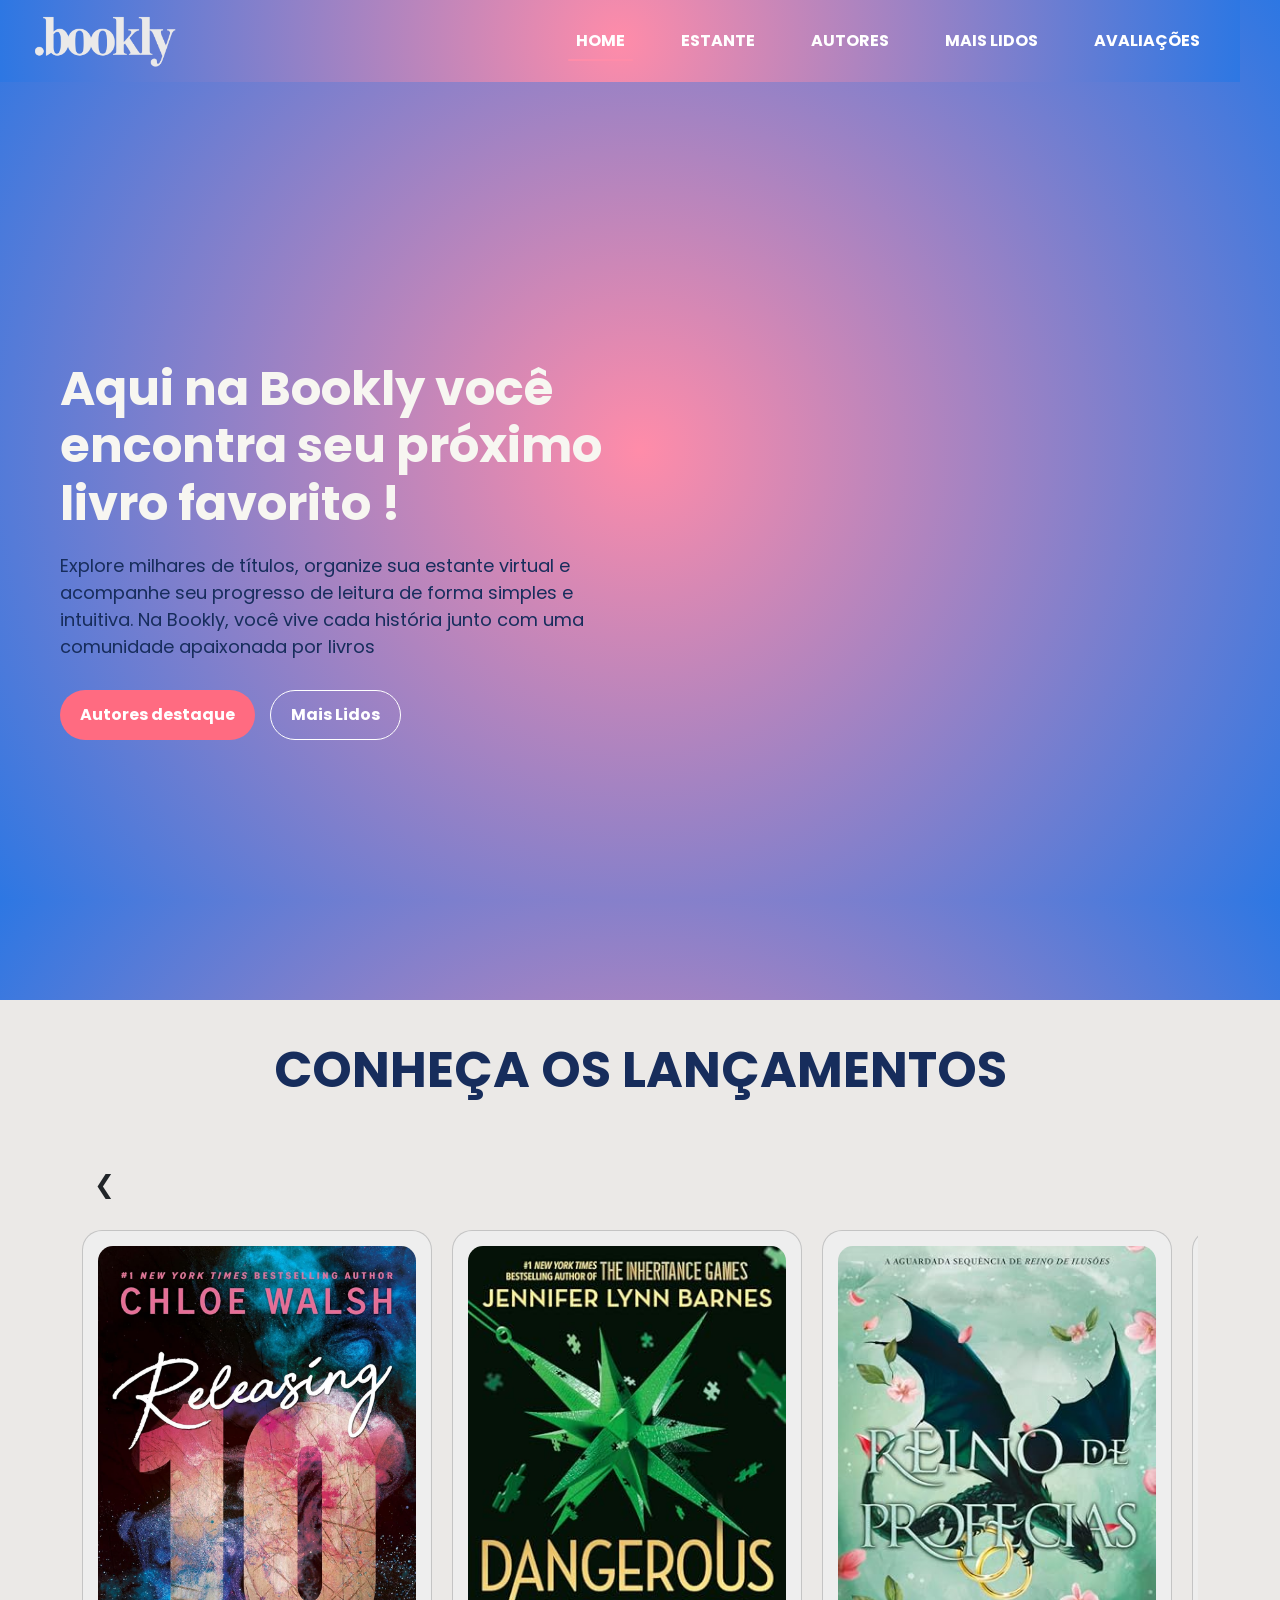
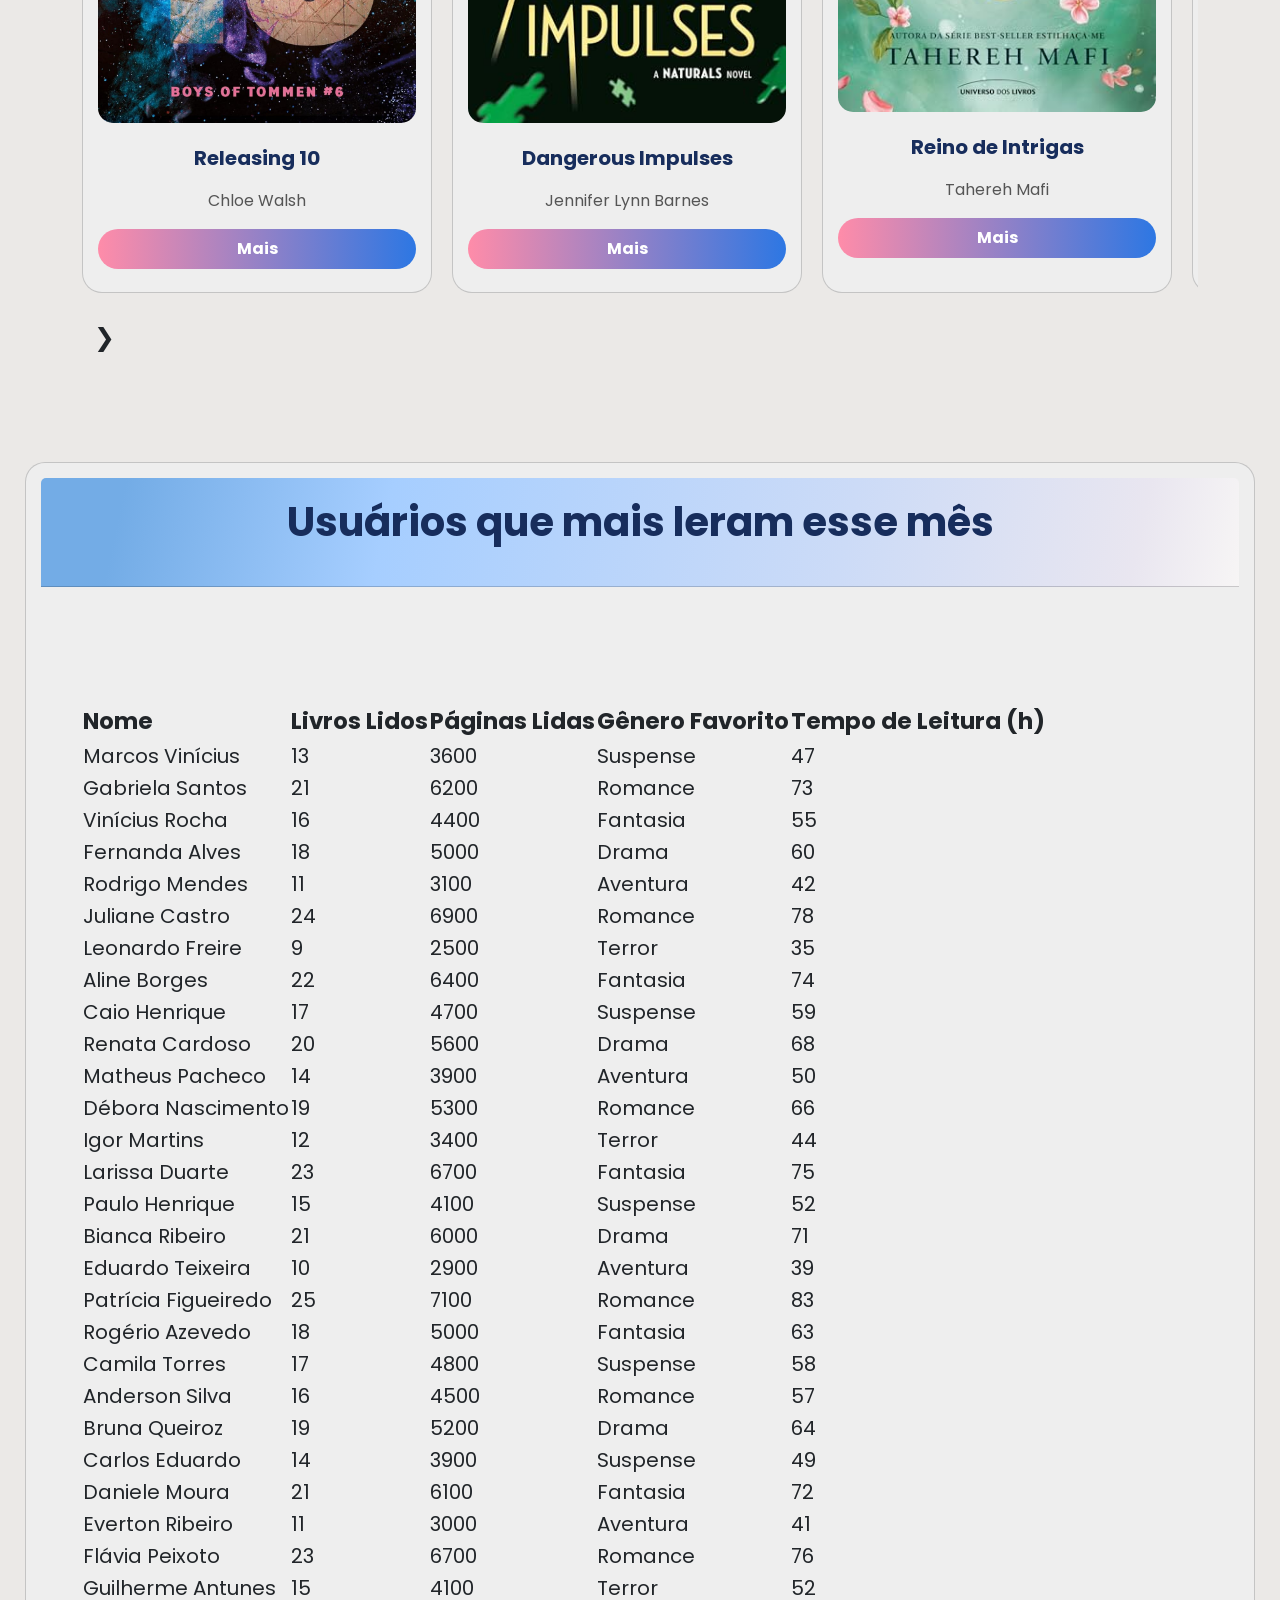
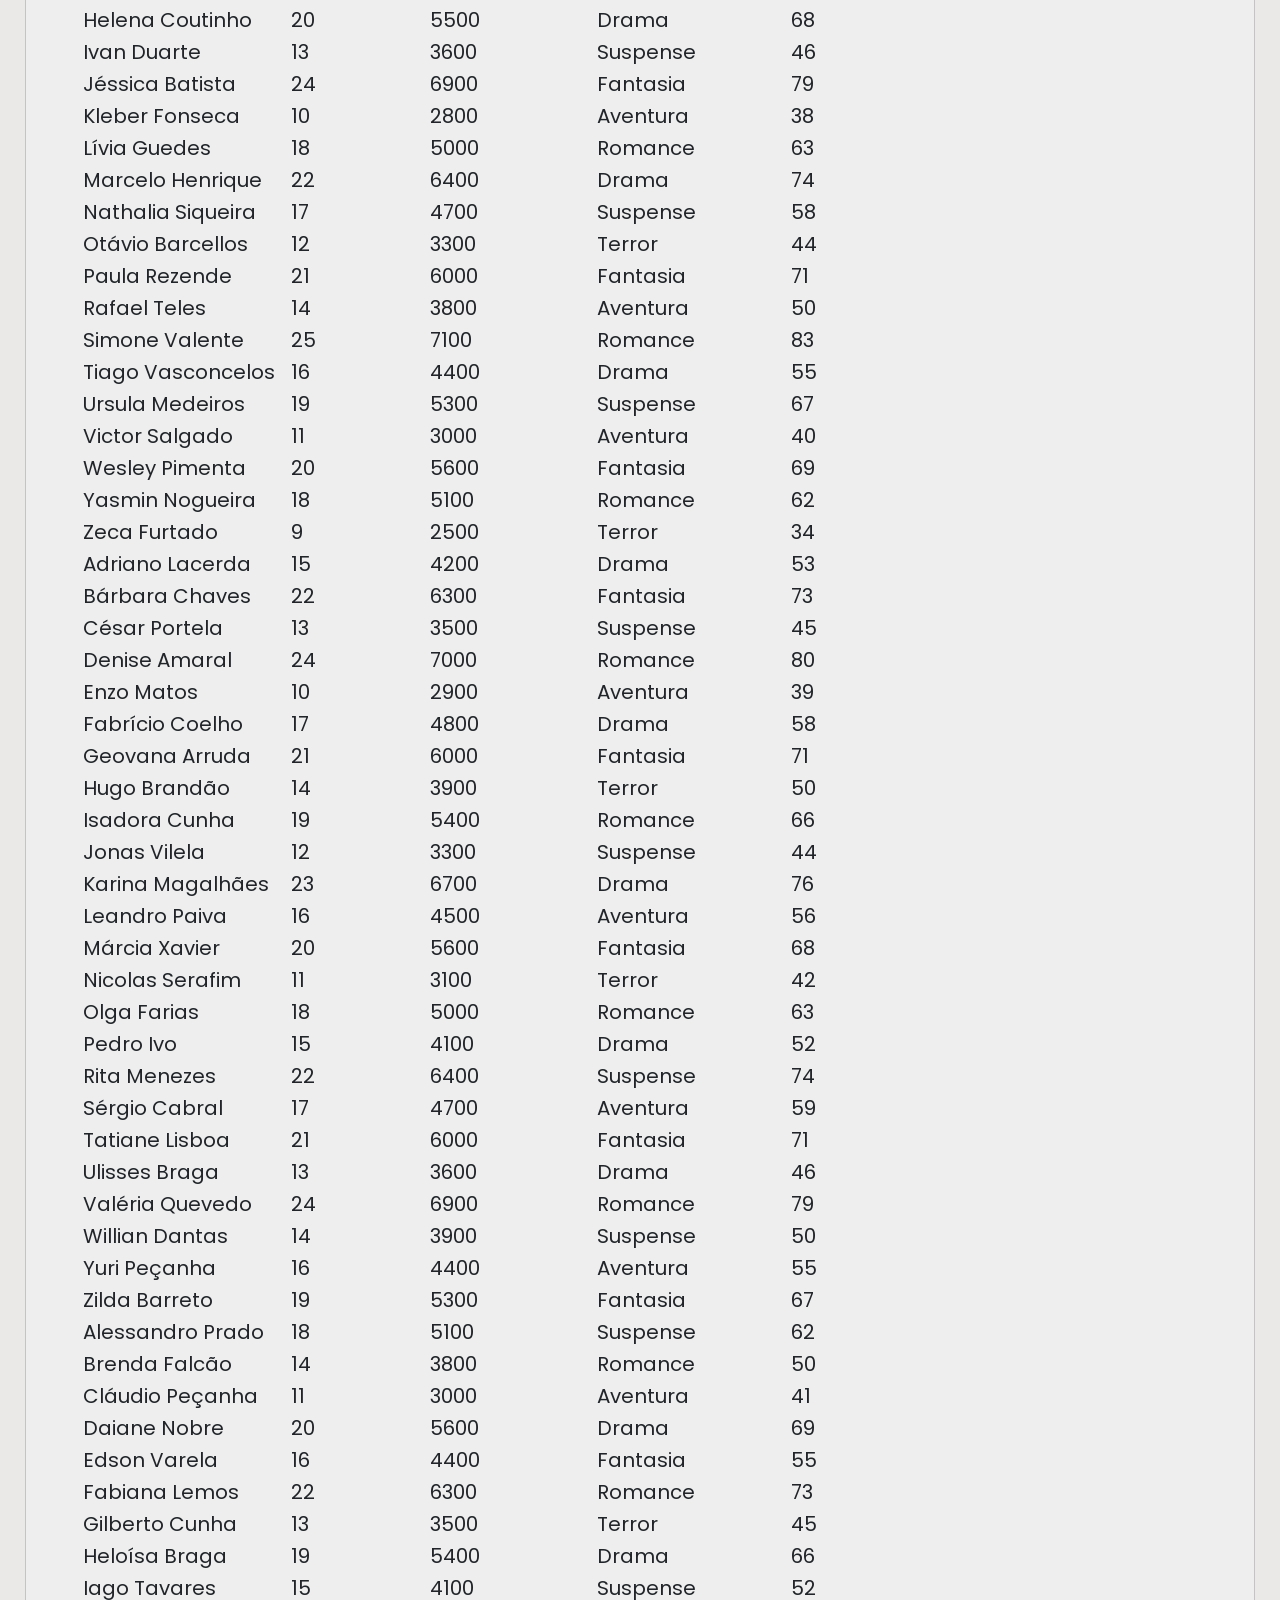
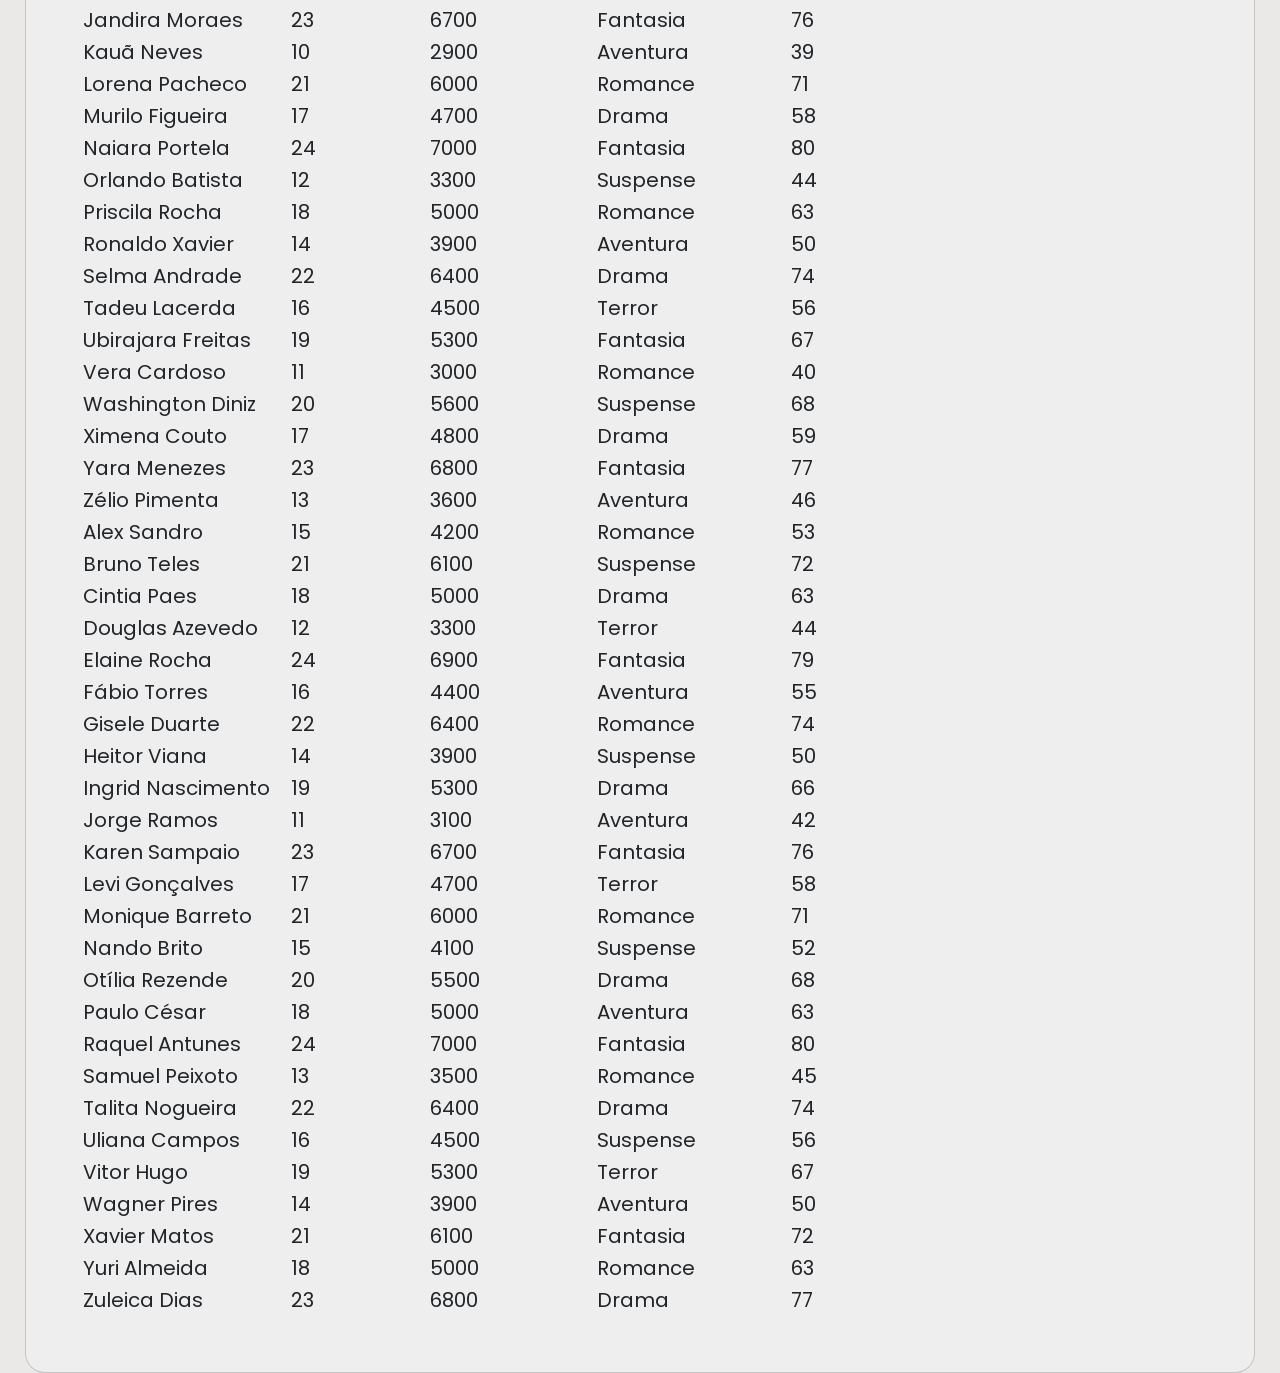
==== index.html @ 8c164d2a "teste quase pronto testa ai halexya" ====
<!DOCTYPE html>
<html lang="pt-br">

<head>
    <meta charset="UTF-8">
    <meta name="viewport" content="width=device-width, initial-scale=1.0">
    <title>Bookly | Sua Biblioteca virtual</title>
    <meta name="description" content="Free Web tutorials">
    <meta name="keywords" content="HTML, CSS, JavaScript">
    <meta name="author" content="Eloisa & Haléxya">
    <link rel="icon" type="image/x-icon" href="img/logo.png">
    <link rel="stylesheet" href="css/bootstrap.min.css">
    <link rel="stylesheet" href="css/estilo.css">
    <link href="https://fonts.googleapis.com/css2?family=Montserrat:wght@400;600&display=swap" rel="stylesheet">
    <link href="https://fonts.googleapis.com/css2?family=Poppins:wght@400;500;600&display=swap" class="fontegoogle"
        rel="stylesheet">
    <link rel="stylesheet" href="/DataTables/datatables.css" />
    <link rel="stylesheet" href="cdn.datatables.net/2.3.7/css/dataTables.dataTables.min.css">
    <link rel="stylesheet" href="https://cdn.datatables.net/1.13.6/css/jquery.dataTables.min.css">
    <link rel="stylesheet" href="https://cdn.jsdelivr.net/npm/bootstrap-icons@1.10.5/font/bootstrap-icons.css">

    <style>
        body {
            height: 100vh;
            margin: 0;
            background: radial-gradient(circle, rgba(255, 140, 169, 1) 0%, rgba(45, 119, 227, 1) 100%);
            /* background: #FF8CA9;
            background: linear-gradient(352deg, rgba(255, 140, 169, 1) 0%, rgba(45, 119, 227, 1) 100%); */
        }


        .hero {
            height: 100vh;
            display: flex;
            justify-content: flex-start;
            align-items: center;
            padding: 60px;
            color: white;
        }

        .hero-content {
            width: 50%;
        }

        .hero h1 {
            font-size: 3rem;
            font-weight: bold;
            margin-bottom: 20px;
            color: #f7f6f1;
            text-align: left;
        }

        .hero p {
            font-size: 18px;
            margin-bottom: 30px;
            text-align: left;
        }

        .botoes {
            display: flex;
            gap: 15px;

        }

        .btn-primary {
            background: #ff6b81;
            border: none;
            padding: 12px 20px;
            border-radius: 30px;
            color: white;
            cursor: pointer;
            font-family: 'Poppins', sans-serif;
            font-weight: bold;

        }

        .btn-outline {
            background: transparent;
            border: 1px solid white;
            padding: 12px 20px;
            border-radius: 30px;
            color: white;
            font-family: 'Poppins', sans-serif;
            font-weight: bold;
        }

        .fundo {
            background-color: #ebe9e7;
        }

        .textofundo {
            padding: 40px;
            font-size: 50px;

        }

        .carrossel-container {
            display: flex;
            align-items: center;
            gap: 10px;
            overflow: hidden;
        }

        .carrossel {
            display: flex;
            overflow-x: auto;
            scroll-snap-type: x mandatory;
            gap: 20px;
            padding: 20px;
        }

        .carrossel-container {
            width: 0 25%;
        }


        .carrossel::-webkit-scrollbar {
            display: none;
        }

        /* CARD */
        .card {
            background: #eee;
            border-radius: 20px;
            padding: 15px;
            text-align: center;
            border-radius: 20px;
            scroll-snap-align: start;
        }

        .card img {
            height: auto;
            object-fit: cover;
            border-radius: 15px;
        }

        .card button {
            border: none;
            padding: 8px 20px;
            border-radius: 20px;
            color: white;
            background: linear-gradient(90deg, #FF8CA9, #2D77E3);
            font-family: 'Poppins', sans-serif;
            font-weight: bold;
        }


        /* SNAP (efeito carrossel bonito) */
        .carrossel {
            gap: 20px;

        }

        /* BOTÕES */
        .btn {
            border: none;
            background: none;
            font-size: 25px;
            cursor: pointer;
        }

        .titulolivro {
            font-size: 20px;
            font-weight: bold;
            text-align: center;
            padding-top: 20px;
        }

        .tbr {
            font-size: 25px;

        }

        .tbr-container {
            display: flex;
            margin: 200px 0 200px 0;

        }

        .tbr-container img {

            height: 300px;
            margin: 0px 200px 200px 0;
        }

        p {
            text-align: center;
        }




        @media (max-width: 768px) {
            .tbr-container {
                flex-direction: column;
                text-align: center;
            }
        }


        /* 📱 RESPONSIVO */
        @media (max-width: 600px) {
            .card {
                flex: 0 0 100%;
                margin: 10px;
            }

            .btn {
                display: none;
            }
        }

        @media (max-width: 768px) {
            .hero {
                justify-content: center;
                text-align: center;
            }

            .hero-content {
                width: 100%;
            }

            .hero h1 {
                font-size: 2rem;
            }

            .botoes {
                justify-content: center;
                flex-wrap: wrap;
            }
        }

        @media (max-width: 900px) {
            .card {
                flex: 0 0 calc((100% - 20px) / 2);
                /* 2 por vez */
            }
        }

        @media (max-width: 500px) {
            .card {
                flex: 0 0 100%;
            }
        }

      
    </style>
</head>

<body>
    <nav class="navbar navbar-expand-lg fixed-top">
        <div class="container-fluid">
            <a class="navbar-brand" href="index.html">
                <img src="img/icone.png" alt="logo" class="logo">
            </a>
            <button class="navbar-toggler" type="button" data-bs-toggle="collapse" data-bs-target="#navbarNav"
                aria-controls="navbarNav" aria-expanded="false" aria-label="Toggle navigation">
                <span class="navbar-toggler-icon"></span>
            </button>
            <div class="collapse navbar-collapse" id="navbarNav">
                <ul class="navbar-nav">
                    <li class="nav-item">
                        <a class="nav-link active" aria-current="page" href="index.html">HOME</a>
                    </li>
                    <li class="nav-item">
                        <a class="nav-link" href="prateleira.html">ESTANTE</a>
                    </li>
                    <li class="nav-item">
                        <a class="nav-link" href="autores.html">AUTORES</a>
                    </li>
                    <li class="nav-item">
                        <a class="nav-link" href="graficos.html">MAIS LIDOS</a>
                    </li>
                    <li class="nav-item">
                        <a class="nav-link" href="avaliacoes.html">AVALIAÇÕES</a>
                    </li>

                </ul>
            </div>
        </div>
    </nav>



    <section class="hero">
        <div class="hero-content">
            <h1>Aqui na Bookly você encontra seu próximo livro favorito !</h1>

            <p>Explore milhares de títulos, organize sua estante virtual e acompanhe seu progresso de leitura de forma
                simples
                e intuitiva. Na Bookly, você vive cada história junto com uma comunidade apaixonada por livros </p>

            <div class="botoes">
                <button class="btn-primary" href="autores.html">Autores destaque</button>
                <button class="btn-outline" href="graficos.html">Mais Lidos</button>
            </div>
        </div>
    </section>

    <div class="fundo">
        <h1 class="textofundo">CONHEÇA OS LANÇAMENTOS</h1>
        <div class="container">
            <div class="container-carrossel">
                <button class="btn prev">&#10094;</button>

                <div class="carrossel">
                    <div class="card">
                        <img src="img/capas/releasing10.jpg">
                        <p class="titulolivro">Releasing 10
                        </p>
                        <p style="font-size: 16px; color: #555; text-align:center; font-weight: italic;">Chloe Walsh</p>

                        <button>Mais</button>

                    </div>
                    <div class="card">
                        <img src="img/capas/dangerousimpulses.jpg">
                        <p class="titulolivro">Dangerous
                            Impulses</p>
                        <p style="font-size: 16px; color: #555; text-align:center;">Jennifer Lynn Barnes</p>
                        <button>Mais</button>
                    </div>


                    <div class="card">
                        <img src="img/capas/reinodeprofecias.jpg">
                        <p class="titulolivro">Reino de
                            Intrigas </p>
                        <p style="font-size: 16px; color: #555; text-align:center;">Tahereh Mafi</p>

                        <button>Mais</button>
                    </div>

                    <div class="card">
                        <img src="img/capas/patinandonoamor.jpg">
                        <p class="titulolivro">Patinando no
                            Amor</p>
                        <p style="font-size: 16px; color: #555; text-align:center;">Lynn Painter</p>
                        <button>Mais</button>
                    </div>

                    <div class="card">
                        <img src="img/capas/amornapratica.jpg">
                        <p class="titulolivro">Amor na Prática
                        </p>
                        <p style="font-size: 16px; color: #555; text-align:center;">Sarah Addams</p>
                        <button>Mais</button>
                    </div>

                    <div class="card">
                        <img src="img/capas/avidaemuitocutajpg.jpg">
                        <p class="titulolivro">A Vida em Muito
                            Cuta</p>
                        <p style="font-size: 16px; color: #555; text-align:center;">Abby Jiminez</p>
                        <button>Mais</button>
                    </div>

                    <div class="card">
                        <img src="img/capas/manualdeassasinatoparaboasgarotas.webp">
                        <p class="titulolivro">Manual de
                            Assassinato para Boas
                            Garotas</p>
                        <p style="font-size: 16px; color: #555; text-align:center;">Holly Jackson</p>
                        <button>Mais</button>
                    </div>


                    <div class="card">
                        <img src="img/capas/loucosporlivros.png">
                        <p class="titulolivro">Loucos Por
                            Livros</p>
                        <p style="font-size: 16px; color: #555; text-align:center;">Nome Autor</p>

                        <button>Mais</button>
                    </div>


                    <div class="card">
                        <img src="img/capas/pessoasnormais.png">
                        <p class="titulolivro">Pessoas Normais
                        </p>
                        <p style="font-size: 16px; color: #555; text-align:center;">Sally Rooney</p>
                        <button>Mais</button>
                    </div>

                    <div class="card">
                        <img src="img/capas/themirrorofinfinitenedings.jpg">
                        <p class="titulolivro">The Mirror of
                            Infinite Endings</p>
                        <p style="font-size: 16px; color: #555; text-align:center;">Sthepanie Garber</p>
                        <button>Mais</button>
                    </div>
                </div>

                <button class="btn next">&#10095;</button>
            </div>
        </div>
        <script>
            const carrossel = document.querySelector(".carrossel");
            const btnNext = document.querySelector(".next");
            const btnPrev = document.querySelector(".prev");

            btnNext.addEventListener("click", () => {
                carrossel.scrollBy({ left: 300, behavior: "smooth" });
            });

            btnPrev.addEventListener("click", () => {
                carrossel.scrollBy({ left: -300, behavior: "smooth" });
            });</script>

        <!-- <div class="container tbr-container">
            <img src="img/toberead.png" style="margin-left: 50px;" alt="To be read (tbr)">

            <p class="tbr">
                O desafio To Be Read é a sua chance de transformar intenção em ação.
                Sabe aquela lista infinita de livros que você sempre fala “vou ler depois”? Aqui, ela ganha vida.
                Como funciona:
                Você seleciona livros da sua estante de “quero ler” e define uma meta — pode ser mensal, anual ou
                personalizada. A partir disso, a Bookly acompanha seu progresso, mostrando quantos livros você já
                concluiu e
                quanto falta para atingir seu objetivo.
                Acompanhe seu progresso:
                Com gráficos simples e intuitivos, você consegue visualizar sua evolução ao longo do tempo, tornando a
                experiência mais motivadora.
            </p>
        </div> -->

        <script>
            let table = new DataTable('#myTable');
        </script>

        <div class="" >
            <div class="card tabela">
                <div class="card-header">
                    <h1>Usuários que mais leram esse mês</h1>
                </div>
                <div class="card-body">
                    <table class="tabela" id="minhaTabela">
                        <thead>
                            <tr>
                                <th>Nome</th>
                                <th>Livros Lidos</th>
                                <th>Páginas Lidas</th>
                                <th>Gênero Favorito</th>
                                <th>Tempo de Leitura (h)</th>
                            </tr>
                        </thead>
                        <tbody>
                            <tr>
                                <td>Marcos Vinícius</td>
                                <td>13</td>
                                <td>3600</td>
                                <td>Suspense</td>
                                <td>47</td>
                            </tr>
                            <tr>
                                <td>Gabriela Santos</td>
                                <td>21</td>
                                <td>6200</td>
                                <td>Romance</td>
                                <td>73</td>
                            </tr>
                            <tr>
                                <td>Vinícius Rocha</td>
                                <td>16</td>
                                <td>4400</td>
                                <td>Fantasia</td>
                                <td>55</td>
                            </tr>
                            <tr>
                                <td>Fernanda Alves</td>
                                <td>18</td>
                                <td>5000</td>
                                <td>Drama</td>
                                <td>60</td>
                            </tr>
                            <tr>
                                <td>Rodrigo Mendes</td>
                                <td>11</td>
                                <td>3100</td>
                                <td>Aventura</td>
                                <td>42</td>
                            </tr>
                            <tr>
                                <td>Juliane Castro</td>
                                <td>24</td>
                                <td>6900</td>
                                <td>Romance</td>
                                <td>78</td>
                            </tr>
                            <tr>
                                <td>Leonardo Freire</td>
                                <td>9</td>
                                <td>2500</td>
                                <td>Terror</td>
                                <td>35</td>
                            </tr>
                            <tr>
                                <td>Aline Borges</td>
                                <td>22</td>
                                <td>6400</td>
                                <td>Fantasia</td>
                                <td>74</td>
                            </tr>
                            <tr>
                                <td>Caio Henrique</td>
                                <td>17</td>
                                <td>4700</td>
                                <td>Suspense</td>
                                <td>59</td>
                            </tr>
                            <tr>
                                <td>Renata Cardoso</td>
                                <td>20</td>
                                <td>5600</td>
                                <td>Drama</td>
                                <td>68</td>
                            </tr>
                            <tr>
                                <td>Matheus Pacheco</td>
                                <td>14</td>
                                <td>3900</td>
                                <td>Aventura</td>
                                <td>50</td>
                            </tr>
                            <tr>
                                <td>Débora Nascimento</td>
                                <td>19</td>
                                <td>5300</td>
                                <td>Romance</td>
                                <td>66</td>
                            </tr>
                            <tr>
                                <td>Igor Martins</td>
                                <td>12</td>
                                <td>3400</td>
                                <td>Terror</td>
                                <td>44</td>
                            </tr>
                            <tr>
                                <td>Larissa Duarte</td>
                                <td>23</td>
                                <td>6700</td>
                                <td>Fantasia</td>
                                <td>75</td>
                            </tr>
                            <tr>
                                <td>Paulo Henrique</td>
                                <td>15</td>
                                <td>4100</td>
                                <td>Suspense</td>
                                <td>52</td>
                            </tr>
                            <tr>
                                <td>Bianca Ribeiro</td>
                                <td>21</td>
                                <td>6000</td>
                                <td>Drama</td>
                                <td>71</td>
                            </tr>
                            <tr>
                                <td>Eduardo Teixeira</td>
                                <td>10</td>
                                <td>2900</td>
                                <td>Aventura</td>
                                <td>39</td>
                            </tr>
                            <tr>
                                <td>Patrícia Figueiredo</td>
                                <td>25</td>
                                <td>7100</td>
                                <td>Romance</td>
                                <td>83</td>
                            </tr>
                            <tr>
                                <td>Rogério Azevedo</td>
                                <td>18</td>
                                <td>5000</td>
                                <td>Fantasia</td>
                                <td>63</td>
                            </tr>
                            <tr>
                                <td>Camila Torres</td>
                                <td>17</td>
                                <td>4800</td>
                                <td>Suspense</td>
                                <td>58</td>
                            </tr>


                            <tr>
                                <td>Anderson Silva</td>
                                <td>16</td>
                                <td>4500</td>
                                <td>Romance</td>
                                <td>57</td>
                            </tr>
                            <tr>
                                <td>Bruna Queiroz</td>
                                <td>19</td>
                                <td>5200</td>
                                <td>Drama</td>
                                <td>64</td>
                            </tr>
                            <tr>
                                <td>Carlos Eduardo</td>
                                <td>14</td>
                                <td>3900</td>
                                <td>Suspense</td>
                                <td>49</td>
                            </tr>
                            <tr>
                                <td>Daniele Moura</td>
                                <td>21</td>
                                <td>6100</td>
                                <td>Fantasia</td>
                                <td>72</td>
                            </tr>
                            <tr>
                                <td>Everton Ribeiro</td>
                                <td>11</td>
                                <td>3000</td>
                                <td>Aventura</td>
                                <td>41</td>
                            </tr>
                            <tr>
                                <td>Flávia Peixoto</td>
                                <td>23</td>
                                <td>6700</td>
                                <td>Romance</td>
                                <td>76</td>
                            </tr>
                            <tr>
                                <td>Guilherme Antunes</td>
                                <td>15</td>
                                <td>4100</td>
                                <td>Terror</td>
                                <td>52</td>
                            </tr>
                            <tr>
                                <td>Helena Coutinho</td>
                                <td>20</td>
                                <td>5500</td>
                                <td>Drama</td>
                                <td>68</td>
                            </tr>
                            <tr>
                                <td>Ivan Duarte</td>
                                <td>13</td>
                                <td>3600</td>
                                <td>Suspense</td>
                                <td>46</td>
                            </tr>
                            <tr>
                                <td>Jéssica Batista</td>
                                <td>24</td>
                                <td>6900</td>
                                <td>Fantasia</td>
                                <td>79</td>
                            </tr>
                            <tr>
                                <td>Kleber Fonseca</td>
                                <td>10</td>
                                <td>2800</td>
                                <td>Aventura</td>
                                <td>38</td>
                            </tr>
                            <tr>
                                <td>Lívia Guedes</td>
                                <td>18</td>
                                <td>5000</td>
                                <td>Romance</td>
                                <td>63</td>
                            </tr>
                            <tr>
                                <td>Marcelo Henrique</td>
                                <td>22</td>
                                <td>6400</td>
                                <td>Drama</td>
                                <td>74</td>
                            </tr>
                            <tr>
                                <td>Nathalia Siqueira</td>
                                <td>17</td>
                                <td>4700</td>
                                <td>Suspense</td>
                                <td>58</td>
                            </tr>
                            <tr>
                                <td>Otávio Barcellos</td>
                                <td>12</td>
                                <td>3300</td>
                                <td>Terror</td>
                                <td>44</td>
                            </tr>
                            <tr>
                                <td>Paula Rezende</td>
                                <td>21</td>
                                <td>6000</td>
                                <td>Fantasia</td>
                                <td>71</td>
                            </tr>
                            <tr>
                                <td>Rafael Teles</td>
                                <td>14</td>
                                <td>3800</td>
                                <td>Aventura</td>
                                <td>50</td>
                            </tr>
                            <tr>
                                <td>Simone Valente</td>
                                <td>25</td>
                                <td>7100</td>
                                <td>Romance</td>
                                <td>83</td>
                            </tr>
                            <tr>
                                <td>Tiago Vasconcelos</td>
                                <td>16</td>
                                <td>4400</td>
                                <td>Drama</td>
                                <td>55</td>
                            </tr>
                            <tr>
                                <td>Ursula Medeiros</td>
                                <td>19</td>
                                <td>5300</td>
                                <td>Suspense</td>
                                <td>67</td>
                            </tr>
                            <tr>
                                <td>Victor Salgado</td>
                                <td>11</td>
                                <td>3000</td>
                                <td>Aventura</td>
                                <td>40</td>
                            </tr>
                            <tr>
                                <td>Wesley Pimenta</td>
                                <td>20</td>
                                <td>5600</td>
                                <td>Fantasia</td>
                                <td>69</td>
                            </tr>
                            <tr>
                                <td>Yasmin Nogueira</td>
                                <td>18</td>
                                <td>5100</td>
                                <td>Romance</td>
                                <td>62</td>
                            </tr>
                            <tr>
                                <td>Zeca Furtado</td>
                                <td>9</td>
                                <td>2500</td>
                                <td>Terror</td>
                                <td>34</td>
                            </tr>

                            <tr>
                                <td>Adriano Lacerda</td>
                                <td>15</td>
                                <td>4200</td>
                                <td>Drama</td>
                                <td>53</td>
                            </tr>
                            <tr>
                                <td>Bárbara Chaves</td>
                                <td>22</td>
                                <td>6300</td>
                                <td>Fantasia</td>
                                <td>73</td>
                            </tr>
                            <tr>
                                <td>César Portela</td>
                                <td>13</td>
                                <td>3500</td>
                                <td>Suspense</td>
                                <td>45</td>
                            </tr>
                            <tr>
                                <td>Denise Amaral</td>
                                <td>24</td>
                                <td>7000</td>
                                <td>Romance</td>
                                <td>80</td>
                            </tr>
                            <tr>
                                <td>Enzo Matos</td>
                                <td>10</td>
                                <td>2900</td>
                                <td>Aventura</td>
                                <td>39</td>
                            </tr>
                            <tr>
                                <td>Fabrício Coelho</td>
                                <td>17</td>
                                <td>4800</td>
                                <td>Drama</td>
                                <td>58</td>
                            </tr>
                            <tr>
                                <td>Geovana Arruda</td>
                                <td>21</td>
                                <td>6000</td>
                                <td>Fantasia</td>
                                <td>71</td>
                            </tr>
                            <tr>
                                <td>Hugo Brandão</td>
                                <td>14</td>
                                <td>3900</td>
                                <td>Terror</td>
                                <td>50</td>
                            </tr>
                            <tr>
                                <td>Isadora Cunha</td>
                                <td>19</td>
                                <td>5400</td>
                                <td>Romance</td>
                                <td>66</td>
                            </tr>
                            <tr>
                                <td>Jonas Vilela</td>
                                <td>12</td>
                                <td>3300</td>
                                <td>Suspense</td>
                                <td>44</td>
                            </tr>
                            <tr>
                                <td>Karina Magalhães</td>
                                <td>23</td>
                                <td>6700</td>
                                <td>Drama</td>
                                <td>76</td>
                            </tr>
                            <tr>
                                <td>Leandro Paiva</td>
                                <td>16</td>
                                <td>4500</td>
                                <td>Aventura</td>
                                <td>56</td>
                            </tr>
                            <tr>
                                <td>Márcia Xavier</td>
                                <td>20</td>
                                <td>5600</td>
                                <td>Fantasia</td>
                                <td>68</td>
                            </tr>
                            <tr>
                                <td>Nicolas Serafim</td>
                                <td>11</td>
                                <td>3100</td>
                                <td>Terror</td>
                                <td>42</td>
                            </tr>
                            <tr>
                                <td>Olga Farias</td>
                                <td>18</td>
                                <td>5000</td>
                                <td>Romance</td>
                                <td>63</td>
                            </tr>
                            <tr>
                                <td>Pedro Ivo</td>
                                <td>15</td>
                                <td>4100</td>
                                <td>Drama</td>
                                <td>52</td>
                            </tr>
                            <tr>
                                <td>Rita Menezes</td>
                                <td>22</td>
                                <td>6400</td>
                                <td>Suspense</td>
                                <td>74</td>
                            </tr>
                            <tr>
                                <td>Sérgio Cabral</td>
                                <td>17</td>
                                <td>4700</td>
                                <td>Aventura</td>
                                <td>59</td>
                            </tr>
                            <tr>
                                <td>Tatiane Lisboa</td>
                                <td>21</td>
                                <td>6000</td>
                                <td>Fantasia</td>
                                <td>71</td>
                            </tr>
                            <tr>
                                <td>Ulisses Braga</td>
                                <td>13</td>
                                <td>3600</td>
                                <td>Drama</td>
                                <td>46</td>
                            </tr>
                            <tr>
                                <td>Valéria Quevedo</td>
                                <td>24</td>
                                <td>6900</td>
                                <td>Romance</td>
                                <td>79</td>
                            </tr>
                            <tr>
                                <td>Willian Dantas</td>
                                <td>14</td>
                                <td>3900</td>
                                <td>Suspense</td>
                                <td>50</td>
                            </tr>
                            <tr>
                                <td>Yuri Peçanha</td>
                                <td>16</td>
                                <td>4400</td>
                                <td>Aventura</td>
                                <td>55</td>
                            </tr>
                            <tr>
                                <td>Zilda Barreto</td>
                                <td>19</td>
                                <td>5300</td>
                                <td>Fantasia</td>
                                <td>67</td>
                            </tr>
                            <tr>
                                <td>Alessandro Prado</td>
                                <td>18</td>
                                <td>5100</td>
                                <td>Suspense</td>
                                <td>62</td>
                            </tr>
                            <tr>
                                <td>Brenda Falcão</td>
                                <td>14</td>
                                <td>3800</td>
                                <td>Romance</td>
                                <td>50</td>
                            </tr>
                            <tr>
                                <td>Cláudio Peçanha</td>
                                <td>11</td>
                                <td>3000</td>
                                <td>Aventura</td>
                                <td>41</td>
                            </tr>
                            <tr>
                                <td>Daiane Nobre</td>
                                <td>20</td>
                                <td>5600</td>
                                <td>Drama</td>
                                <td>69</td>
                            </tr>
                            <tr>
                                <td>Edson Varela</td>
                                <td>16</td>
                                <td>4400</td>
                                <td>Fantasia</td>
                                <td>55</td>
                            </tr>
                            <tr>
                                <td>Fabiana Lemos</td>
                                <td>22</td>
                                <td>6300</td>
                                <td>Romance</td>
                                <td>73</td>
                            </tr>
                            <tr>
                                <td>Gilberto Cunha</td>
                                <td>13</td>
                                <td>3500</td>
                                <td>Terror</td>
                                <td>45</td>
                            </tr>
                            <tr>
                                <td>Heloísa Braga</td>
                                <td>19</td>
                                <td>5400</td>
                                <td>Drama</td>
                                <td>66</td>
                            </tr>
                            <tr>
                                <td>Iago Tavares</td>
                                <td>15</td>
                                <td>4100</td>
                                <td>Suspense</td>
                                <td>52</td>
                            </tr>
                            <tr>
                                <td>Jandira Moraes</td>
                                <td>23</td>
                                <td>6700</td>
                                <td>Fantasia</td>
                                <td>76</td>
                            </tr>

                            <tr>
                                <td>Kauã Neves</td>
                                <td>10</td>
                                <td>2900</td>
                                <td>Aventura</td>
                                <td>39</td>
                            </tr>
                            <tr>
                                <td>Lorena Pacheco</td>
                                <td>21</td>
                                <td>6000</td>
                                <td>Romance</td>
                                <td>71</td>
                            </tr>
                            <tr>
                                <td>Murilo Figueira</td>
                                <td>17</td>
                                <td>4700</td>
                                <td>Drama</td>
                                <td>58</td>
                            </tr>
                            <tr>
                                <td>Naiara Portela</td>
                                <td>24</td>
                                <td>7000</td>
                                <td>Fantasia</td>
                                <td>80</td>
                            </tr>
                            <tr>
                                <td>Orlando Batista</td>
                                <td>12</td>
                                <td>3300</td>
                                <td>Suspense</td>
                                <td>44</td>
                            </tr>
                            <tr>
                                <td>Priscila Rocha</td>
                                <td>18</td>
                                <td>5000</td>
                                <td>Romance</td>
                                <td>63</td>
                            </tr>
                            <tr>
                                <td>Ronaldo Xavier</td>
                                <td>14</td>
                                <td>3900</td>
                                <td>Aventura</td>
                                <td>50</td>
                            </tr>
                            <tr>
                                <td>Selma Andrade</td>
                                <td>22</td>
                                <td>6400</td>
                                <td>Drama</td>
                                <td>74</td>
                            </tr>
                            <tr>
                                <td>Tadeu Lacerda</td>
                                <td>16</td>
                                <td>4500</td>
                                <td>Terror</td>
                                <td>56</td>
                            </tr>
                            <tr>
                                <td>Ubirajara Freitas</td>
                                <td>19</td>
                                <td>5300</td>
                                <td>Fantasia</td>
                                <td>67</td>
                            </tr>

                            <tr>
                                <td>Vera Cardoso</td>
                                <td>11</td>
                                <td>3000</td>
                                <td>Romance</td>
                                <td>40</td>
                            </tr>
                            <tr>
                                <td>Washington Diniz</td>
                                <td>20</td>
                                <td>5600</td>
                                <td>Suspense</td>
                                <td>68</td>
                            </tr>
                            <tr>
                                <td>Ximena Couto</td>
                                <td>17</td>
                                <td>4800</td>
                                <td>Drama</td>
                                <td>59</td>
                            </tr>
                            <tr>
                                <td>Yara Menezes</td>
                                <td>23</td>
                                <td>6800</td>
                                <td>Fantasia</td>
                                <td>77</td>
                            </tr>
                            <tr>
                                <td>Zélio Pimenta</td>
                                <td>13</td>
                                <td>3600</td>
                                <td>Aventura</td>
                                <td>46</td>
                            </tr>

                            <tr>
                                <td>Alex Sandro</td>
                                <td>15</td>
                                <td>4200</td>
                                <td>Romance</td>
                                <td>53</td>
                            </tr>
                            <tr>
                                <td>Bruno Teles</td>
                                <td>21</td>
                                <td>6100</td>
                                <td>Suspense</td>
                                <td>72</td>
                            </tr>
                            <tr>
                                <td>Cintia Paes</td>
                                <td>18</td>
                                <td>5000</td>
                                <td>Drama</td>
                                <td>63</td>
                            </tr>
                            <tr>
                                <td>Douglas Azevedo</td>
                                <td>12</td>
                                <td>3300</td>
                                <td>Terror</td>
                                <td>44</td>
                            </tr>
                            <tr>
                                <td>Elaine Rocha</td>
                                <td>24</td>
                                <td>6900</td>
                                <td>Fantasia</td>
                                <td>79</td>
                            </tr>

                            <tr>
                                <td>Fábio Torres</td>
                                <td>16</td>
                                <td>4400</td>
                                <td>Aventura</td>
                                <td>55</td>
                            </tr>
                            <tr>
                                <td>Gisele Duarte</td>
                                <td>22</td>
                                <td>6400</td>
                                <td>Romance</td>
                                <td>74</td>
                            </tr>
                            <tr>
                                <td>Heitor Viana</td>
                                <td>14</td>
                                <td>3900</td>
                                <td>Suspense</td>
                                <td>50</td>
                            </tr>
                            <tr>
                                <td>Ingrid Nascimento</td>
                                <td>19</td>
                                <td>5300</td>
                                <td>Drama</td>
                                <td>66</td>
                            </tr>
                            <tr>
                                <td>Jorge Ramos</td>
                                <td>11</td>
                                <td>3100</td>
                                <td>Aventura</td>
                                <td>42</td>
                            </tr>

                            <tr>
                                <td>Karen Sampaio</td>
                                <td>23</td>
                                <td>6700</td>
                                <td>Fantasia</td>
                                <td>76</td>
                            </tr>
                            <tr>
                                <td>Levi Gonçalves</td>
                                <td>17</td>
                                <td>4700</td>
                                <td>Terror</td>
                                <td>58</td>
                            </tr>
                            <tr>
                                <td>Monique Barreto</td>
                                <td>21</td>
                                <td>6000</td>
                                <td>Romance</td>
                                <td>71</td>
                            </tr>
                            <tr>
                                <td>Nando Brito</td>
                                <td>15</td>
                                <td>4100</td>
                                <td>Suspense</td>
                                <td>52</td>
                            </tr>
                            <tr>
                                <td>Otília Rezende</td>
                                <td>20</td>
                                <td>5500</td>
                                <td>Drama</td>
                                <td>68</td>
                            </tr>

                            <tr>
                                <td>Paulo César</td>
                                <td>18</td>
                                <td>5000</td>
                                <td>Aventura</td>
                                <td>63</td>
                            </tr>
                            <tr>
                                <td>Raquel Antunes</td>
                                <td>24</td>
                                <td>7000</td>
                                <td>Fantasia</td>
                                <td>80</td>
                            </tr>
                            <tr>
                                <td>Samuel Peixoto</td>
                                <td>13</td>
                                <td>3500</td>
                                <td>Romance</td>
                                <td>45</td>
                            </tr>
                            <tr>
                                <td>Talita Nogueira</td>
                                <td>22</td>
                                <td>6400</td>
                                <td>Drama</td>
                                <td>74</td>
                            </tr>
                            <tr>
                                <td>Uliana Campos</td>
                                <td>16</td>
                                <td>4500</td>
                                <td>Suspense</td>
                                <td>56</td>
                            </tr>

                            <tr>
                                <td>Vitor Hugo</td>
                                <td>19</td>
                                <td>5300</td>
                                <td>Terror</td>
                                <td>67</td>
                            </tr>
                            <tr>
                                <td>Wagner Pires</td>
                                <td>14</td>
                                <td>3900</td>
                                <td>Aventura</td>
                                <td>50</td>
                            </tr>
                            <tr>
                                <td>Xavier Matos</td>
                                <td>21</td>
                                <td>6100</td>
                                <td>Fantasia</td>
                                <td>72</td>
                            </tr>
                            <tr>
                                <td>Yuri Almeida</td>
                                <td>18</td>
                                <td>5000</td>
                                <td>Romance</td>
                                <td>63</td>
                            </tr>
                            <tr>
                                <td>Zuleica Dias</td>
                                <td>23</td>
                                <td>6800</td>
                                <td>Drama</td>
                                <td>77</td>
                            </tr>
                        </tbody>
                    </table>
                </div>
            </div>
        </div>




        <script src="https://code.jquery.com/jquery-3.6.0.min.js"></script>
        <script src="https://cdn.datatables.net/1.13.6/js/jquery.dataTables.min.js"></script>

        <script>
            $(document).ready(function () {
                $('#minhaTabela').DataTable();
            });
        </script>
        <script src="js/bootstrap.bundle.min.js"></script>
        <script src="js/script.js"></script>


    </div>

</body>

</html>
---- css/estilo.css ----
@import url('https://fonts.googleapis.com/css2?family=Anton&family=BBH+Sans+Bogle&family=Bebas+Neue&family=Nunito:ital,wght@0,200..1000;1,200..1000&family=Poppins:ital,wght@0,100;0,200;0,300;0,400;0,500;0,600;0,700;0,800;0,900;1,100;1,200;1,300;1,400;1,500;1,600;1,700;1,800;1,900&display=swap');
@import url('https://fonts.googleapis.com/css2?family=Anton&family=BBH+Sans+Bogle&family=Bebas+Neue&family=Nunito:ital,wght@0,200..1000;1,200..1000&family=Poppins:ital,wght@0,100;0,200;0,300;0,400;0,500;0,600;0,700;0,800;0,900;1,100;1,200;1,300;1,400;1,500;1,600;1,700;1,800;1,900&display=swap');
@import url('https://fonts.googleapis.com/css2?family=Anton&display=swap');

body {
    /* display: flex;
    flex-direction: column; */
    min-height: 100vh;
    font-family: Arial, sans-serif;
    background-color: #eae9e9;
    margin: 0;
    padding-top: 100px
}

main {
    flex: 1;
}

/* Responsive layout - makes the two columns/boxes stack on top of each other instead of next to each other, on small screens */
@media (max-width: 600px) {

    nav,
    article {
        width: 100%;
        height: auto;
    }
}

.navbar {
    font-family: 'Poppins', sans-serif;
    box-shadow: none;
    border: none;
    margin-bottom: 0;
    font-weight: bold;
    margin-right: 40px;
    background: radial-gradient(circle, rgba(255, 140, 169, 1) 0%, rgba(45, 119, 227, 1) 100%);
}

.navbar-nav {
    display: flex;
    justify-content: flex-end;
    width: 100%;
    border: none;

}

/* Adiciona espaçamento entre os itens */
.nav-item {
    margin: 0 20px;
}

.navbar a,
.navbar a:hover,
.navbar .nav-link.active {
    color: #FFFFFF;
}

.nav-link {
    position: relative;
}

.nav-link::after {
    content: "";
    position: absolute;
    left: 0;
    bottom: 0;
    width: 0;
    height: 2px;
    background: #FF8CA9;
    transition: 0.3s;
    border-radius: 35px;
}

.nav-link:hover::after,
.nav-link.active::after {
    width: 100%;
}



.text-footer {
    margin: 0 auto;
}

.logo {
    height: 400px;

    width: auto;
}

h1,
h2 {
    text-align: center;
    font-family: 'Poppins', sans-serif;
    font-weight: bold;
    color: #172d5c;
    margin-bottom: 20px;
}

h2 {
    font-size: 25px;
}

.logo {
    width: 150px;
    height: auto;
    margin-left: 18px;
}

p {
    font-family: 'Poppins', sans-serif;
    font-size: 18px;
    color: #172d5c;
    text-align: justify;
}

.tabela {
    margin: 25px;
    margin-top: 100px;
    font-family: 'Poppins', sans-serif;
    text-align: left;
    font-size: 20px;

}


thead {
    font-size: 23px;

}

.card-header {
    padding: 20px;
    color: #FF8CA9;
    background: linear-gradient(102deg, rgba(115, 172, 230, 1) 7%, rgba(166, 206, 255, 1) 29%, rgba(204, 219, 247, 1) 67%, rgba(233, 230, 240, 1) 91%, rgba(247, 245, 245, 1) 100%);
}

footer {
    background: radial-gradient(circle, rgba(255, 140, 169, 1) 0%, rgba(45, 119, 227, 1) 100%);

}

body {
    margin: 0;
}

/* NAVBAR */
#navbar {
    position: fixed;
    top: 0;
    width: 100%;
    background: #fff;
    transition: transform 0.3s ease;
    z-index: 1000;
}

/* quando esconder */
#navbar.hidden {
    transform: translateY(-100%);
}

/* BOTÃO */
#btnTopo {
    position: fixed;
    bottom: 30px;
    right: 30px;
    background: #ff6b9a;
    /* rosa */
    color: white;
    border: none;
    padding: 12px 16px;
    border-radius: 50%;
    font-size: 18px;
    cursor: pointer;

    opacity: 0;
    pointer-events: none;
    transition: opacity 0.3s ease;
}

/* quando aparecer */
#btnTopo.show {
    opacity: 1;
    pointer-events: auto;
}


.card {
    flex: 0 0 350px;
    background: #eee;
    border-radius: 20px;
    padding: 15px;
    text-align: center;
    scroll-snap-align: start;
    border-radius: 20px;


}

.card img {
    height: auto;
    object-fit: cover;
    border-radius: 15px;
}

.card button {
    border: none;
    padding: 8px 20px;
    border-radius: 20px;
    color: white;
    background: linear-gradient(90deg, #FF8CA9, #2D77E3);
    font-family: 'Poppins', sans-serif;
    font-weight: bold;
}
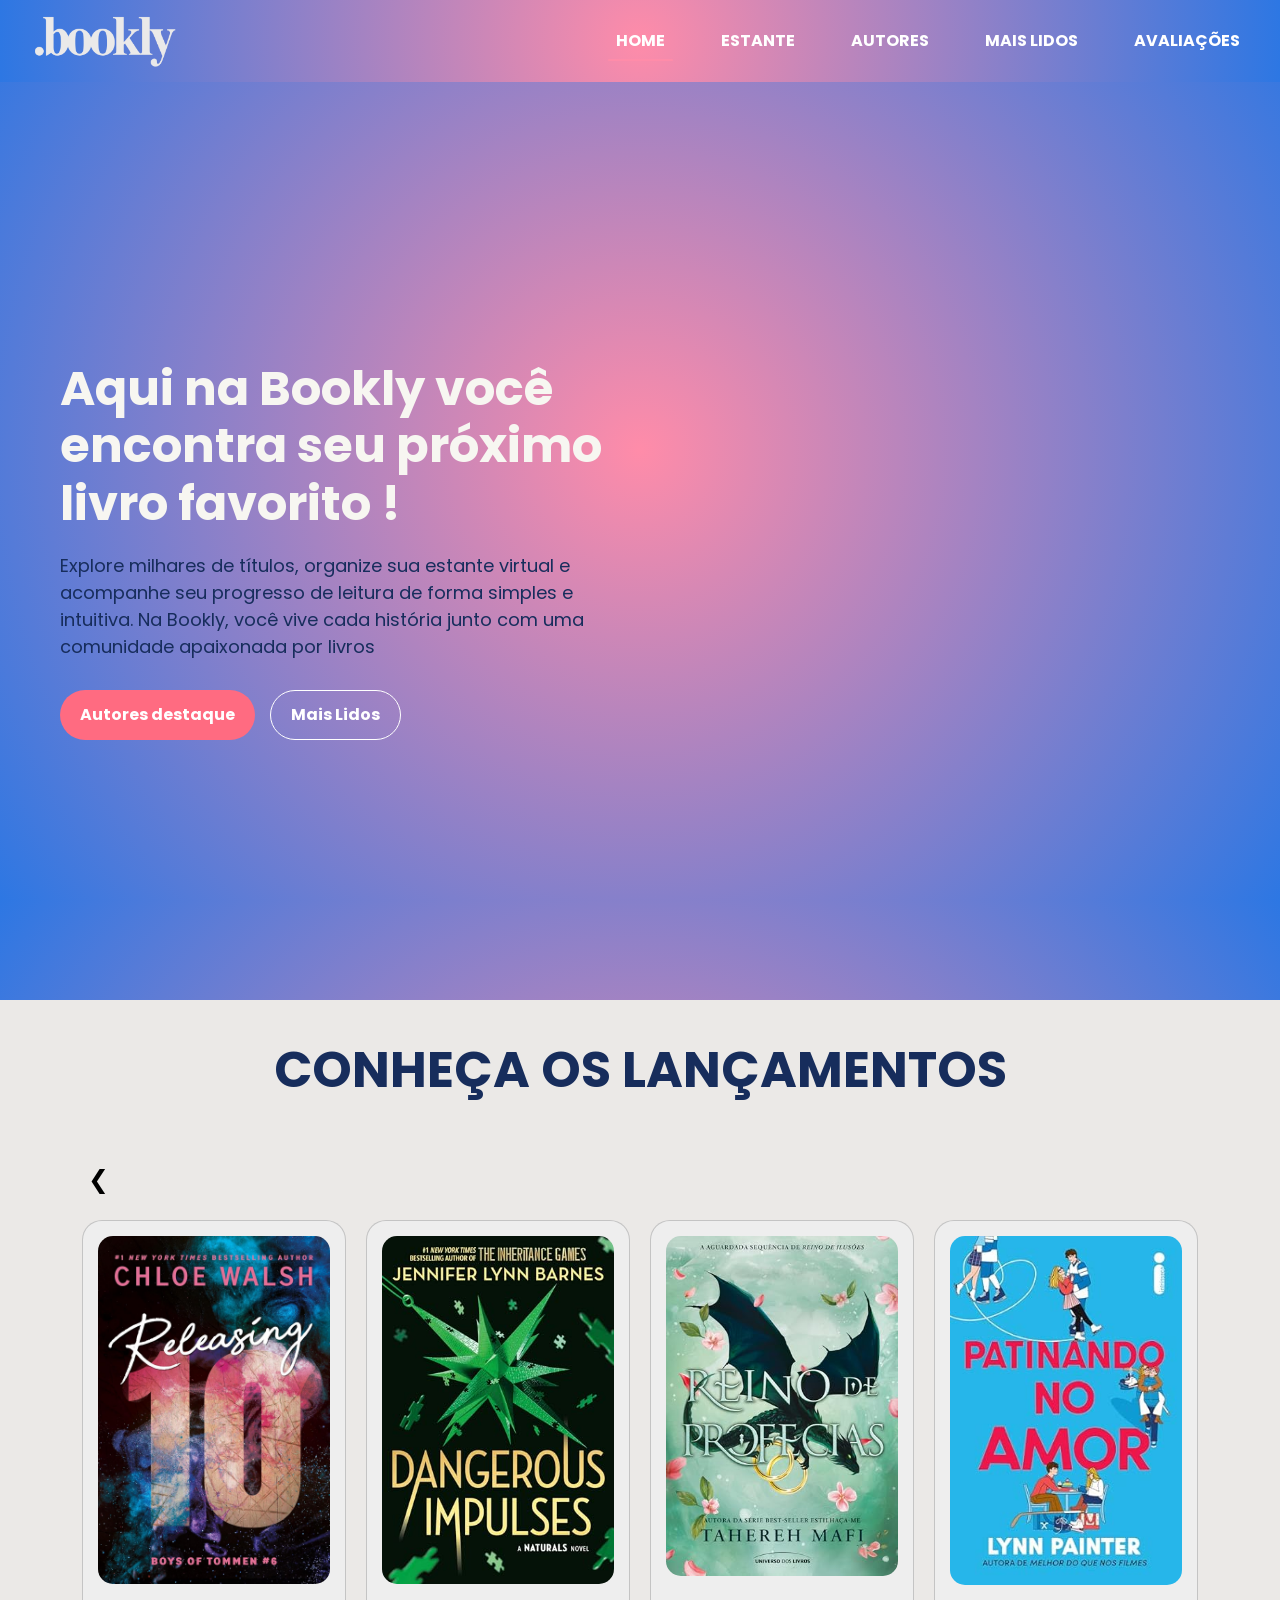
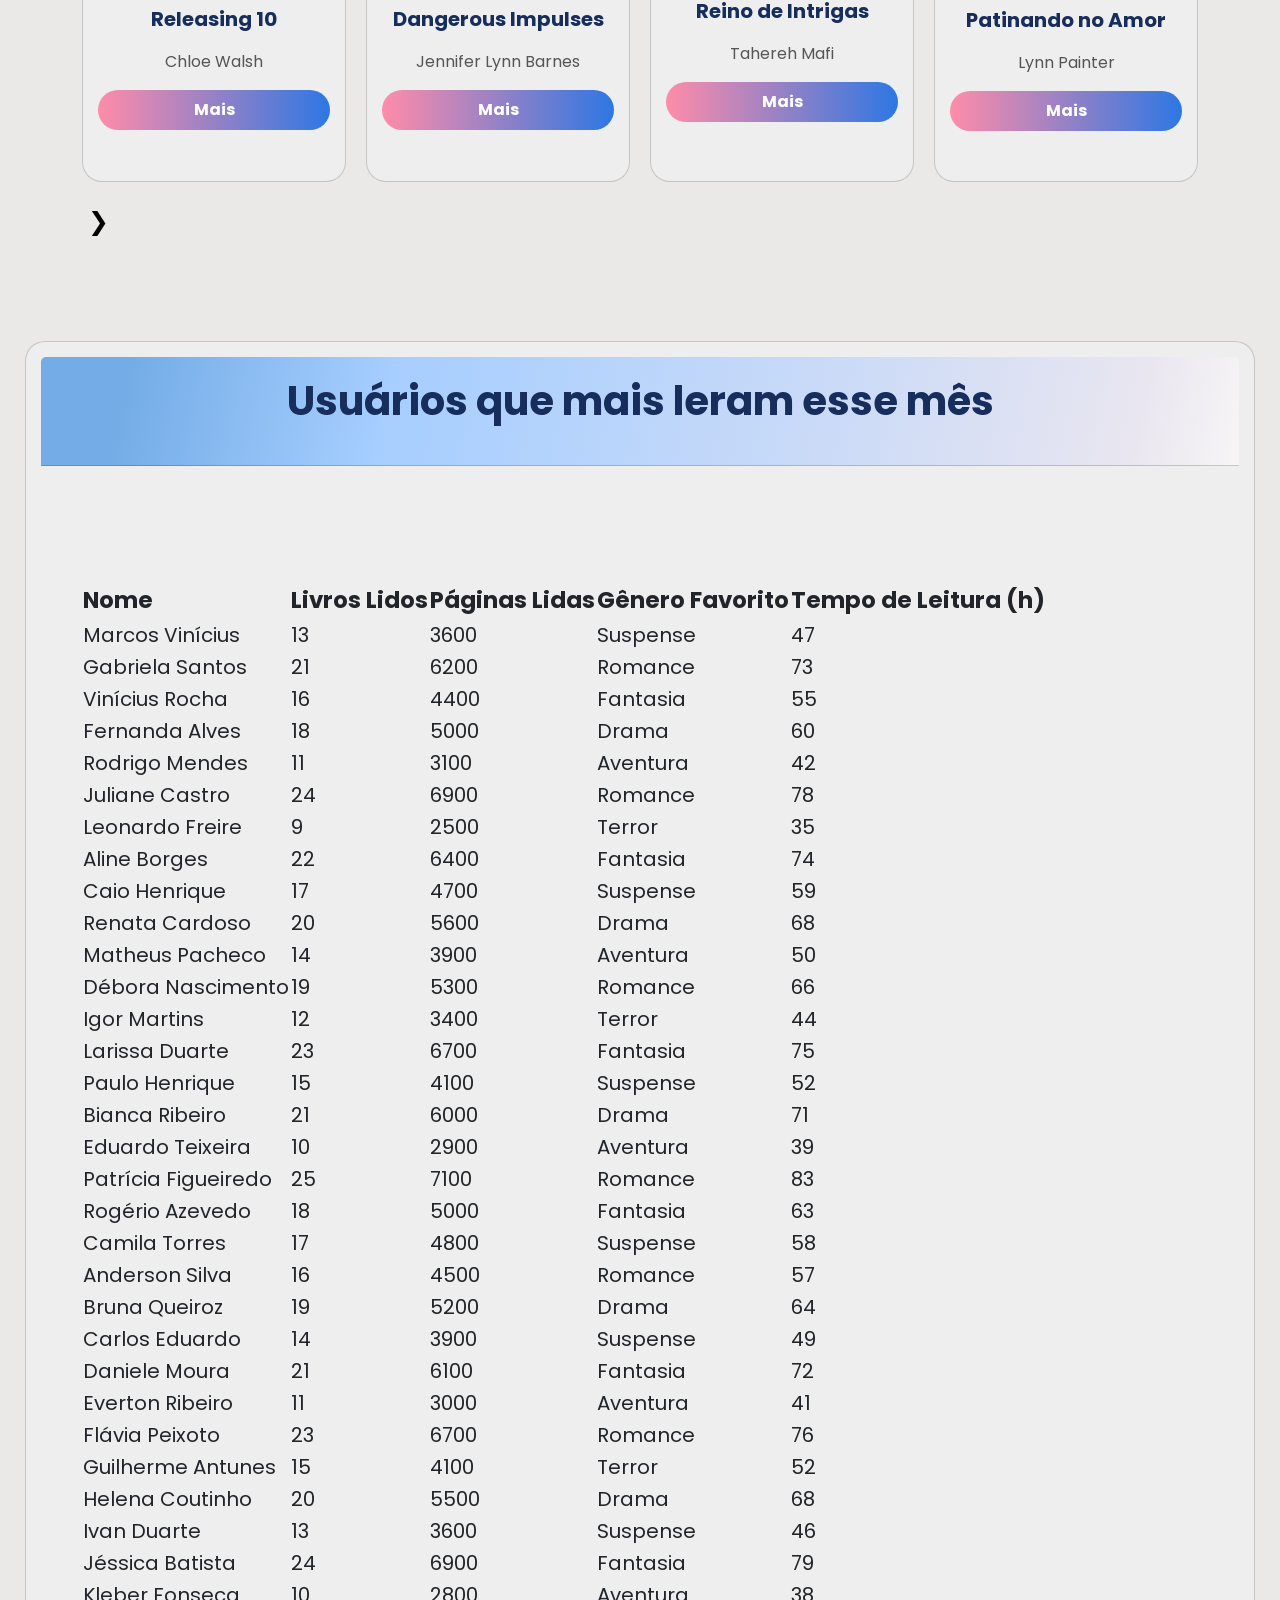
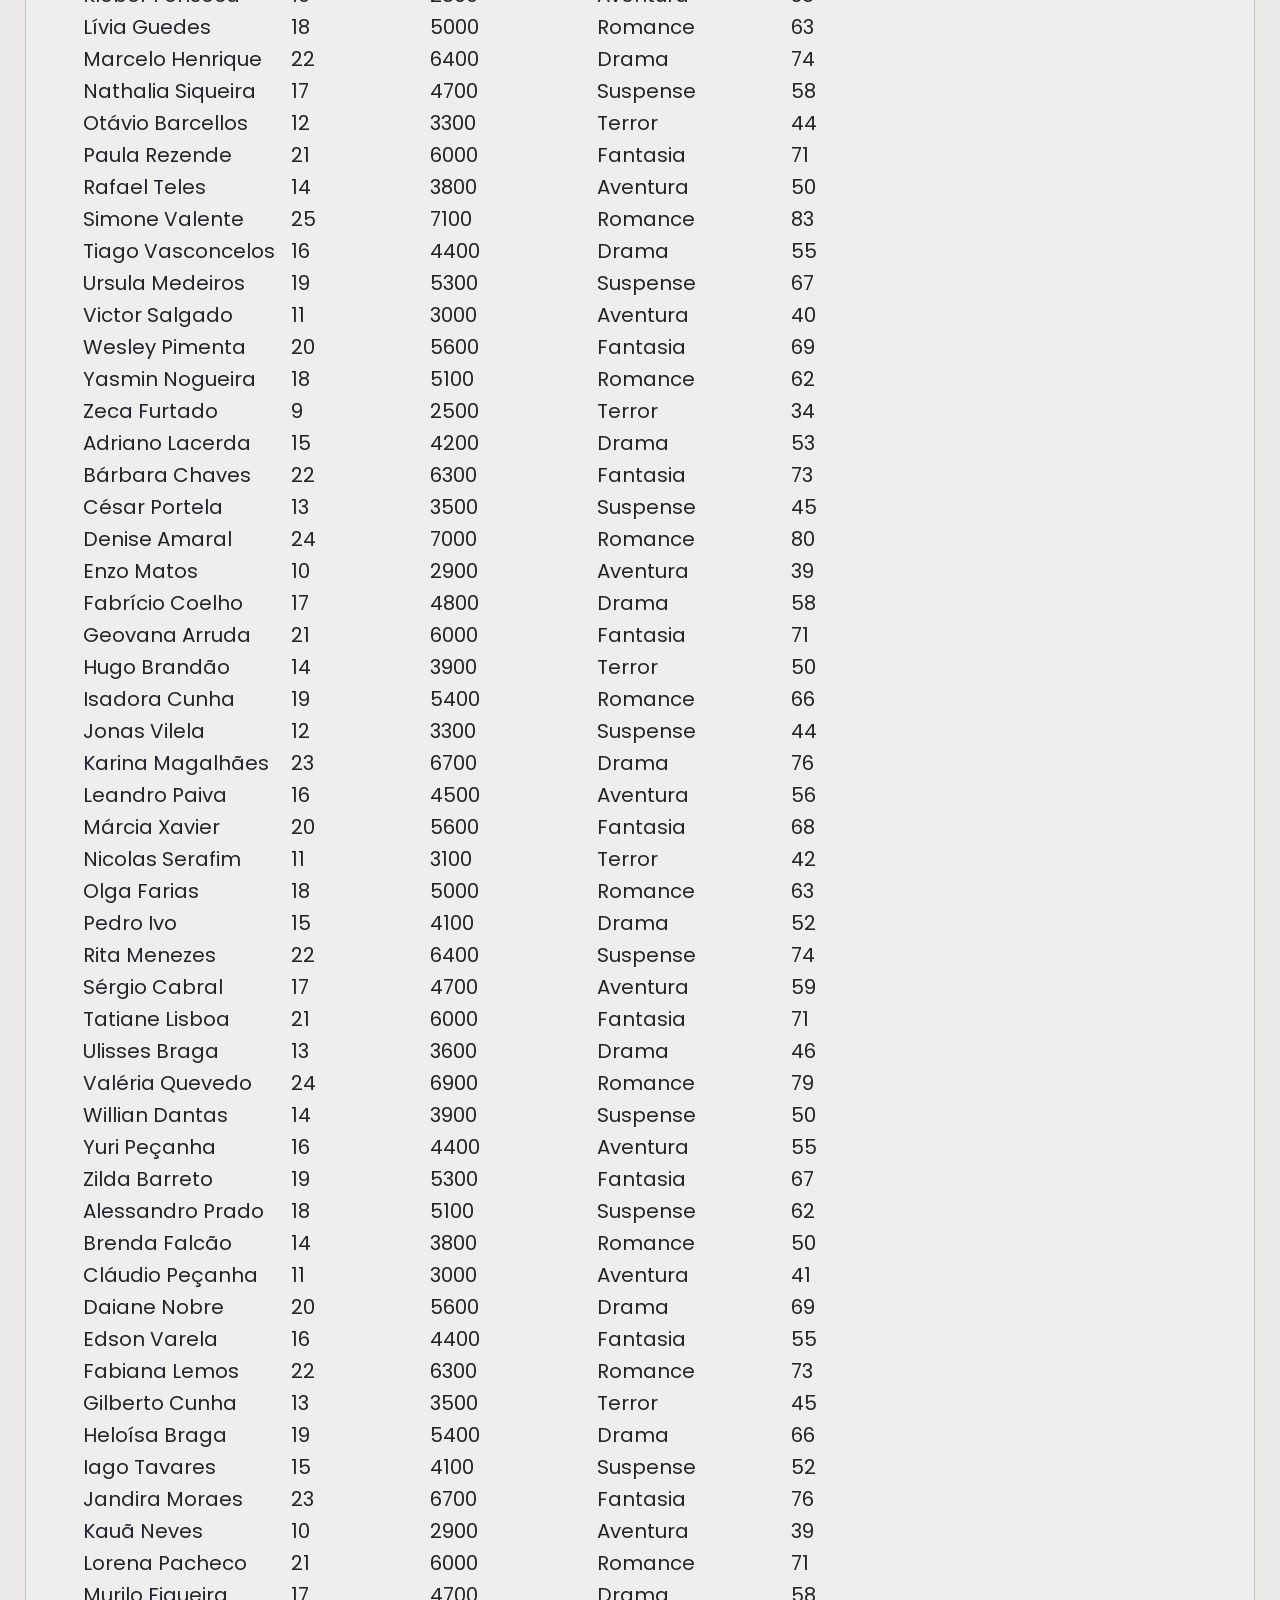
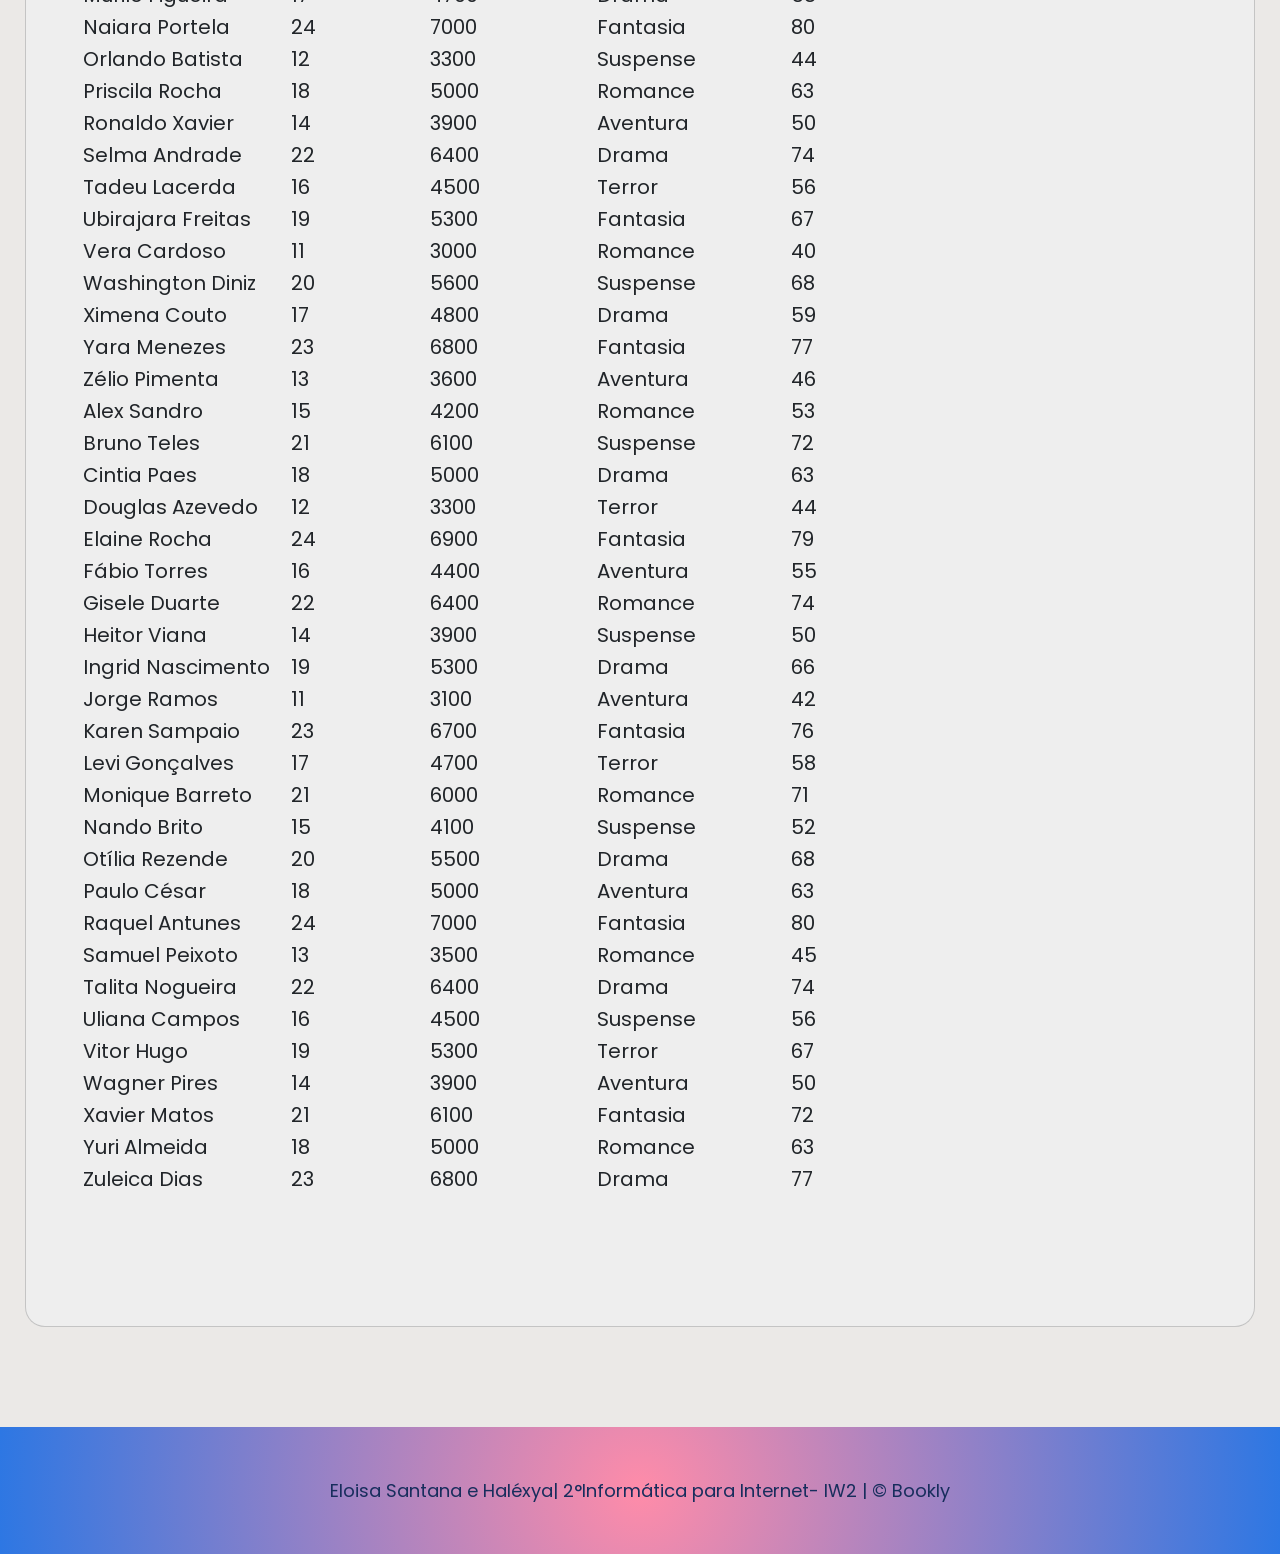
==== commit f369ed84: "quase prontooo" ====
--- a/index.html
+++ b/index.html
@@ -10,6 +10,7 @@
     <meta name="author" content="Eloisa & Haléxya">
     <link rel="icon" type="image/x-icon" href="img/logo.png">
     <link rel="stylesheet" href="css/bootstrap.min.css">
+
     <link rel="stylesheet" href="css/estilo.css">
     <link href="https://fonts.googleapis.com/css2?family=Montserrat:wght@400;600&display=swap" rel="stylesheet">
     <link href="https://fonts.googleapis.com/css2?family=Poppins:wght@400;500;600&display=swap" class="fontegoogle"
@@ -97,8 +98,11 @@
         .carrossel-container {
             display: flex;
             align-items: center;
-            gap: 10px;
             overflow: hidden;
+            gap: 20px;
+            overflow-x: auto;
+
+
         }
 
         .carrossel {
@@ -106,12 +110,11 @@
             overflow-x: auto;
             scroll-snap-type: x mandatory;
             gap: 20px;
-            padding: 20px;
-        }
-
-        .carrossel-container {
-            width: 0 25%;
-        }
+            padding: 20px 0;
+            /* só em cima e embaixo */
+            flex: 1;
+        }
+
 
 
         .carrossel::-webkit-scrollbar {
@@ -124,8 +127,9 @@
             border-radius: 20px;
             padding: 15px;
             text-align: center;
-            border-radius: 20px;
             scroll-snap-align: start;
+            flex: 0 0 calc((100% - 60px) / 4);
+            /* 4 cards certinho */
         }
 
         .card img {
@@ -145,13 +149,6 @@
         }
 
 
-        /* SNAP (efeito carrossel bonito) */
-        .carrossel {
-            gap: 20px;
-
-        }
-
-        /* BOTÕES */
         .btn {
             border: none;
             background: none;
@@ -187,6 +184,18 @@
             text-align: center;
         }
 
+        .seta {
+            border: none;
+            background: none;
+            font-size: 25px;
+            cursor: pointer;
+        }
+
+        .prev,
+        .next {
+            flex-shrink: 0;
+            /* impede de quebrar linha */
+        }
 
 
 
@@ -198,17 +207,7 @@
         }
 
 
-        /* 📱 RESPONSIVO */
-        @media (max-width: 600px) {
-            .card {
-                flex: 0 0 100%;
-                margin: 10px;
-            }
-
-            .btn {
-                display: none;
-            }
-        }
+
 
         @media (max-width: 768px) {
             .hero {
@@ -233,17 +232,20 @@
         @media (max-width: 900px) {
             .card {
                 flex: 0 0 calc((100% - 20px) / 2);
-                /* 2 por vez */
+                /* 2 cards */
             }
         }
 
-        @media (max-width: 500px) {
+        @media (max-width: 600px) {
             .card {
                 flex: 0 0 100%;
+                /* 1 card */
             }
-        }
-
-      
+
+            .btn {
+                display: none;
+            }
+        }
     </style>
 </head>
 
@@ -301,7 +303,8 @@
         <h1 class="textofundo">CONHEÇA OS LANÇAMENTOS</h1>
         <div class="container">
             <div class="container-carrossel">
-                <button class="btn prev">&#10094;</button>
+                <button class="seta prev">&#10094;</button>
+
 
                 <div class="carrossel">
                     <div class="card">
@@ -392,7 +395,7 @@
                     </div>
                 </div>
 
-                <button class="btn next">&#10095;</button>
+                <button class="seta next">&#10095;</button>
             </div>
         </div>
         <script>
@@ -425,11 +428,14 @@
             </p>
         </div> -->
 
+
+
+
         <script>
             let table = new DataTable('#myTable');
         </script>
 
-        <div class="" >
+        <div class="">
             <div class="card tabela">
                 <div class="card-header">
                     <h1>Usuários que mais leram esse mês</h1>
@@ -1302,9 +1308,12 @@
         <script src="js/bootstrap.bundle.min.js"></script>
         <script src="js/script.js"></script>
 
-
+        <footer>
+            <p style="padding: 50px;">Eloisa Santana e Haléxya| 2°Informática para Internet- IW2 | © Bookly</p>
+        </footer>
     </div>
 
+
 </body>
 
 </html>
--- a/css/estilo.css
+++ b/css/estilo.css
@@ -32,7 +32,6 @@
     border: none;
     margin-bottom: 0;
     font-weight: bold;
-    margin-right: 40px;
     background: radial-gradient(circle, rgba(255, 140, 169, 1) 0%, rgba(45, 119, 227, 1) 100%);
 }
 
@@ -53,6 +52,8 @@
 .navbar a:hover,
 .navbar .nav-link.active {
     color: #FFFFFF;
+    border: none;
+    outline: none;
 }
 
 .nav-link {
@@ -120,6 +121,7 @@
     font-family: 'Poppins', sans-serif;
     text-align: left;
     font-size: 20px;
+    margin-bottom: 100px;
 
 }
 
@@ -197,6 +199,7 @@
 
 }
 
+
 .card img {
     height: auto;
     object-fit: cover;
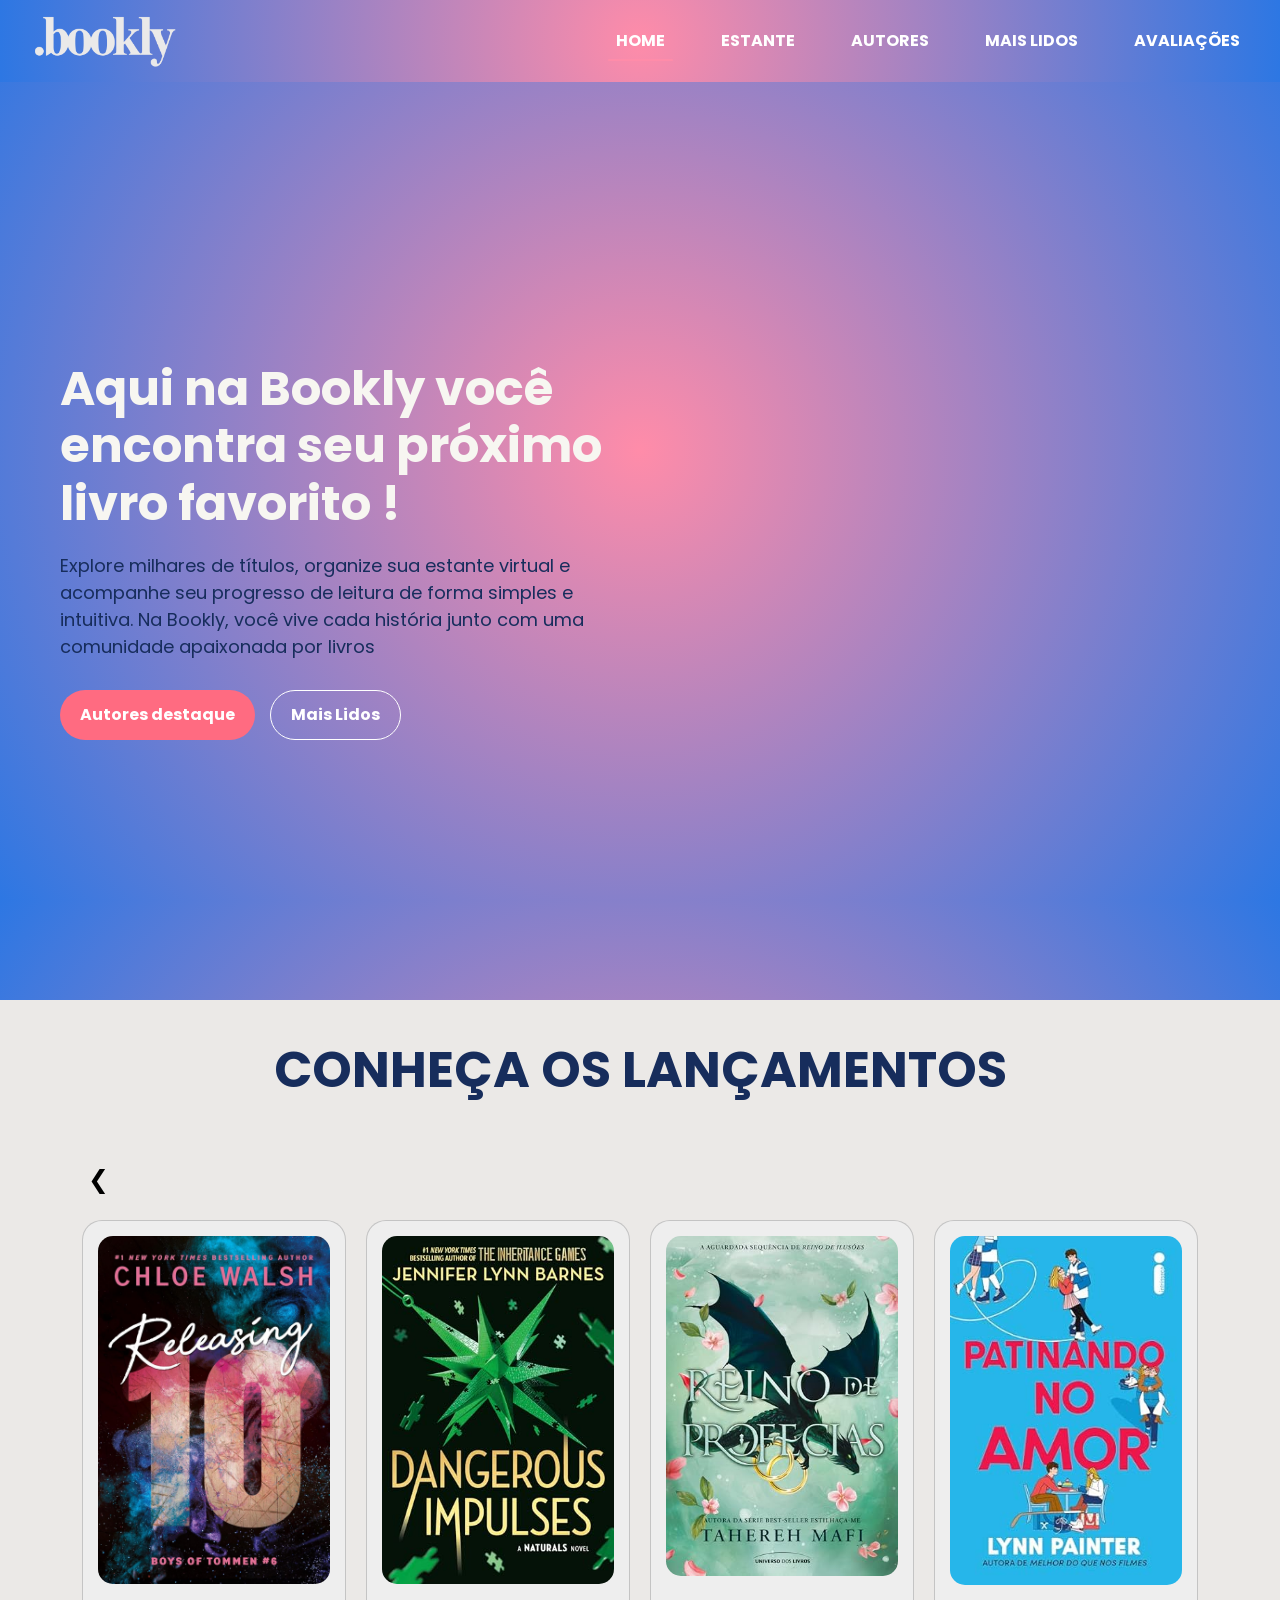
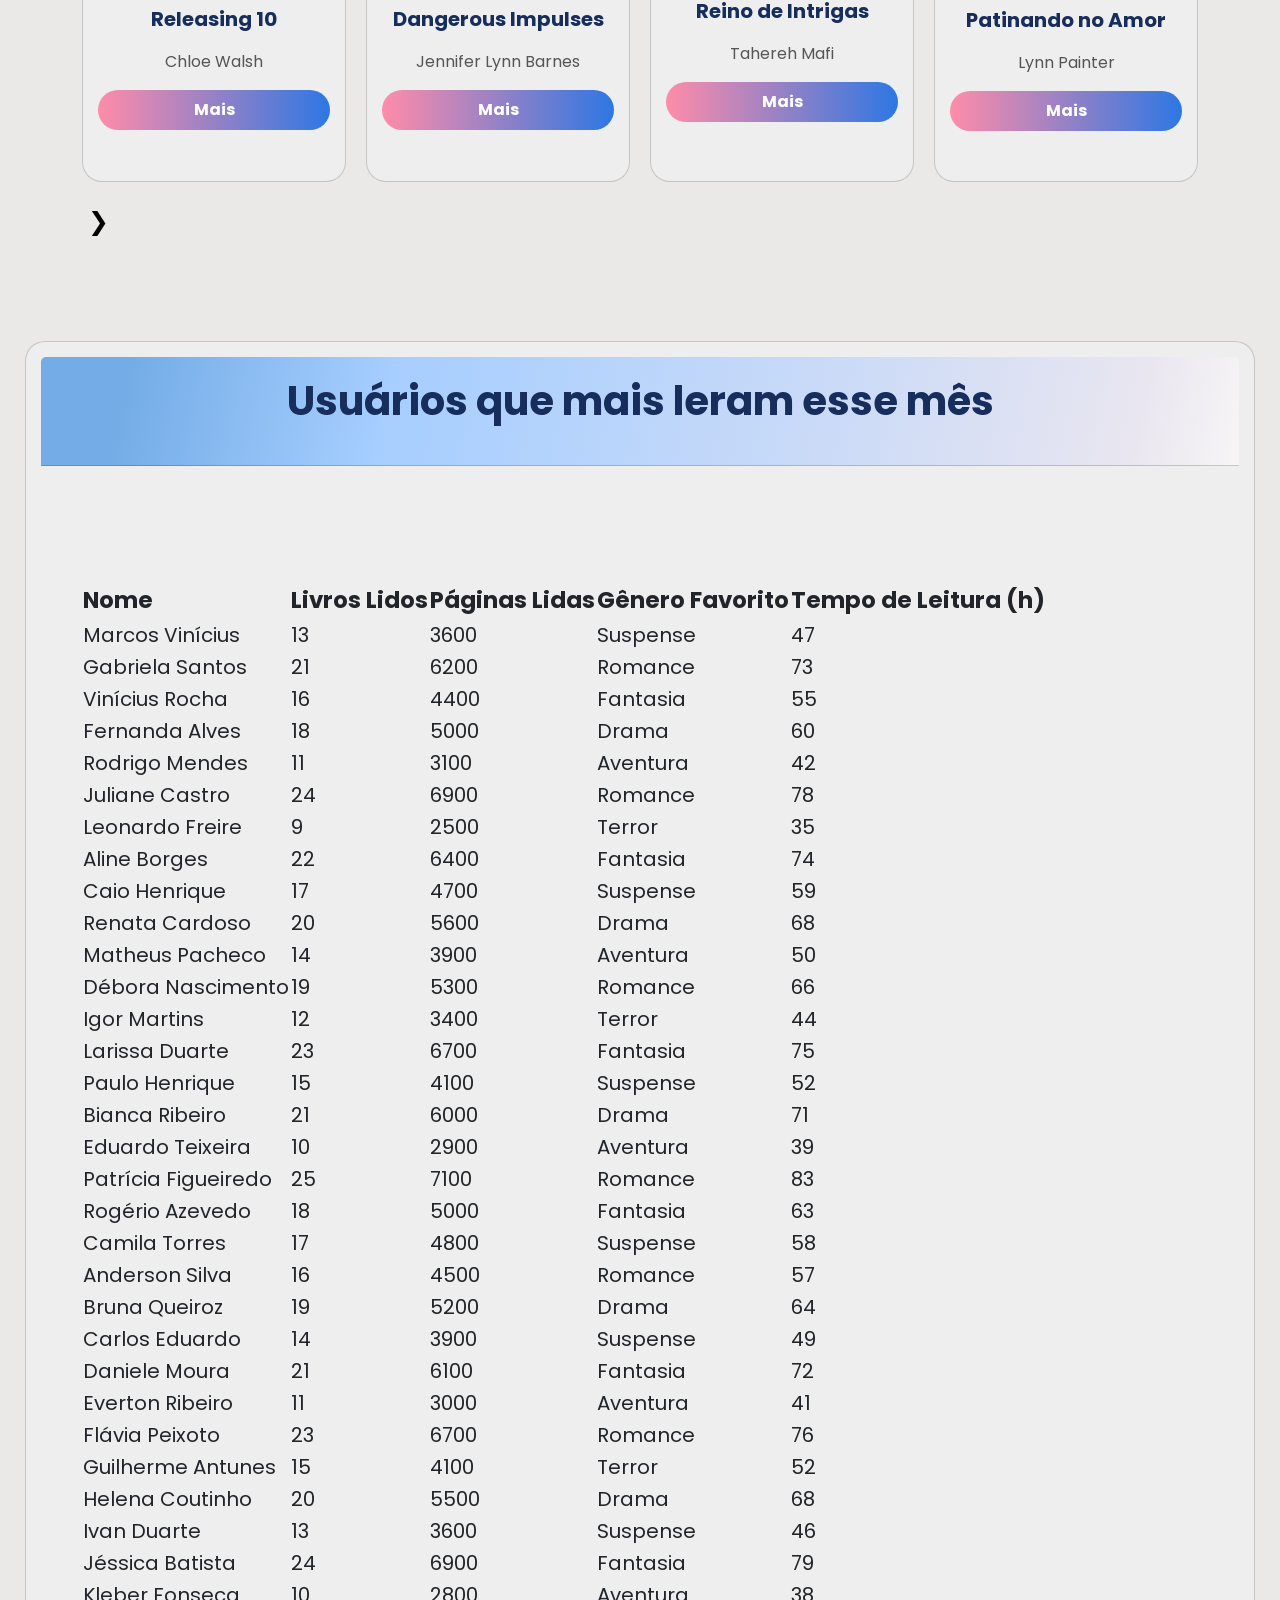
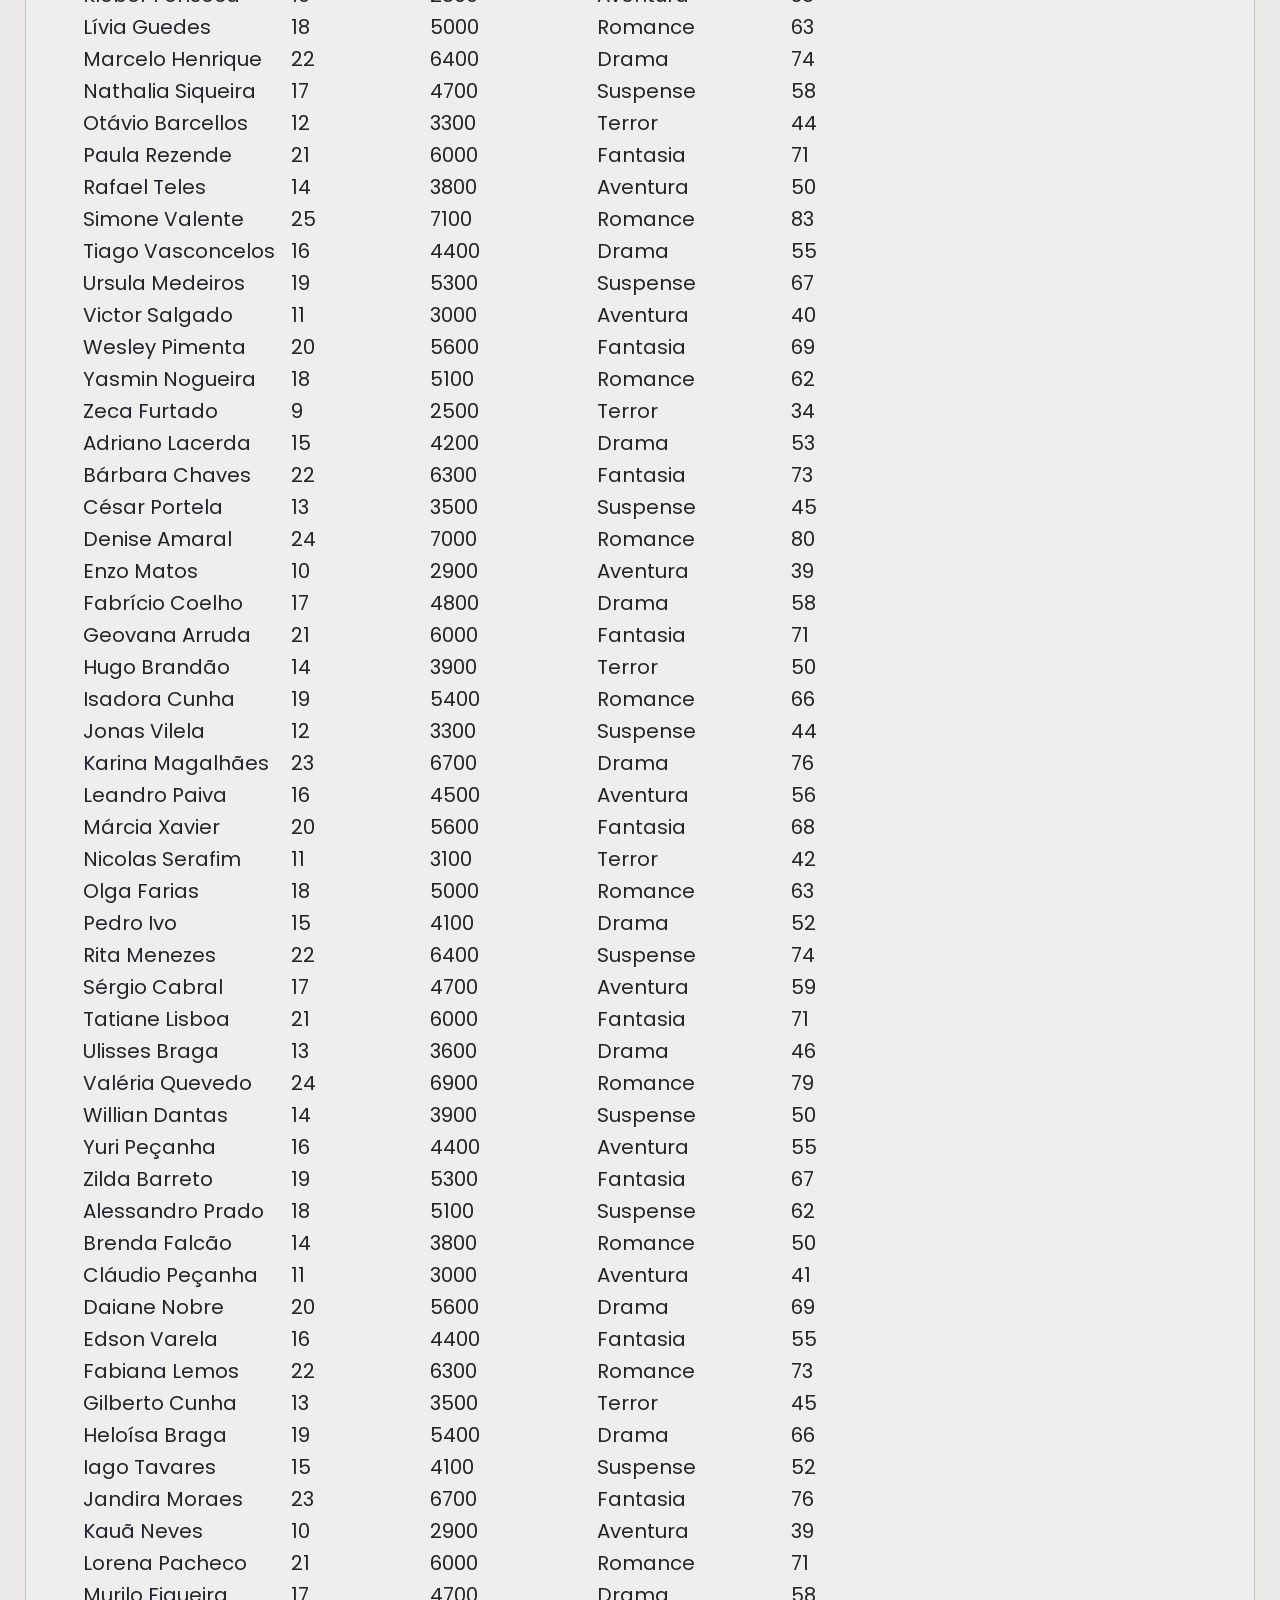
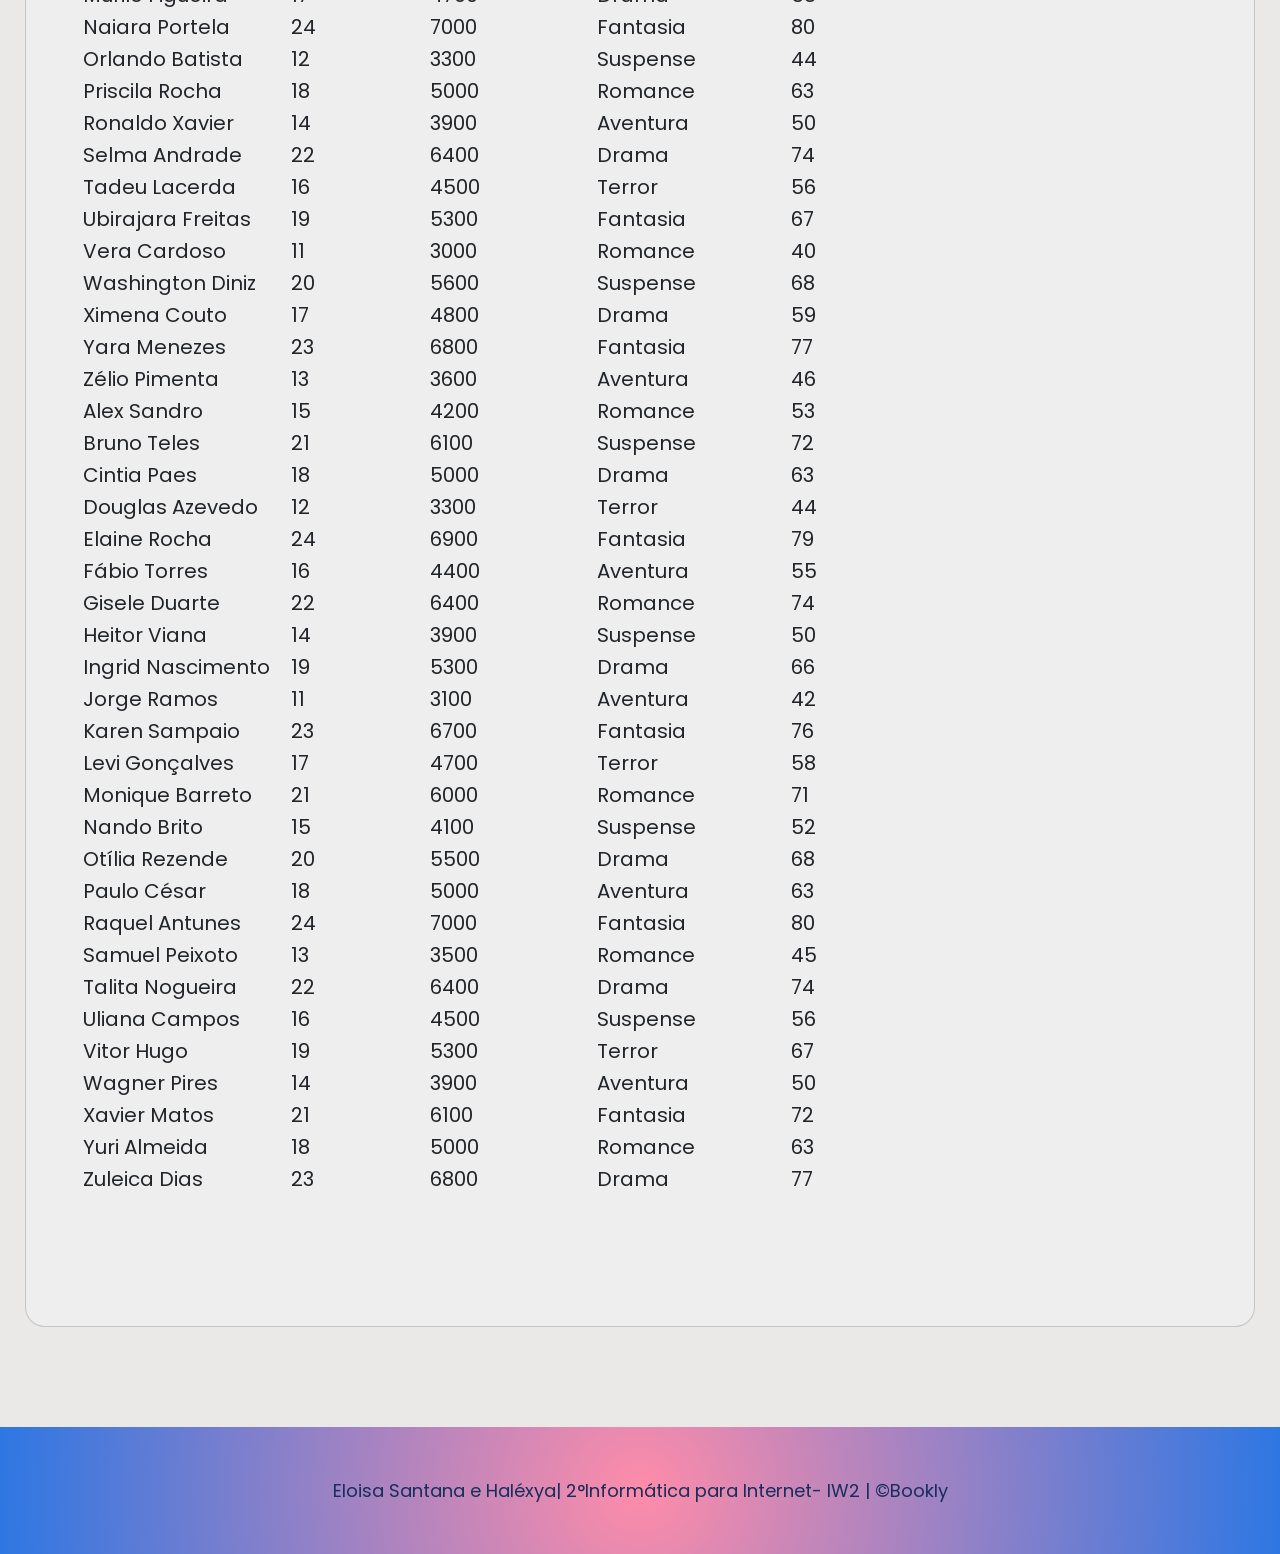
==== commit 2830033b: "testando comentario pq  eu acho q o outro não foi ! esse o carrossel de cards funciona" ====
--- a/index.html
+++ b/index.html
@@ -1309,8 +1309,11 @@
         <script src="js/script.js"></script>
 
         <footer>
-            <p style="padding: 50px;">Eloisa Santana e Haléxya| 2°Informática para Internet- IW2 | © Bookly</p>
+            <p style="padding: 50px;">Eloisa Santana e Haléxya| 2°Informática para Internet- IW2 | ©Bookly</p>
         </footer>
+
+
+        
     </div>
 
 
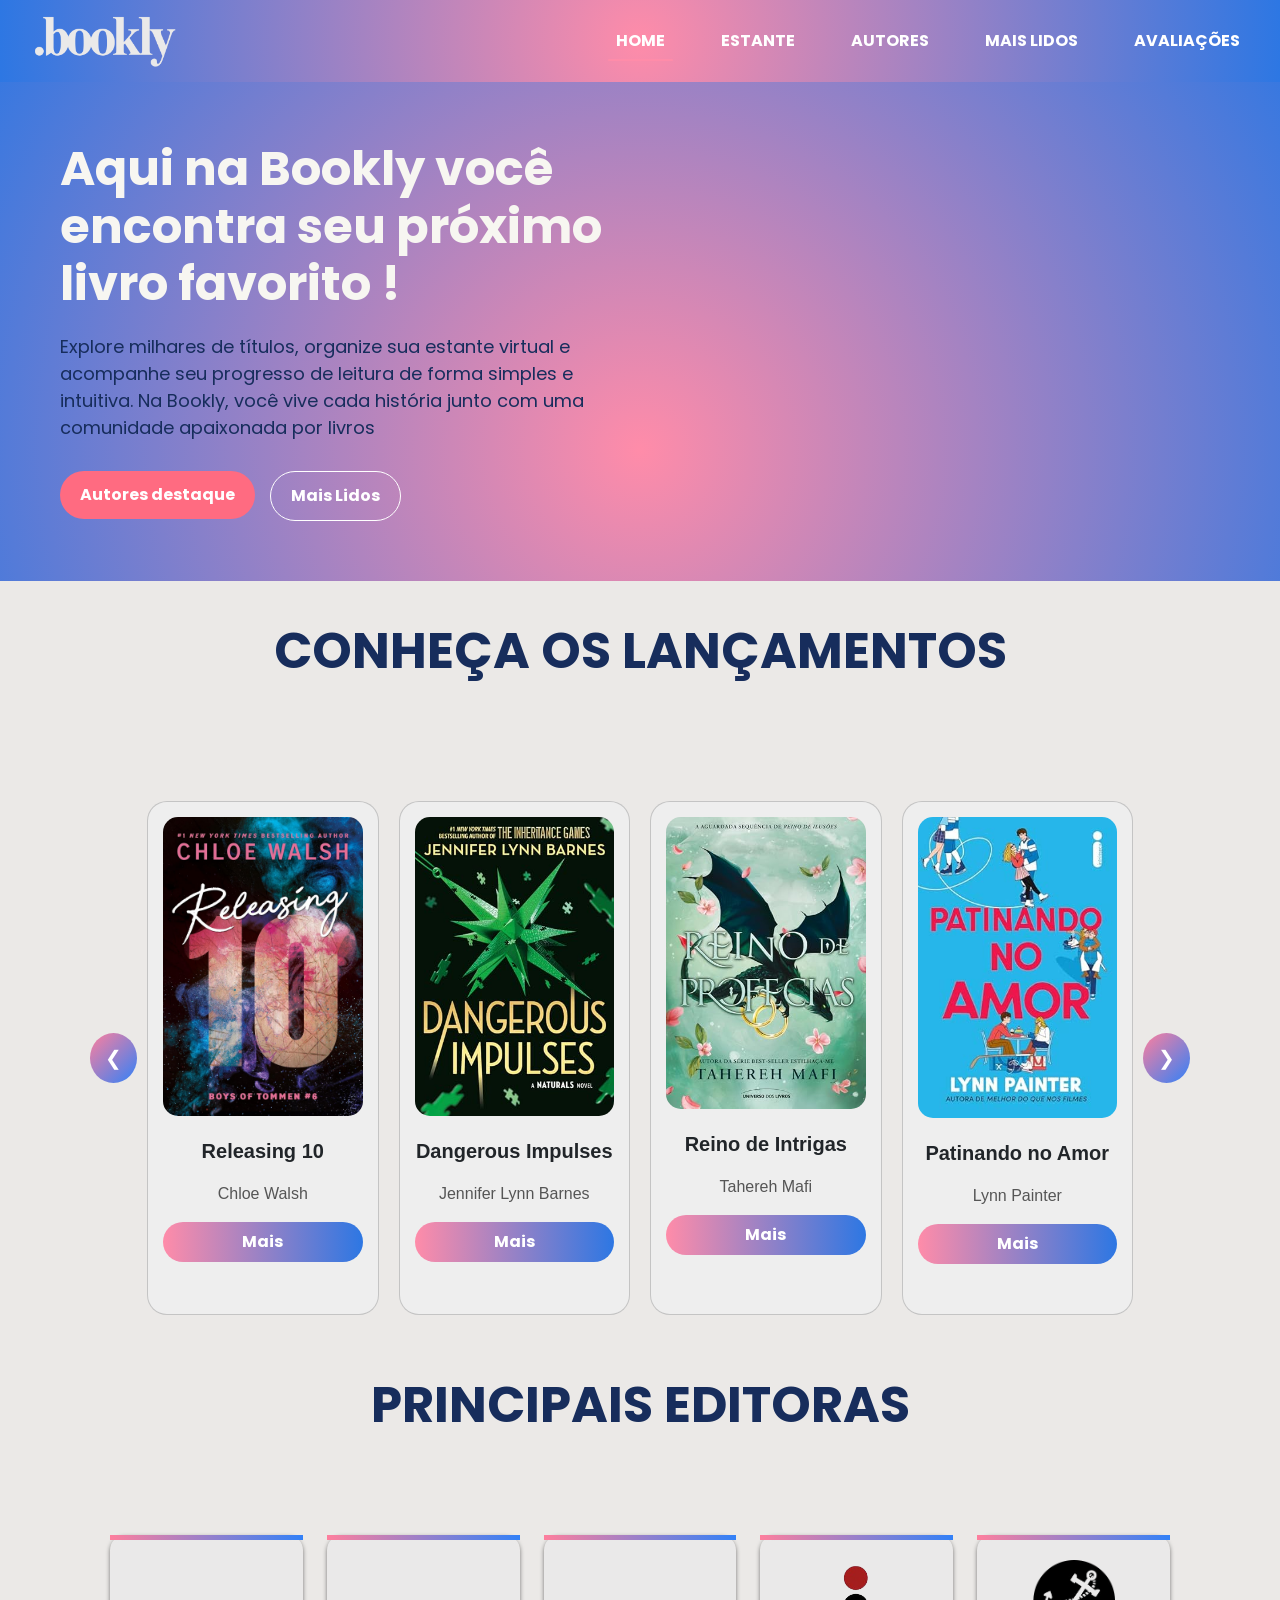
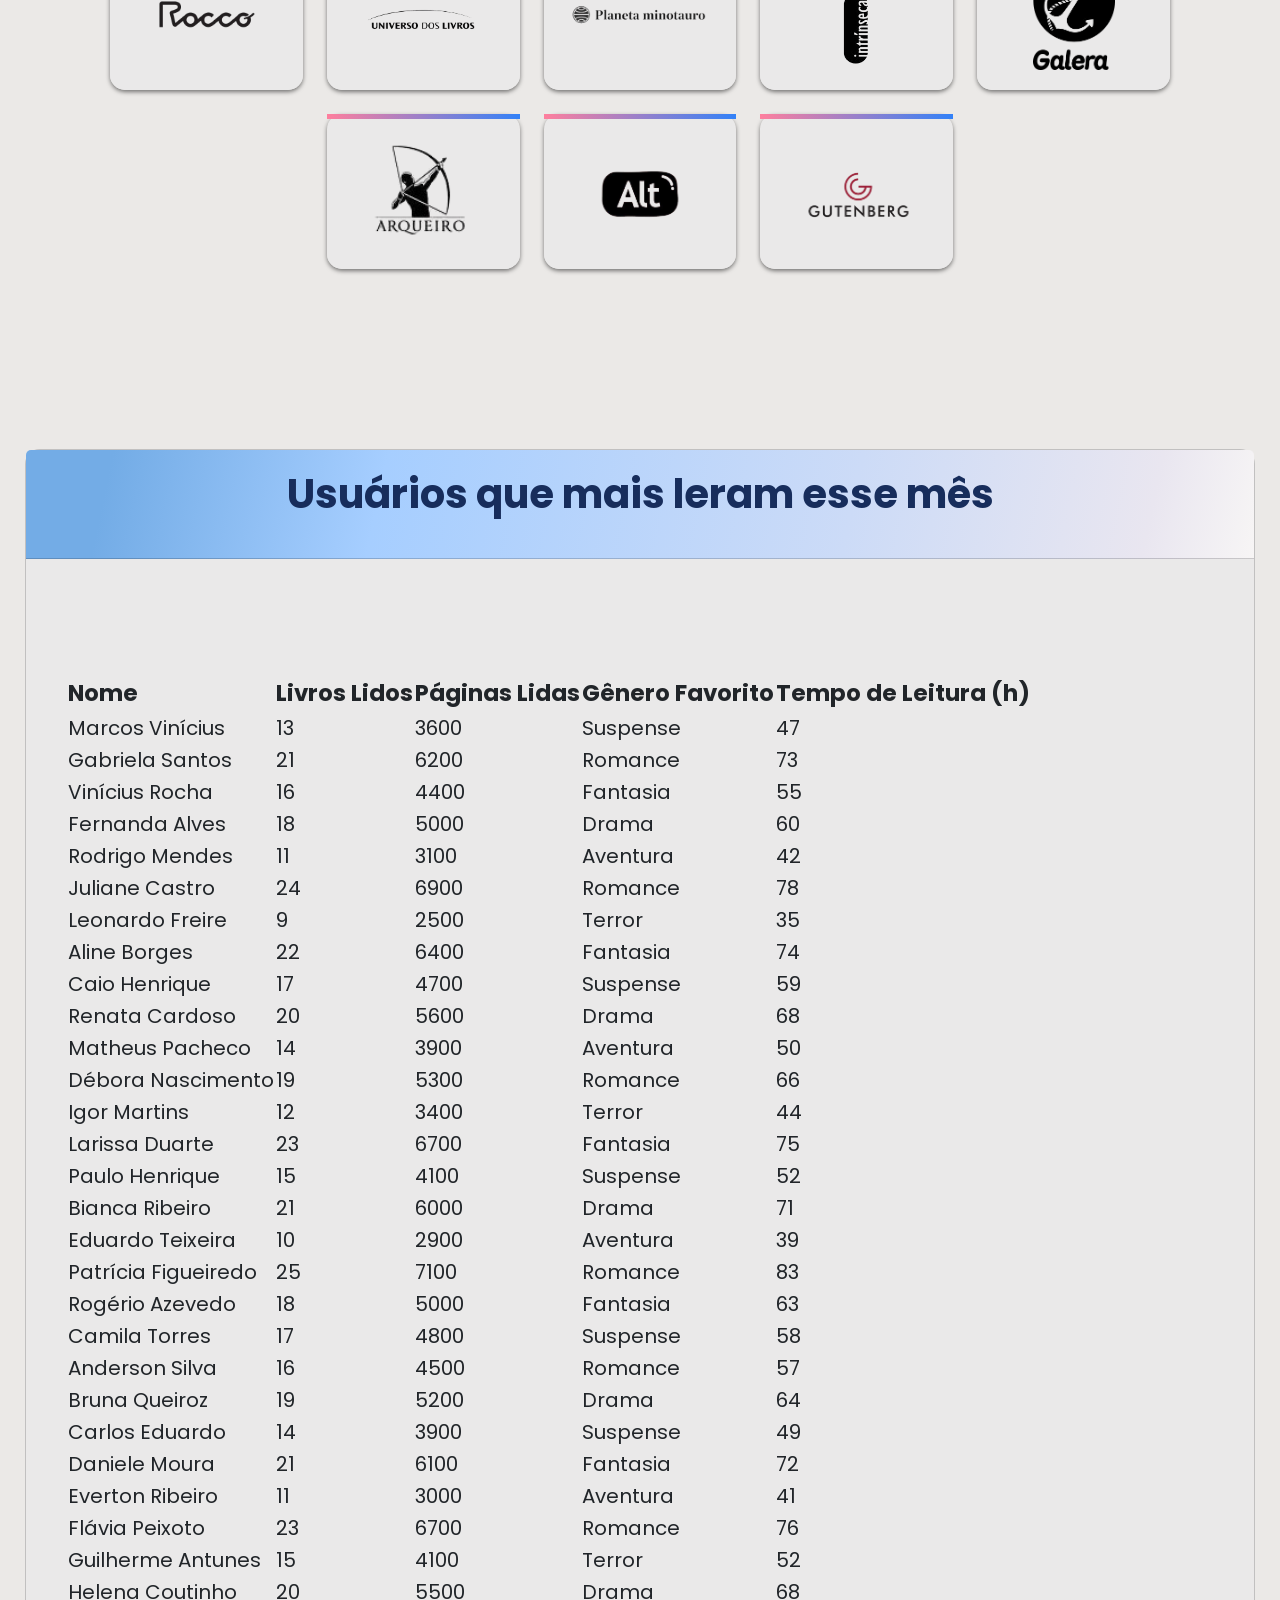
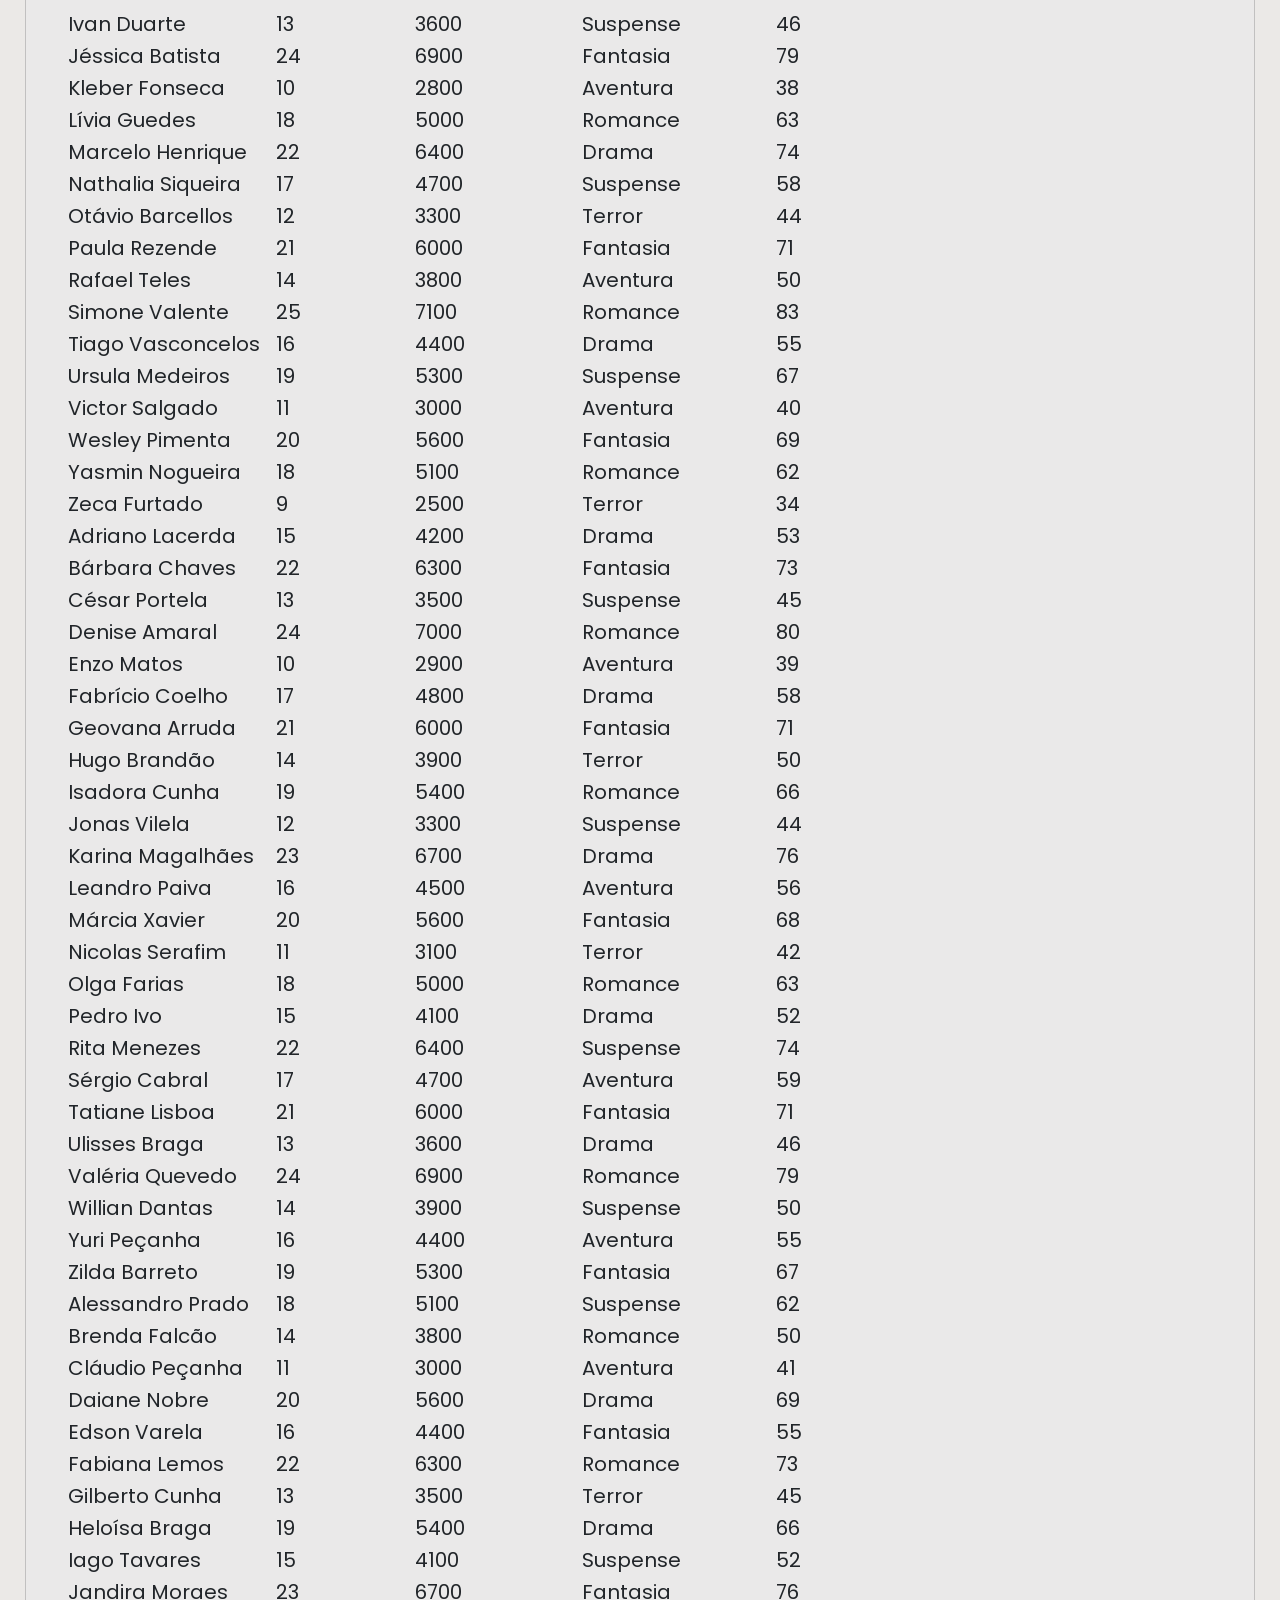
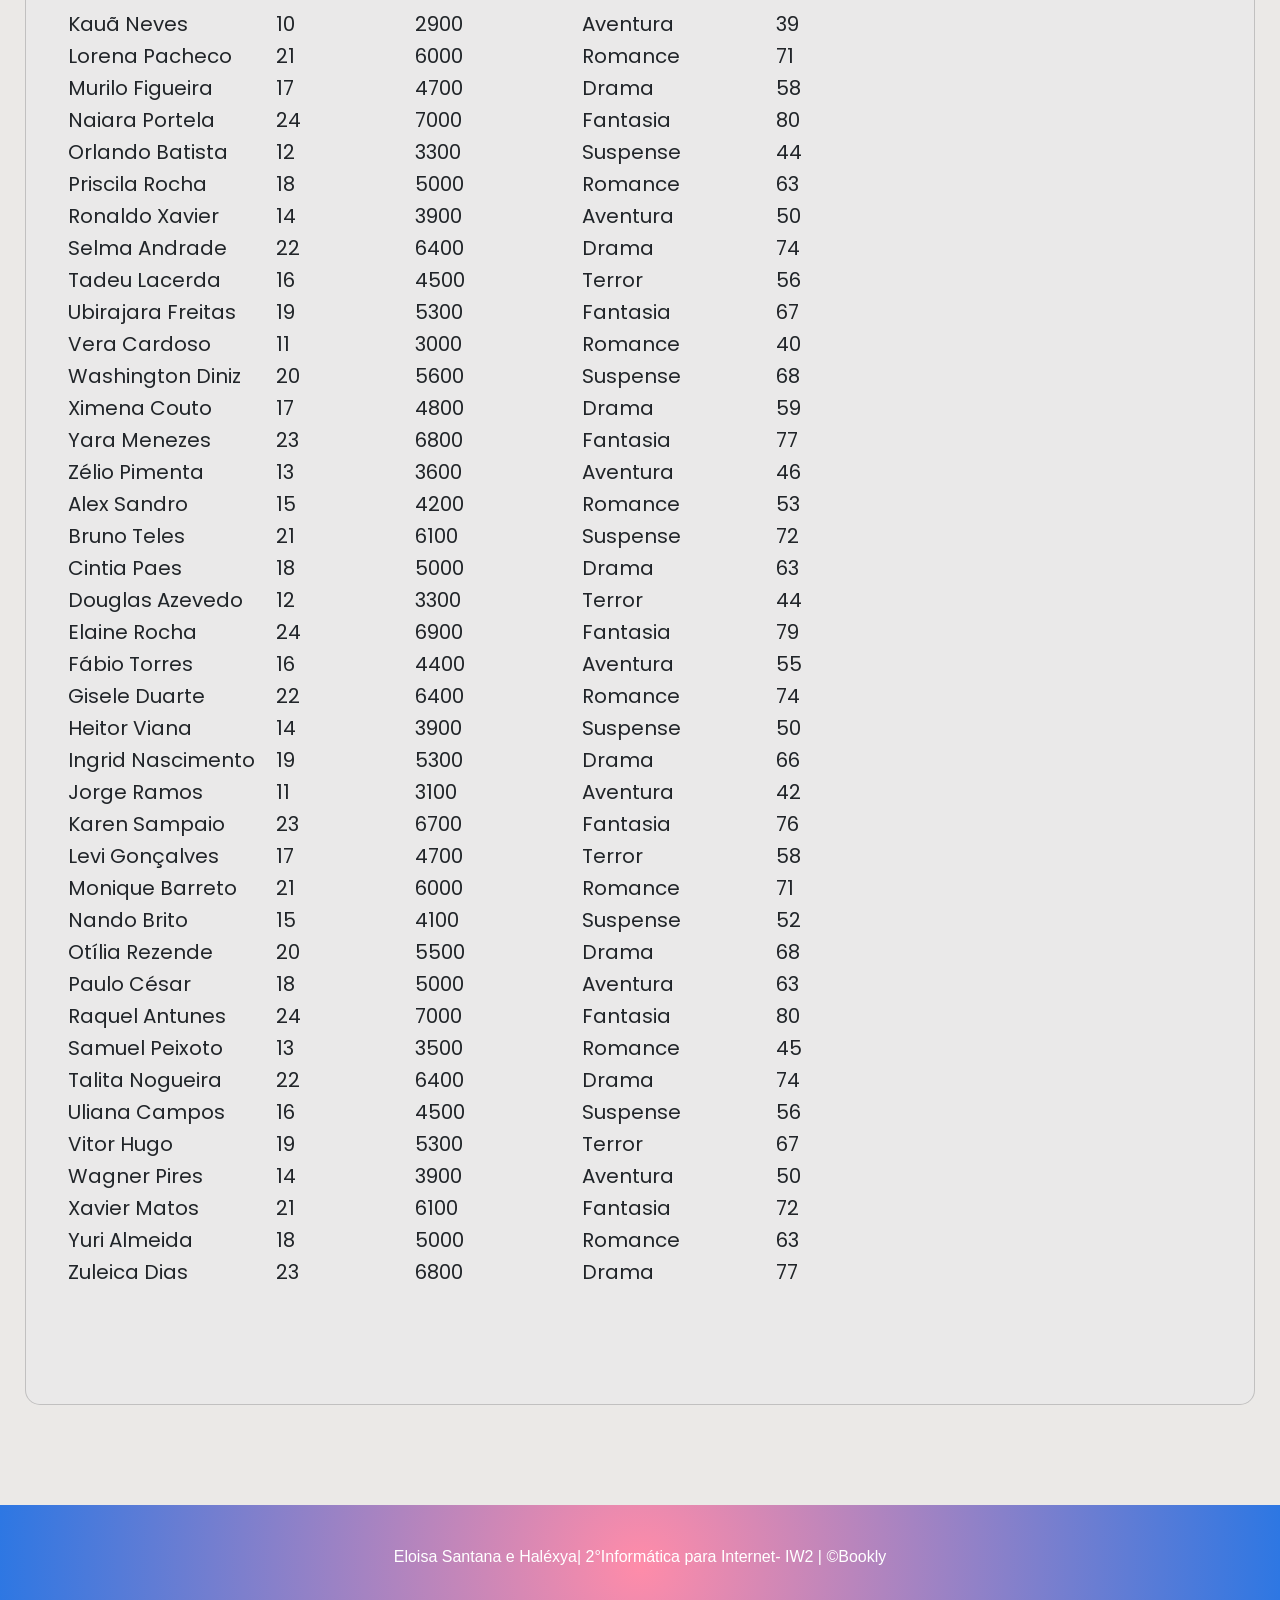
==== commit 027c357a: "prontoteste" ====
--- a/index.html
+++ b/index.html
@@ -10,8 +10,8 @@
     <meta name="author" content="Eloisa & Haléxya">
     <link rel="icon" type="image/x-icon" href="img/logo.png">
     <link rel="stylesheet" href="css/bootstrap.min.css">
-
     <link rel="stylesheet" href="css/estilo.css">
+    <link rel="stylesheet" href="css/tela.css">
     <link href="https://fonts.googleapis.com/css2?family=Montserrat:wght@400;600&display=swap" rel="stylesheet">
     <link href="https://fonts.googleapis.com/css2?family=Poppins:wght@400;500;600&display=swap" class="fontegoogle"
         rel="stylesheet">
@@ -102,7 +102,6 @@
             gap: 20px;
             overflow-x: auto;
 
-
         }
 
         .carrossel {
@@ -115,14 +114,12 @@
             flex: 1;
         }
 
-
-
         .carrossel::-webkit-scrollbar {
             display: none;
         }
 
         /* CARD */
-        .card {
+        .card-carrosel {
             background: #eee;
             border-radius: 20px;
             padding: 15px;
@@ -132,13 +129,13 @@
             /* 4 cards certinho */
         }
 
-        .card img {
+        .card-carrosel img {
             height: auto;
             object-fit: cover;
             border-radius: 15px;
         }
 
-        .card button {
+        .card-carrosel button {
             border: none;
             padding: 8px 20px;
             border-radius: 20px;
@@ -184,13 +181,6 @@
             text-align: center;
         }
 
-        .seta {
-            border: none;
-            background: none;
-            font-size: 25px;
-            cursor: pointer;
-        }
-
         .prev,
         .next {
             flex-shrink: 0;
@@ -234,6 +224,30 @@
                 flex: 0 0 calc((100% - 20px) / 2);
                 /* 2 cards */
             }
+        }
+
+        .container-carrossel {
+            display: flex;
+            align-items: center;
+            /* alinha verticalmente */
+            justify-content: center;
+            gap: 10px;
+            /* espaço entre os itens */
+        }
+
+        .seta {
+            background: linear-gradient(135deg, #ff7f9d, #3181f8);
+            color: #fff;
+            border: none;
+            padding: 10px 15px;
+            font-size: 20px;
+            cursor: pointer;
+            border-radius: 50%;
+        }
+
+        .carrossel {
+            display: flex;
+            overflow: hidden;
         }
 
         @media (max-width: 600px) {
@@ -288,26 +302,32 @@
         <div class="hero-content">
             <h1>Aqui na Bookly você encontra seu próximo livro favorito !</h1>
 
-            <p>Explore milhares de títulos, organize sua estante virtual e acompanhe seu progresso de leitura de forma
+            <p class="subtitulo">Explore milhares de títulos, organize sua estante virtual e acompanhe seu progresso de
+                leitura de forma
                 simples
                 e intuitiva. Na Bookly, você vive cada história junto com uma comunidade apaixonada por livros </p>
 
             <div class="botoes">
-                <button class="btn-primary" href="autores.html">Autores destaque</button>
-                <button class="btn-outline" href="graficos.html">Mais Lidos</button>
+                <a href="autores.html">
+                    <button class="btn-primary">Autores destaque</button>
+                </a>
+                <a href="graficos.html">
+                    <button class="btn-outline">Mais Lidos</button>
+                </a>
+
             </div>
         </div>
     </section>
 
-    <div class="fundo">
+    <section class="fundo">
         <h1 class="textofundo">CONHEÇA OS LANÇAMENTOS</h1>
         <div class="container">
             <div class="container-carrossel">
+
+
                 <button class="seta prev">&#10094;</button>
-
-
                 <div class="carrossel">
-                    <div class="card">
+                    <div class="card card-carrosel">
                         <img src="img/capas/releasing10.jpg">
                         <p class="titulolivro">Releasing 10
                         </p>
@@ -316,7 +336,7 @@
                         <button>Mais</button>
 
                     </div>
-                    <div class="card">
+                    <div class="card card-carrosel">
                         <img src="img/capas/dangerousimpulses.jpg">
                         <p class="titulolivro">Dangerous
                             Impulses</p>
@@ -325,7 +345,7 @@
                     </div>
 
 
-                    <div class="card">
+                    <div class="card card-carrosel">
                         <img src="img/capas/reinodeprofecias.jpg">
                         <p class="titulolivro">Reino de
                             Intrigas </p>
@@ -334,7 +354,7 @@
                         <button>Mais</button>
                     </div>
 
-                    <div class="card">
+                    <div class="card card-carrosel">
                         <img src="img/capas/patinandonoamor.jpg">
                         <p class="titulolivro">Patinando no
                             Amor</p>
@@ -342,7 +362,7 @@
                         <button>Mais</button>
                     </div>
 
-                    <div class="card">
+                    <div class="card card-carrosel">
                         <img src="img/capas/amornapratica.jpg">
                         <p class="titulolivro">Amor na Prática
                         </p>
@@ -350,7 +370,7 @@
                         <button>Mais</button>
                     </div>
 
-                    <div class="card">
+                    <div class="card card-carrosel">
                         <img src="img/capas/avidaemuitocutajpg.jpg">
                         <p class="titulolivro">A Vida em Muito
                             Cuta</p>
@@ -358,7 +378,7 @@
                         <button>Mais</button>
                     </div>
 
-                    <div class="card">
+                    <div class="card card-carrosel">
                         <img src="img/capas/manualdeassasinatoparaboasgarotas.webp">
                         <p class="titulolivro">Manual de
                             Assassinato para Boas
@@ -368,7 +388,7 @@
                     </div>
 
 
-                    <div class="card">
+                    <div class="card card-carrosel">
                         <img src="img/capas/loucosporlivros.png">
                         <p class="titulolivro">Loucos Por
                             Livros</p>
@@ -378,7 +398,7 @@
                     </div>
 
 
-                    <div class="card">
+                    <div class="card card-carrosel">
                         <img src="img/capas/pessoasnormais.png">
                         <p class="titulolivro">Pessoas Normais
                         </p>
@@ -386,7 +406,7 @@
                         <button>Mais</button>
                     </div>
 
-                    <div class="card">
+                    <div class="card card-carrosel">
                         <img src="img/capas/themirrorofinfinitenedings.jpg">
                         <p class="titulolivro">The Mirror of
                             Infinite Endings</p>
@@ -396,6 +416,12 @@
                 </div>
 
                 <button class="seta next">&#10095;</button>
+            </div>
+
+            <h1 class="textofundo">PRINCIPAIS EDITORAS</h1>
+            <div class="container mt-2">
+                <div id="listaEditoras" class="row row-cols-2 row-cols-md-3 row-cols-lg-5 g-4 justify-content-center">
+                </div>
             </div>
         </div>
         <script>
@@ -1294,27 +1320,54 @@
             </div>
         </div>
 
-
-
-
-        <script src="https://code.jquery.com/jquery-3.6.0.min.js"></script>
-        <script src="https://cdn.datatables.net/1.13.6/js/jquery.dataTables.min.js"></script>
-
-        <script>
-            $(document).ready(function () {
-                $('#minhaTabela').DataTable();
+        <footer>
+            <p>Eloisa Santana e Haléxya| 2°Informática para Internet- IW2 | ©Bookly</p>
+        </footer>
+    </section>
+    <script>
+        fetch("json/editoras.json")
+            .then(res => res.json())
+            .then(dados => {
+
+                const container = document.getElementById("listaEditoras");
+
+                Object.keys(dados).forEach(id => {
+
+                    const editora = dados[id];
+
+                    container.innerHTML += `
+                <div class="col">
+                    <div class="card card-define editora-card text-center" onclick="abrirEditora('${id}')">
+                        
+                        <img src="${editora.logo}" alt="${editora.nome}" class="img-fluid">
+
+                    </div>
+                </div>
+            `;
+                });
             });
-        </script>
-        <script src="js/bootstrap.bundle.min.js"></script>
-        <script src="js/script.js"></script>
-
-        <footer>
-            <p style="padding: 50px;">Eloisa Santana e Haléxya| 2°Informática para Internet- IW2 | ©Bookly</p>
-        </footer>
-
-
-        
-    </div>
+
+        function abrirEditora(id) {
+            window.location.href = "telaeditora.html?id=" + id;
+        }
+    </script>
+
+    <script src="https://code.jquery.com/jquery-3.6.0.min.js"></script>
+    <script src="https://cdn.datatables.net/1.13.6/js/jquery.dataTables.min.js"></script>
+
+    <script>
+        $(document).ready(function () {
+            $('#minhaTabela').DataTable();
+        });
+    </script>
+    <script src="js/bootstrap.bundle.min.js"></script>
+    <script src="js/script.js"></script>
+
+
+
+
+
+
 
 
 </body>
--- a/css/estilo.css
+++ b/css/estilo.css
@@ -9,7 +9,10 @@
     font-family: Arial, sans-serif;
     background-color: #eae9e9;
     margin: 0;
-    padding-top: 100px
+    display: flex;
+    flex-direction: column;
+    min-height: 100vh;
+    padding-top: 80px
 }
 
 main {
@@ -77,75 +80,6 @@
     width: 100%;
 }
 
-
-
-.text-footer {
-    margin: 0 auto;
-}
-
-.logo {
-    height: 400px;
-
-    width: auto;
-}
-
-h1,
-h2 {
-    text-align: center;
-    font-family: 'Poppins', sans-serif;
-    font-weight: bold;
-    color: #172d5c;
-    margin-bottom: 20px;
-}
-
-h2 {
-    font-size: 25px;
-}
-
-.logo {
-    width: 150px;
-    height: auto;
-    margin-left: 18px;
-}
-
-p {
-    font-family: 'Poppins', sans-serif;
-    font-size: 18px;
-    color: #172d5c;
-    text-align: justify;
-}
-
-.tabela {
-    margin: 25px;
-    margin-top: 100px;
-    font-family: 'Poppins', sans-serif;
-    text-align: left;
-    font-size: 20px;
-    margin-bottom: 100px;
-
-}
-
-
-thead {
-    font-size: 23px;
-
-}
-
-.card-header {
-    padding: 20px;
-    color: #FF8CA9;
-    background: linear-gradient(102deg, rgba(115, 172, 230, 1) 7%, rgba(166, 206, 255, 1) 29%, rgba(204, 219, 247, 1) 67%, rgba(233, 230, 240, 1) 91%, rgba(247, 245, 245, 1) 100%);
-}
-
-footer {
-    background: radial-gradient(circle, rgba(255, 140, 169, 1) 0%, rgba(45, 119, 227, 1) 100%);
-
-}
-
-body {
-    margin: 0;
-}
-
 /* NAVBAR */
 #navbar {
     position: fixed;
@@ -161,6 +95,53 @@
     transform: translateY(-100%);
 }
 
+.logo {
+    width: 150px;
+    height: auto;
+    margin-left: 18px;
+}
+
+h1,
+h2 {
+    text-align: center;
+    font-family: 'Poppins', sans-serif;
+    font-weight: bold;
+    color: #172d5c;
+    margin-bottom: 20px;
+}
+
+h2 {
+    font-size: 25px;
+}
+
+
+.subtitulo {
+    font-family: 'Poppins', sans-serif;
+    font-size: 18px;
+    color: #172d5c;
+    text-align: justify;
+}
+
+.tabela {
+    margin: 25px;
+    margin-top: 100px;
+    font-family: 'Poppins', sans-serif;
+    text-align: left;
+    font-size: 20px;
+    margin-bottom: 100px;
+}
+
+thead {
+    font-size: 23px;
+}
+
+.card-header {
+    padding: 20px;
+    color: #FF8CA9;
+    background: linear-gradient(102deg, rgba(115, 172, 230, 1) 7%, rgba(166, 206, 255, 1) 29%, rgba(204, 219, 247, 1) 67%, rgba(233, 230, 240, 1) 91%, rgba(247, 245, 245, 1) 100%);
+}
+
+
 /* BOTÃO */
 #btnTopo {
     position: fixed;
@@ -187,7 +168,7 @@
 }
 
 
-.card {
+.card-estilo {
     flex: 0 0 350px;
     background: #eee;
     border-radius: 20px;
@@ -195,18 +176,16 @@
     text-align: center;
     scroll-snap-align: start;
     border-radius: 20px;
-
-
-}
-
-
-.card img {
+}
+
+
+.card-estilo img {
     height: auto;
     object-fit: cover;
     border-radius: 15px;
 }
 
-.card button {
+.card-estilo button {
     border: none;
     padding: 8px 20px;
     border-radius: 20px;
@@ -214,4 +193,59 @@
     background: linear-gradient(90deg, #FF8CA9, #2D77E3);
     font-family: 'Poppins', sans-serif;
     font-weight: bold;
+}
+
+/* halexya botões */
+
+.btn-custom {
+    width: 200px;
+    border-radius: 30px;
+    padding: 12px;
+    margin-bottom: 15px;
+}
+
+button.btn-rosa {
+    background: linear-gradient(135deg, #ff7f9d, #fb5c81);
+    border: none;
+    border-radius: 20px;
+    padding: 10px;
+    font-weight: bold;
+    transition: 0.3s;
+    color: #f1d8f9;
+}
+
+button.btn-rosa:hover {
+    transform: scale(1.05);
+    background: linear-gradient(135deg, #fb5c81, #d91a44);
+    color: #fff;
+}
+
+
+button.btn-azul {
+    background: linear-gradient(135deg, #7fc3ff, #5cb1fb);
+    border: none;
+    border-radius: 20px;
+    padding: 10px;
+    font-weight: bold;
+    transition: 0.3s;
+    color: #e5e9ff;
+}
+
+button.btn-azul:hover {
+    transform: scale(1.05);
+    background: linear-gradient(135deg, #5cb1fb, #1a93d9);
+    color: #fff;
+}
+
+.text-footer {
+    margin: 0 auto;
+}
+
+footer {
+    text-align: center;
+    color: #fff;
+    padding: 40px 30px;
+    margin-top: auto;
+    background: radial-gradient(circle, rgba(255, 140, 169, 1) 0%, rgba(45, 119, 227, 1) 100%);
+
 }
--- a/css/tela.css
+++ b/css/tela.css
@@ -0,0 +1,155 @@
+header {
+    background: radial-gradient(circle, rgba(255, 140, 169, 1) 0%, rgba(45, 119, 227, 1) 100%);
+    color: white;
+    padding: 80px 20px;
+    text-align: center;
+}
+
+header h1 {
+    font-size: 3rem;
+    font-weight: bold;
+    margin-bottom: 10px;
+}
+
+header p {
+    font-size: 1.2rem;
+    opacity: 0.9;
+}
+
+.container {
+
+    margin: auto;
+    padding: 40px 20px;
+}
+
+h2 {
+    font-size: 2rem;
+    font-weight: bold;
+    margin-bottom: 15px;
+    color: #0b3d91;
+}
+
+.titulo {
+    font-size: 80px;
+    text-align: center;
+    font-weight: bold;
+    margin-bottom: 15px;
+    color: #ff7f9d;
+}
+
+.image {
+    width: 100%;
+    border-radius: 10px;
+    margin: 20px 0;
+}
+
+.highlight {
+    background: #e9edff;
+    padding: 20px;
+    border-left: 4px solid #0b3d91;
+    margin: 20px 0;
+    border-radius: 5px;
+}
+
+.card-define {
+    background-color: #eae9e9;
+    border: none;
+    box-shadow: 0 2px 4px rgba(0, 0, 0, 0.5);
+    border-radius: 15px;
+    transition: 0.3s;
+    cursor: pointer;
+}
+
+.card-define:hover {
+    transform: scale(1.05);
+}
+
+.card-define img {
+    border-radius: 15px 15px 0 0;
+    height: 200px;
+    object-fit: cover;
+}
+
+/* CARD EDITORA DIFERENCIADO */
+.editora-card {
+    background: white;
+    border-radius: 15px;
+    overflow: hidden;
+    transition: 0.3s;
+    border-top: 5px solid;
+    border-image: linear-gradient(90deg, #ff7f9d, #3181f8) 1;
+}
+
+.editora-card:hover {
+    transform: translateY(-8px);
+    box-shadow: 0 10px 25px rgba(0, 0, 0, 0.2);
+}
+
+/* IMAGEM (LOGO) */
+.editora-card img {
+    height: 150px;
+    object-fit: contain;
+    padding: 20px;
+    background-color: #eae9e9;
+}
+
+/* NOME */
+.editora-card h5 {
+    font-weight: 600;
+    color: #3181f8;
+}
+
+/* telas */
+
+.card {
+    border-radius: 15px;
+    background-color: #eae9e9;
+}
+
+.perfil-img {
+    height: 200px;
+    width: auto;
+    object-fit: cover;
+    border-radius: 15px;
+}
+
+.gradient {
+    background: linear-gradient(90deg, #ff7f9d, #3181f8);
+}
+
+h5 {
+    font-weight: bold;
+}
+
+.box-info {
+    background: linear-gradient(90deg, #fdd2dc, #bfd6f8);
+    border-radius: 15px;
+    padding: 15px;
+    text-align: center;
+}
+
+.livros img {
+    width: 120px;
+    border-radius: 8px;
+}
+
+.livros {
+    overflow-x: auto;
+    flex-wrap: nowrap;
+}
+
+.livros img {
+    flex: 0 0 auto;
+}
+
+.avaliacao-bar {
+    height: 7px;
+    border-radius: 10px;
+    background-color: #eae9e9;
+}
+
+.avaliacao-fill {
+    height: 7px;
+    border-radius: 10px;
+    background: linear-gradient(135deg, #a3d4fe, #1a93d9);
+}
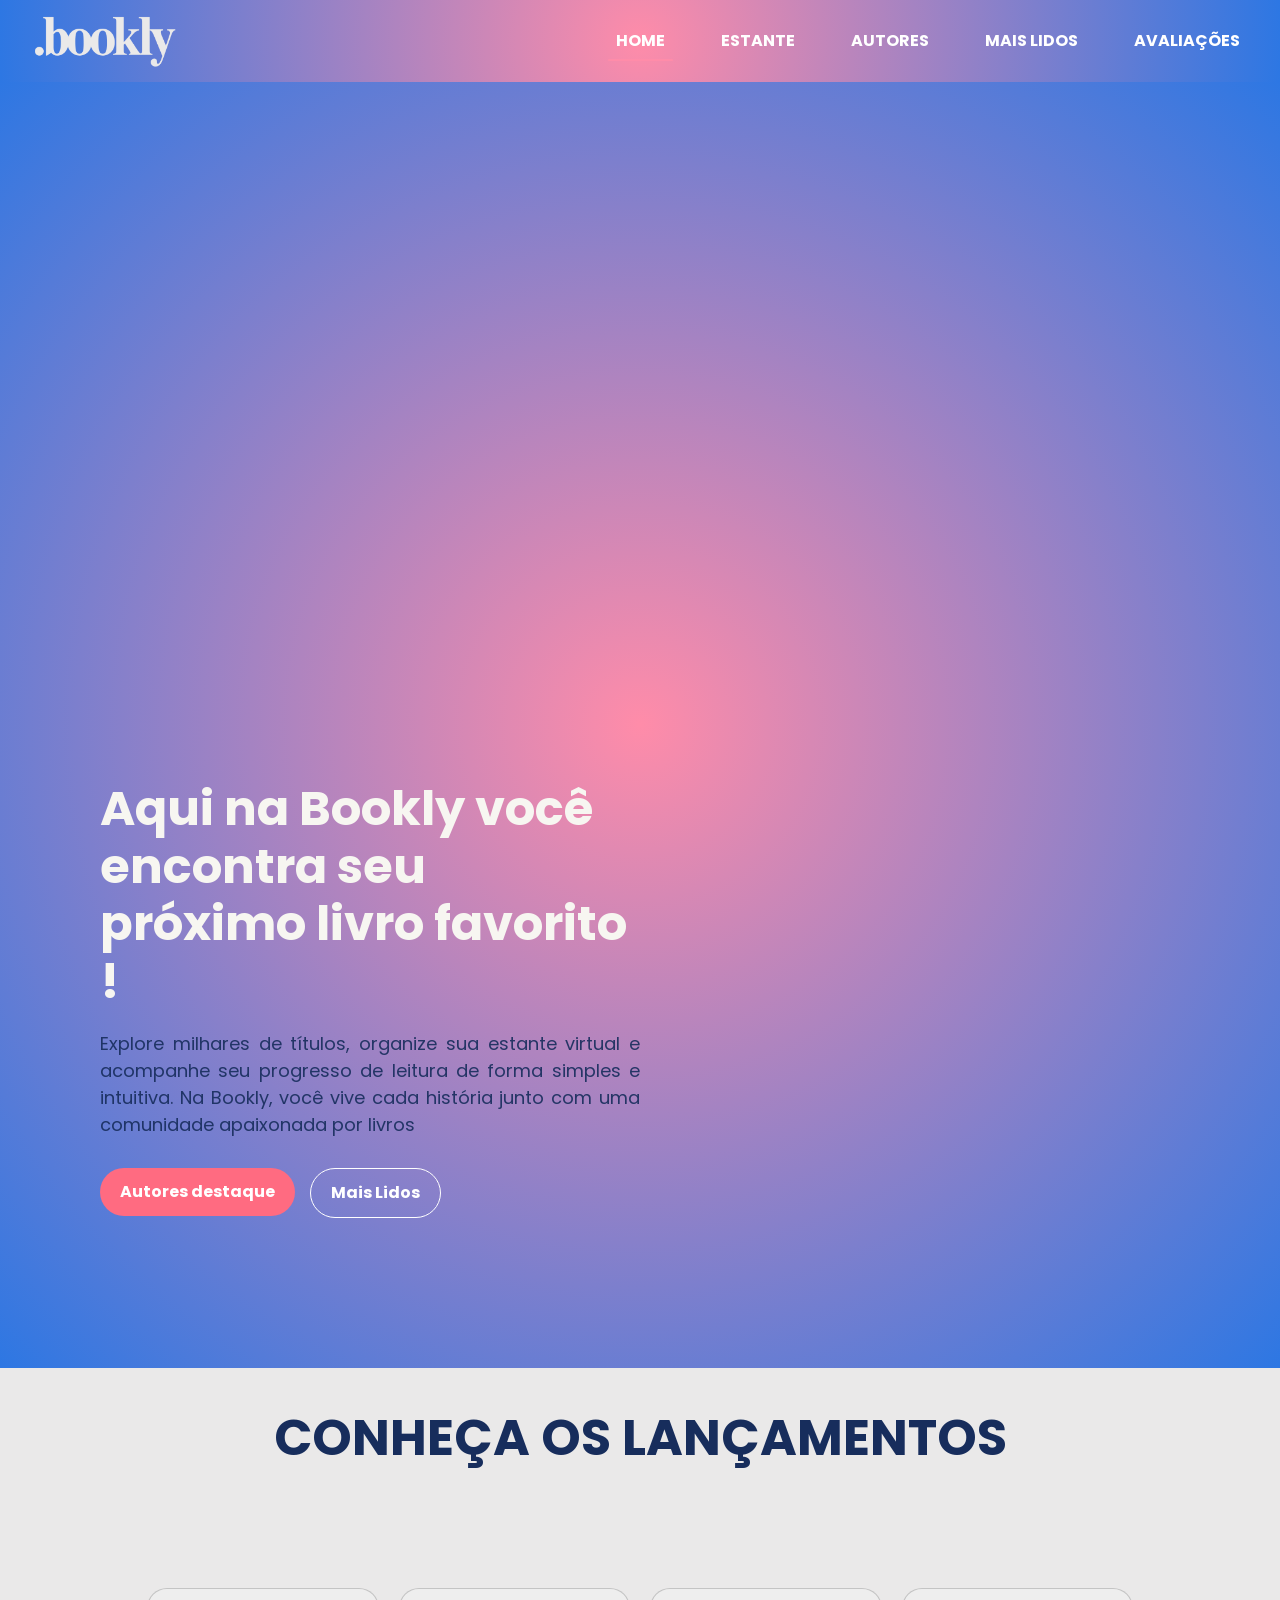
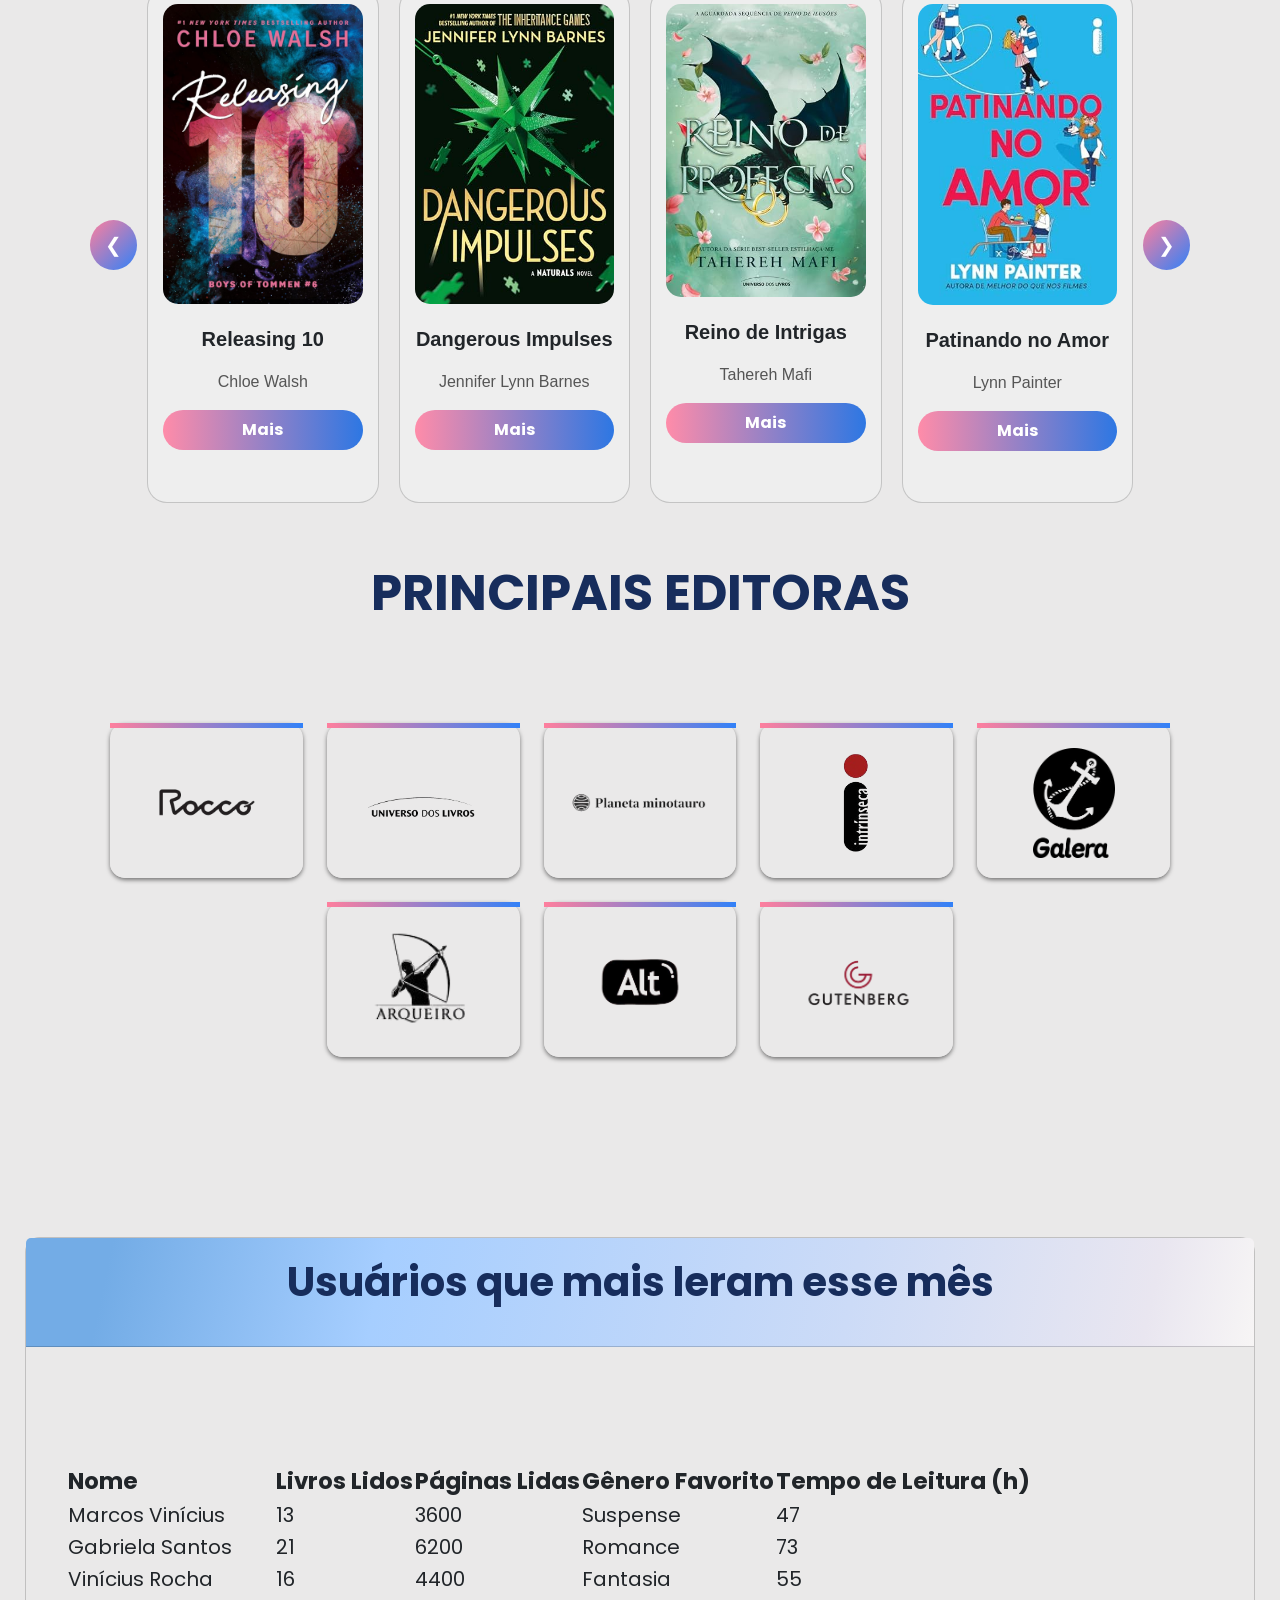
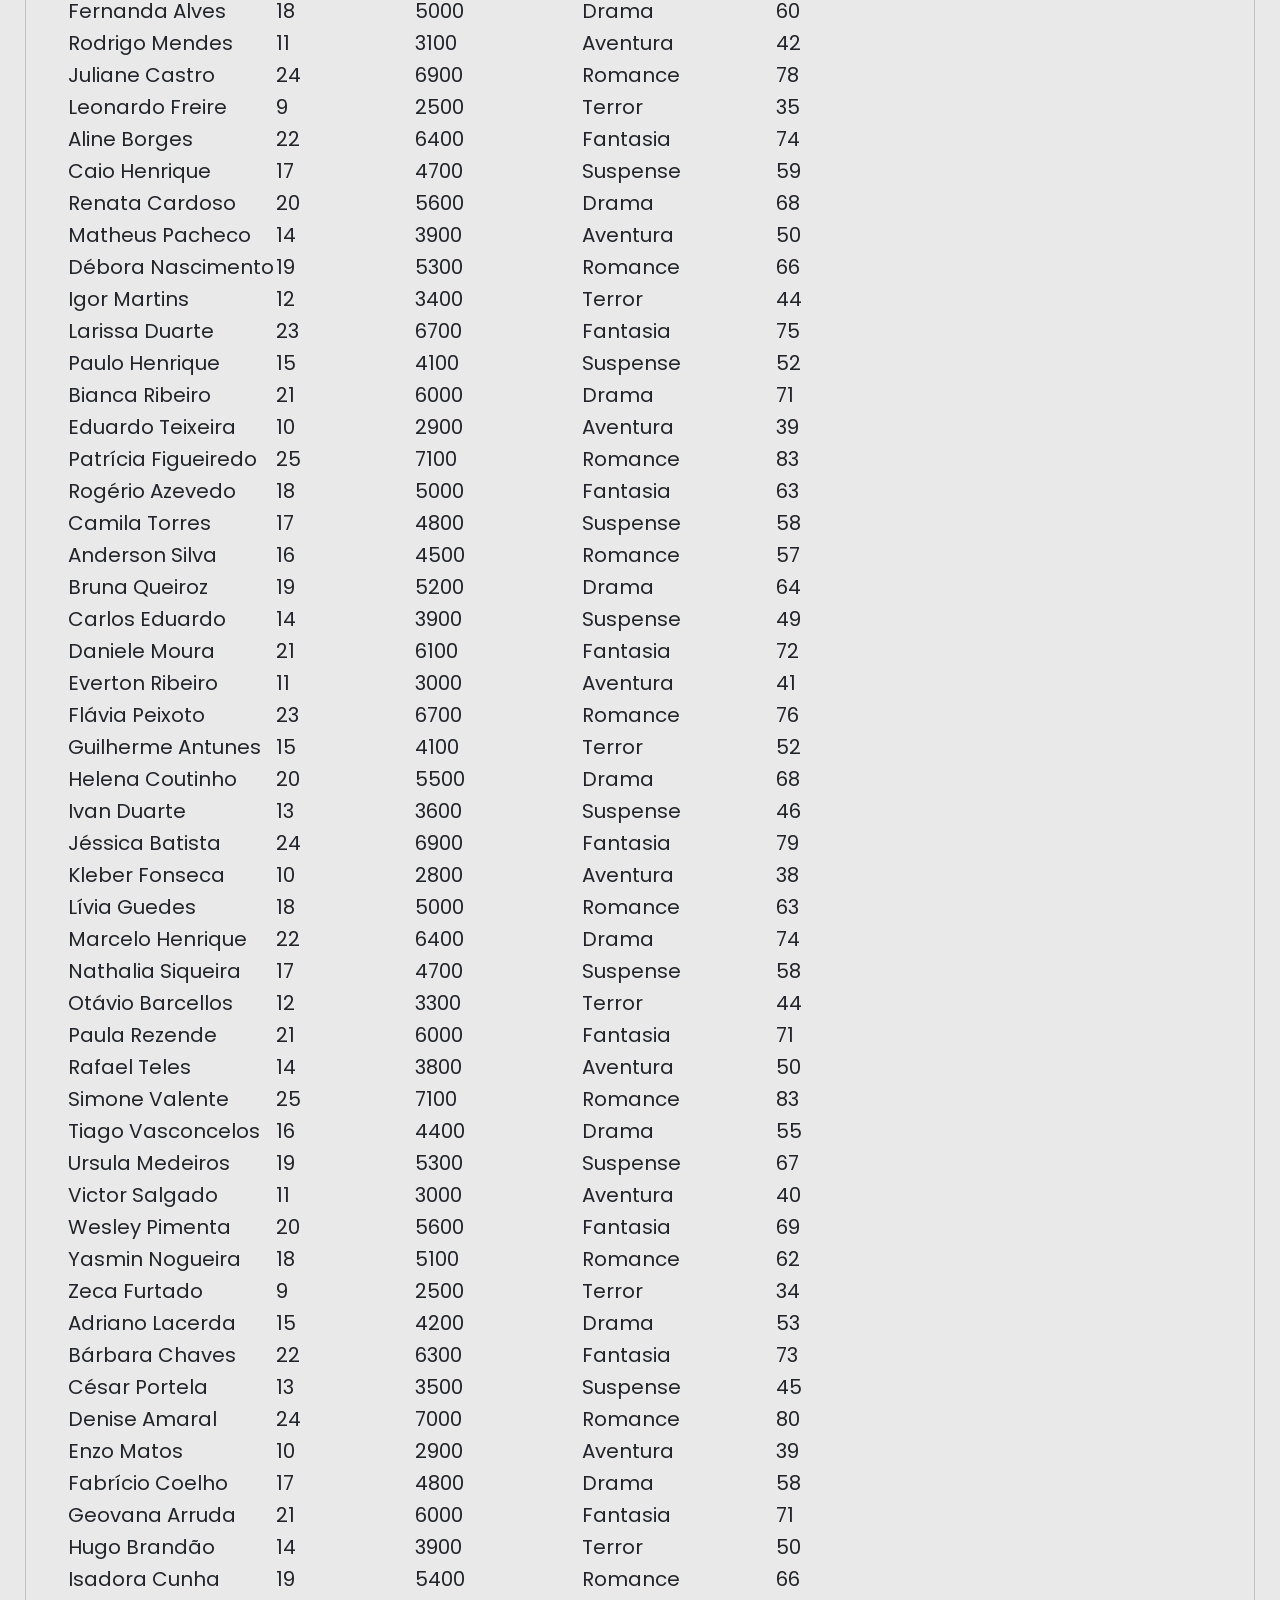
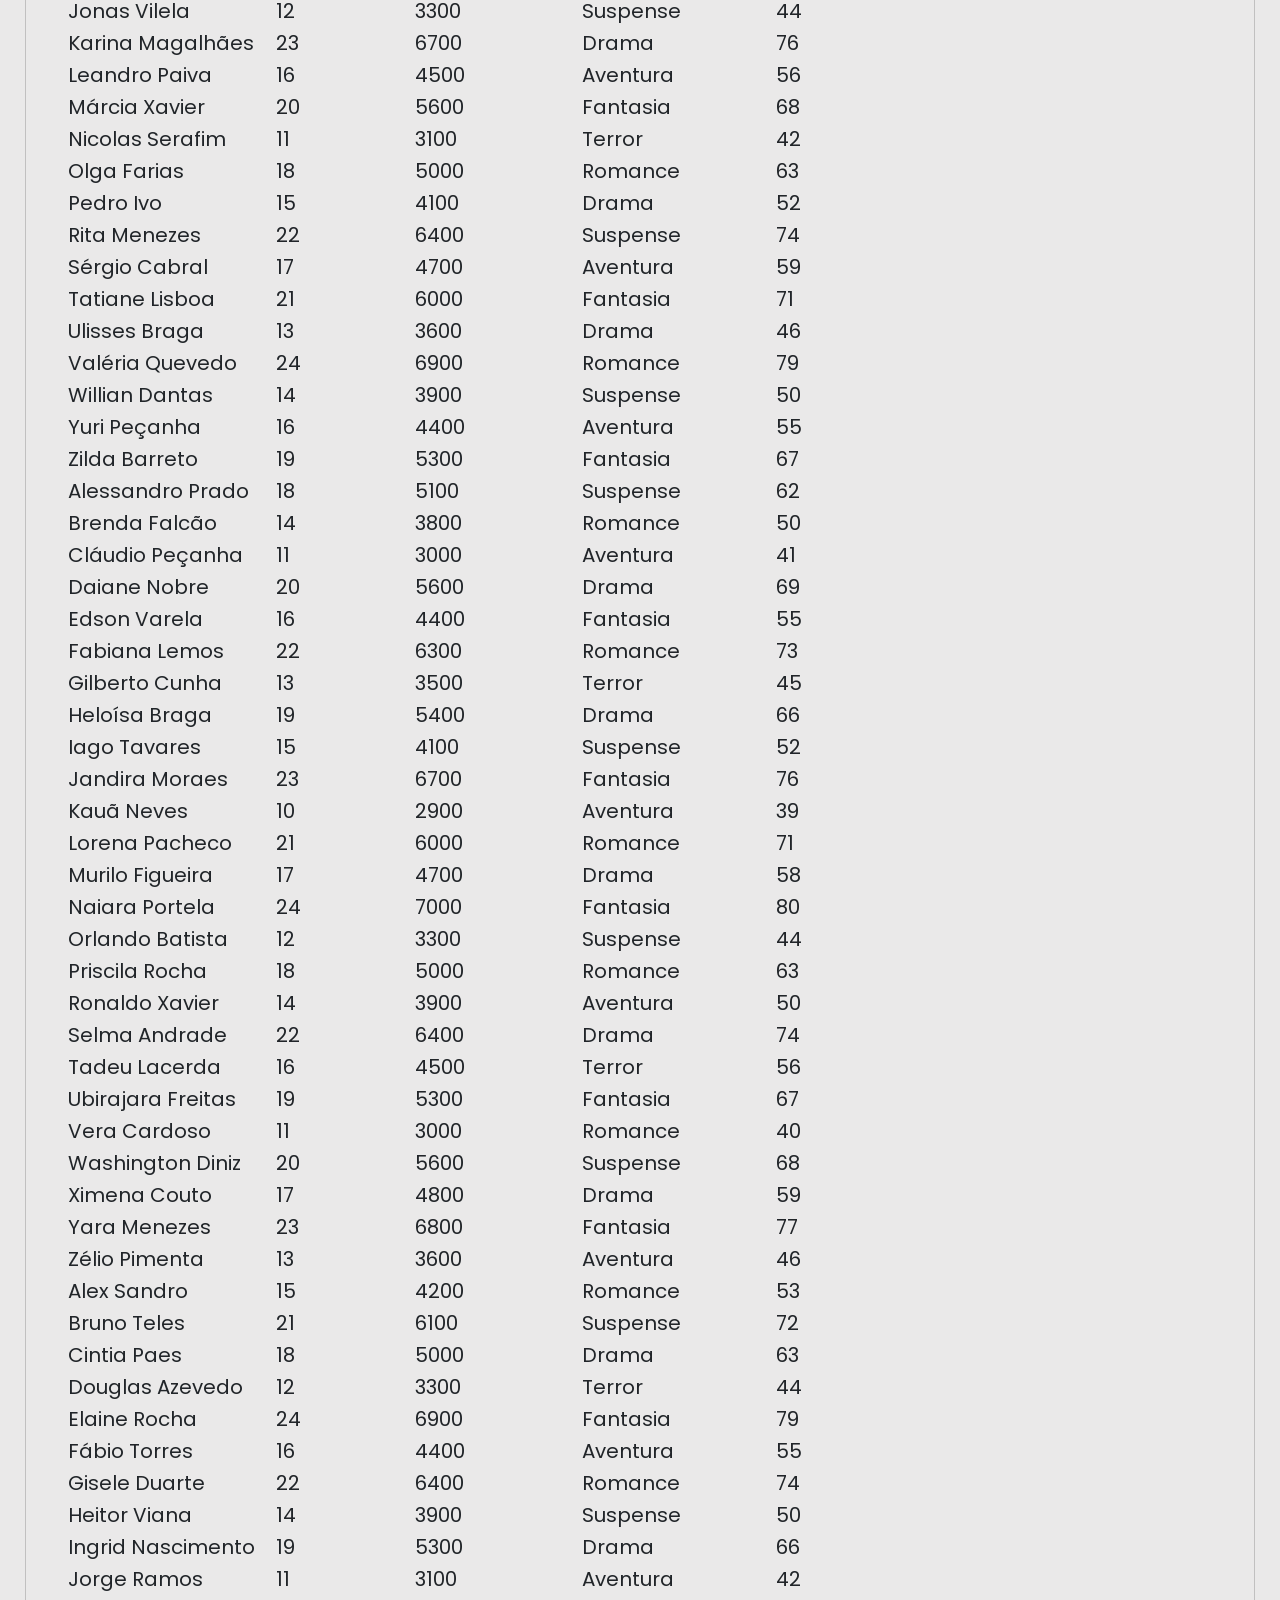
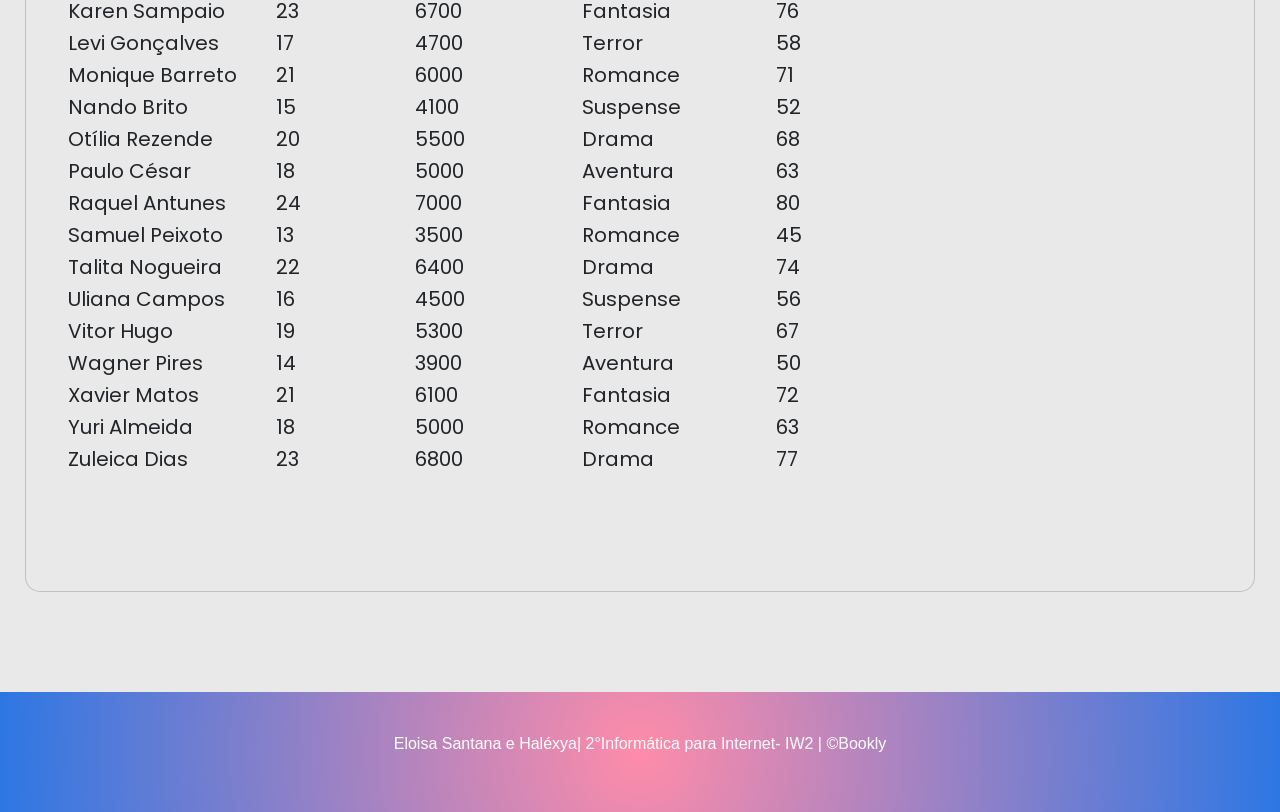
==== commit a818f52f: "mudei o header do index eloooo" ====
--- a/index.html
+++ b/index.html
@@ -21,29 +21,18 @@
     <link rel="stylesheet" href="https://cdn.jsdelivr.net/npm/bootstrap-icons@1.10.5/font/bootstrap-icons.css">
 
     <style>
-        body {
-            height: 100vh;
-            margin: 0;
+        header {
             background: radial-gradient(circle, rgba(255, 140, 169, 1) 0%, rgba(45, 119, 227, 1) 100%);
-            /* background: #FF8CA9;
-            background: linear-gradient(352deg, rgba(255, 140, 169, 1) 0%, rgba(45, 119, 227, 1) 100%); */
-        }
-
-
-        .hero {
-            height: 100vh;
-            display: flex;
-            justify-content: flex-start;
-            align-items: center;
-            padding: 60px;
             color: white;
-        }
-
-        .hero-content {
+            padding: 700px 100px 150px;
+            text-align: center;
+        }
+
+        .header-content{
             width: 50%;
         }
 
-        .hero h1 {
+        header h1 {
             font-size: 3rem;
             font-weight: bold;
             margin-bottom: 20px;
@@ -51,7 +40,7 @@
             text-align: left;
         }
 
-        .hero p {
+        header p {
             font-size: 18px;
             margin-bottom: 30px;
             text-align: left;
@@ -83,10 +72,6 @@
             color: white;
             font-family: 'Poppins', sans-serif;
             font-weight: bold;
-        }
-
-        .fundo {
-            background-color: #ebe9e7;
         }
 
         .textofundo {
@@ -298,8 +283,8 @@
 
 
 
-    <section class="hero">
-        <div class="hero-content">
+    <header>
+        <div class="header-content">
             <h1>Aqui na Bookly você encontra seu próximo livro favorito !</h1>
 
             <p class="subtitulo">Explore milhares de títulos, organize sua estante virtual e acompanhe seu progresso de
@@ -317,9 +302,9 @@
 
             </div>
         </div>
-    </section>
-
-    <section class="fundo">
+    </header>
+
+    <section>
         <h1 class="textofundo">CONHEÇA OS LANÇAMENTOS</h1>
         <div class="container">
             <div class="container-carrossel">
@@ -1320,10 +1305,10 @@
             </div>
         </div>
 
-        <footer>
-            <p>Eloisa Santana e Haléxya| 2°Informática para Internet- IW2 | ©Bookly</p>
-        </footer>
     </section>
+    <footer>
+        <p>Eloisa Santana e Haléxya| 2°Informática para Internet- IW2 | ©Bookly</p>
+    </footer>
     <script>
         fetch("json/editoras.json")
             .then(res => res.json())
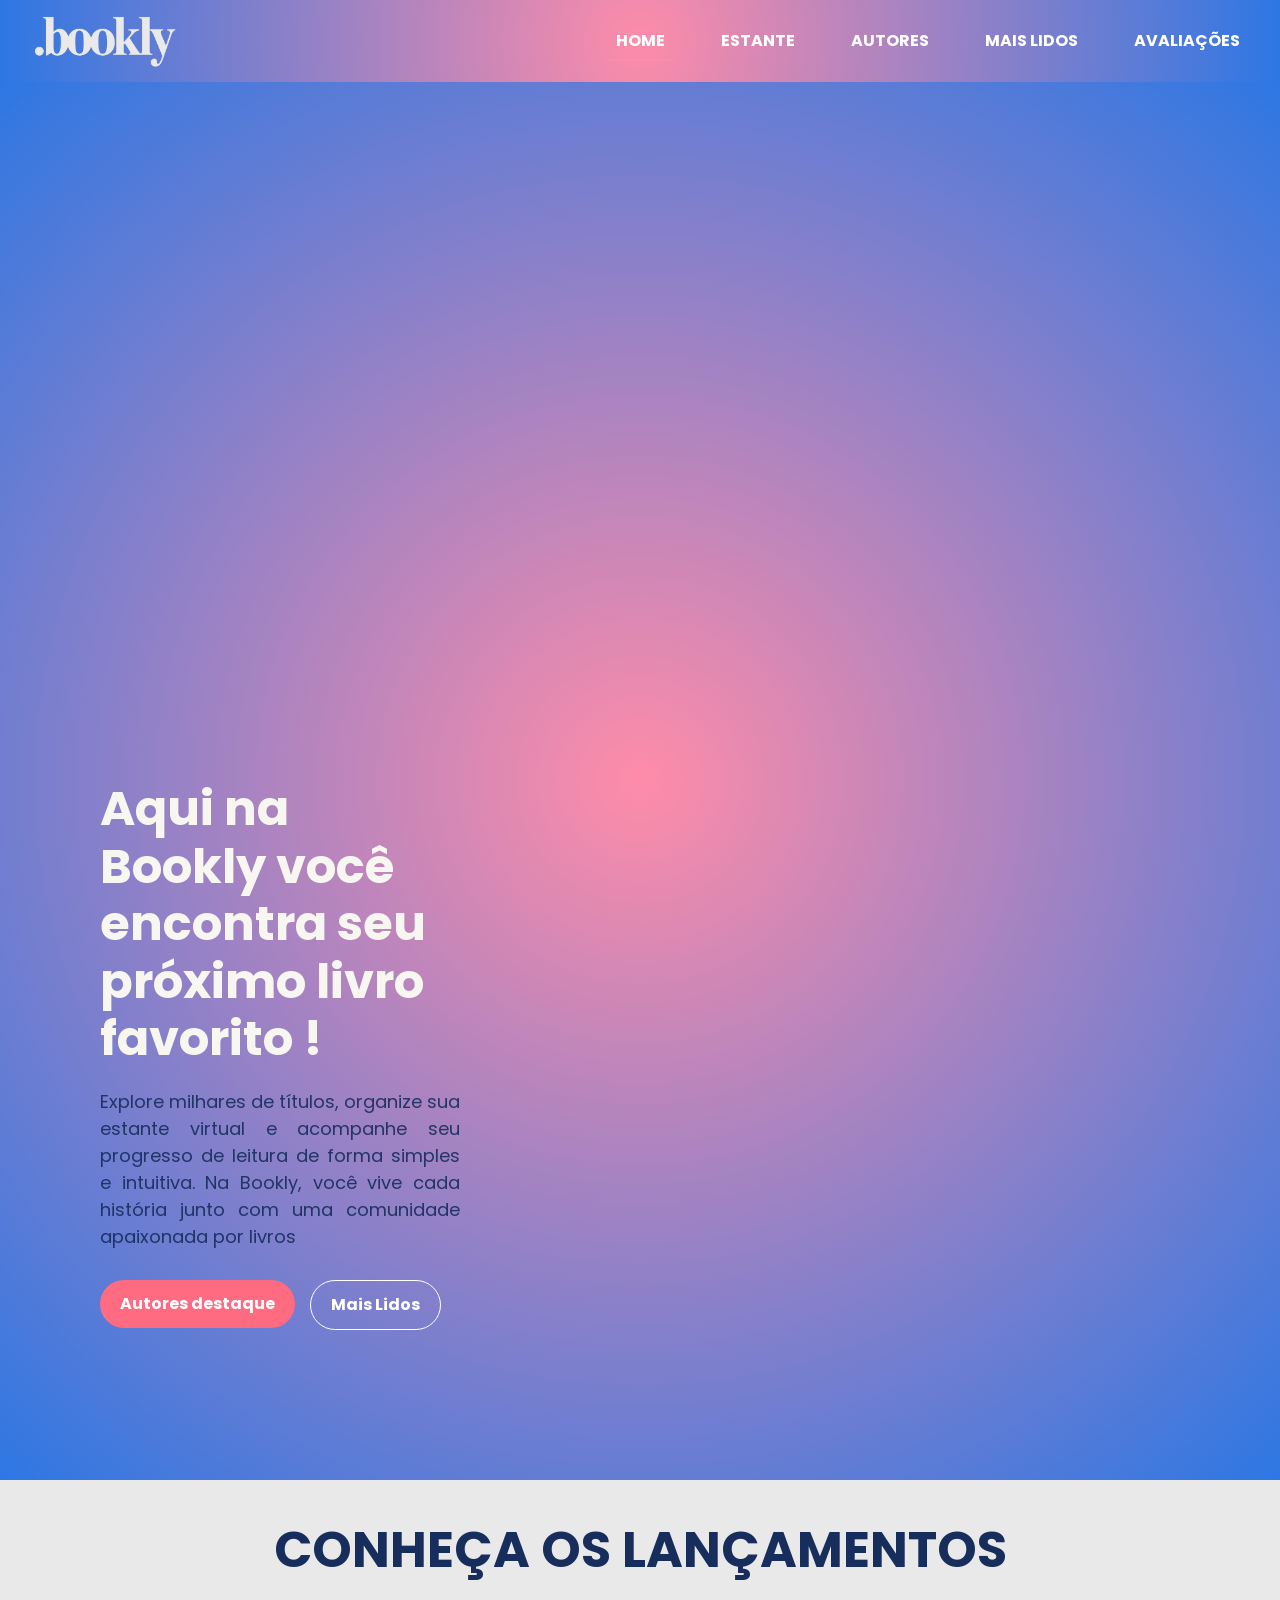
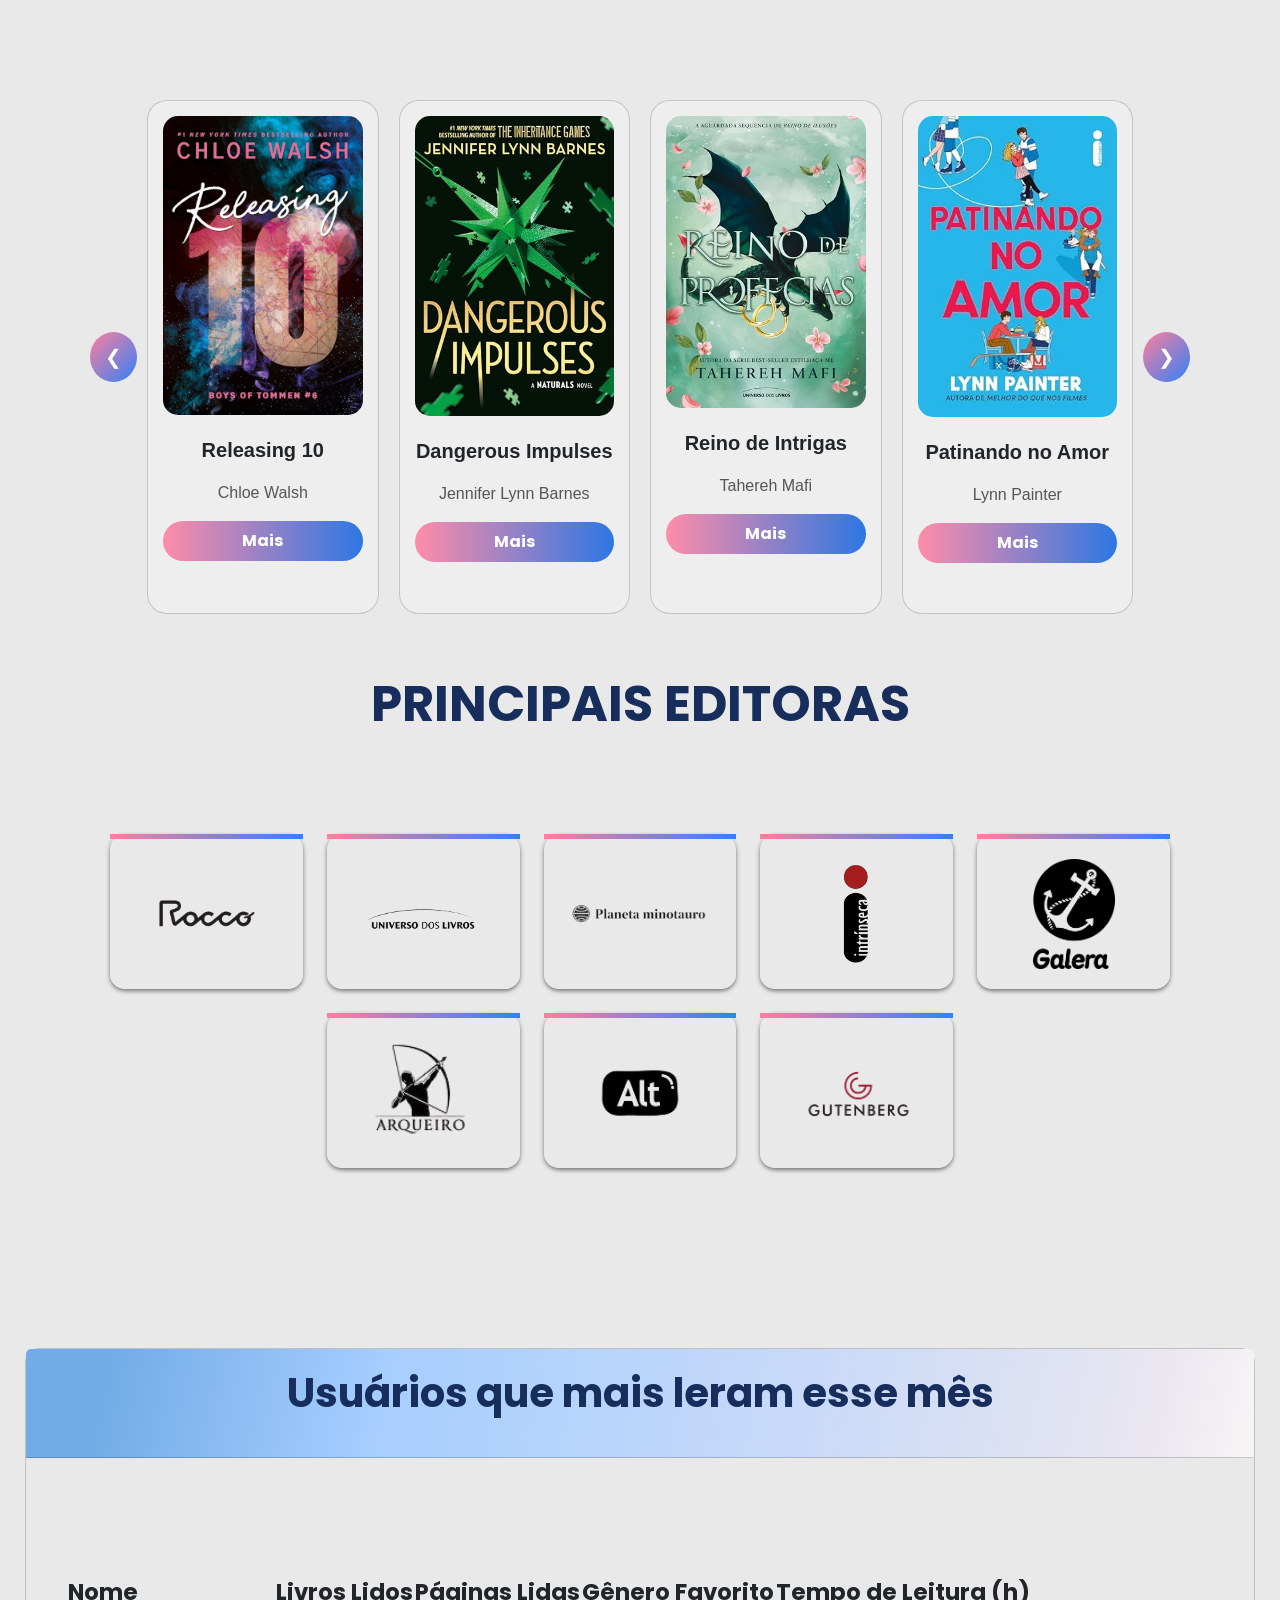
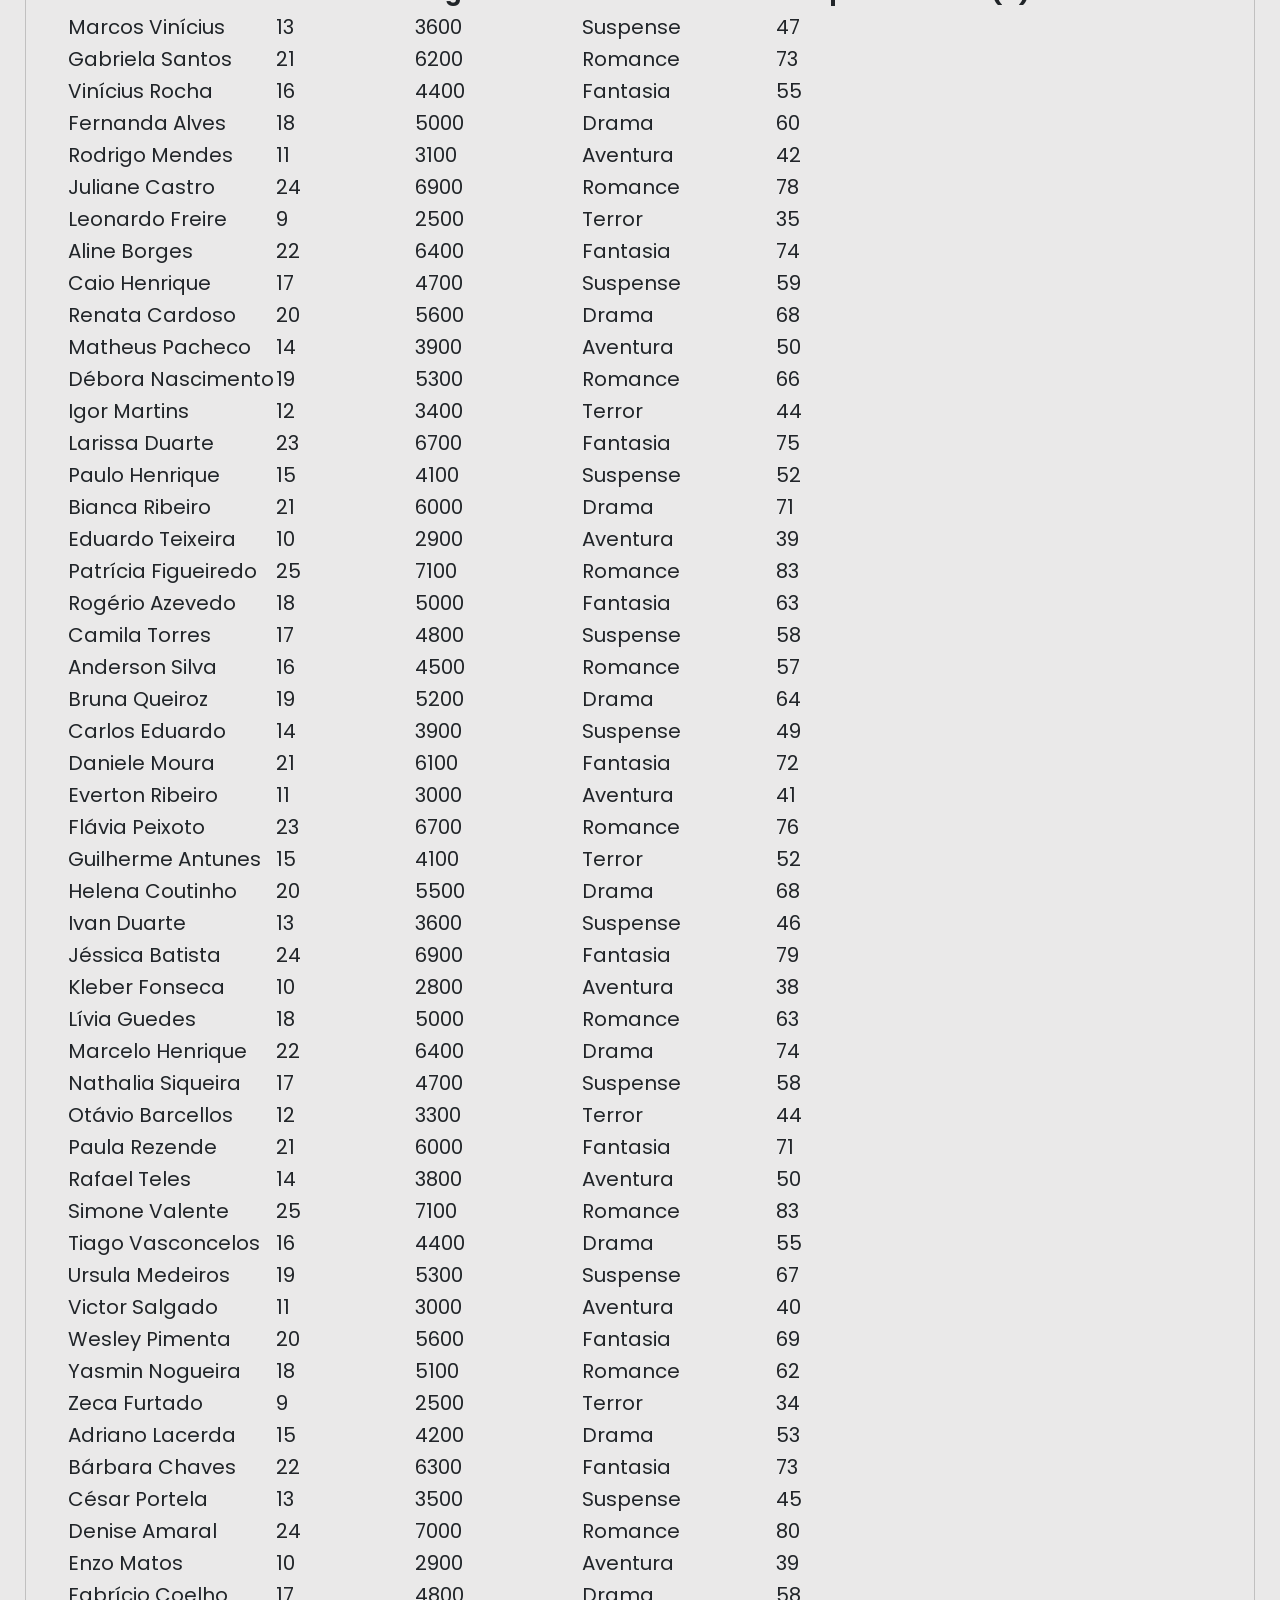
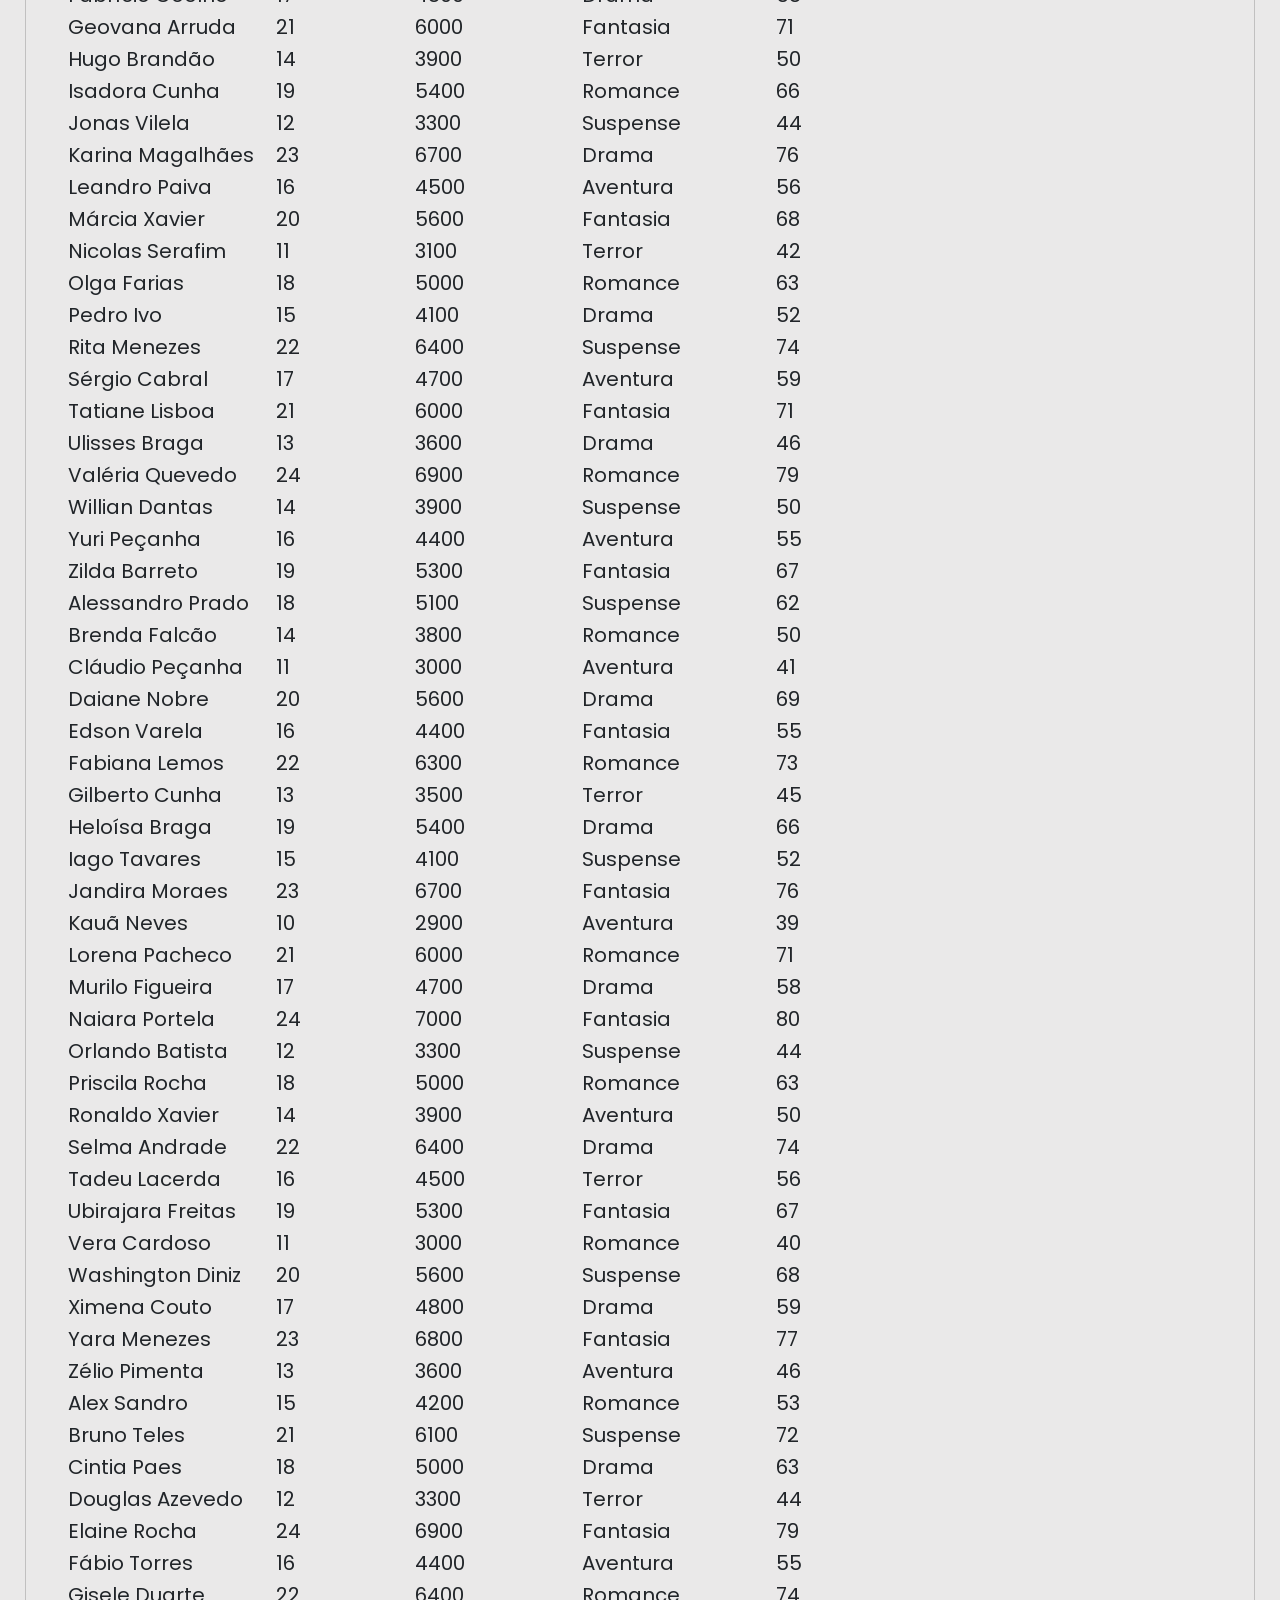
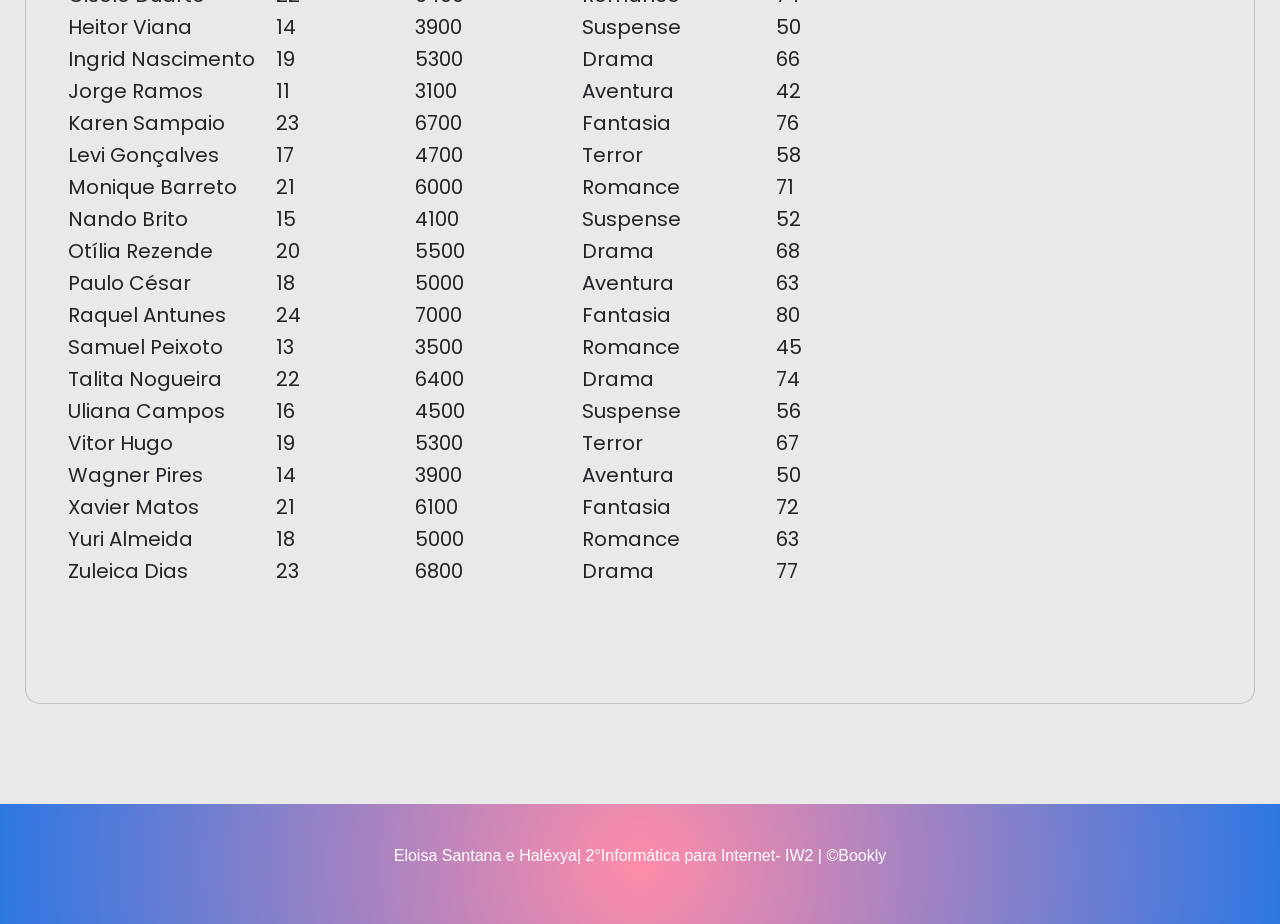
==== commit 946c6ca8: "header com col" ====
--- a/index.html
+++ b/index.html
@@ -284,7 +284,7 @@
 
 
     <header>
-        <div class="header-content">
+        <div class="col-12 col-md-4">
             <h1>Aqui na Bookly você encontra seu próximo livro favorito !</h1>
 
             <p class="subtitulo">Explore milhares de títulos, organize sua estante virtual e acompanhe seu progresso de
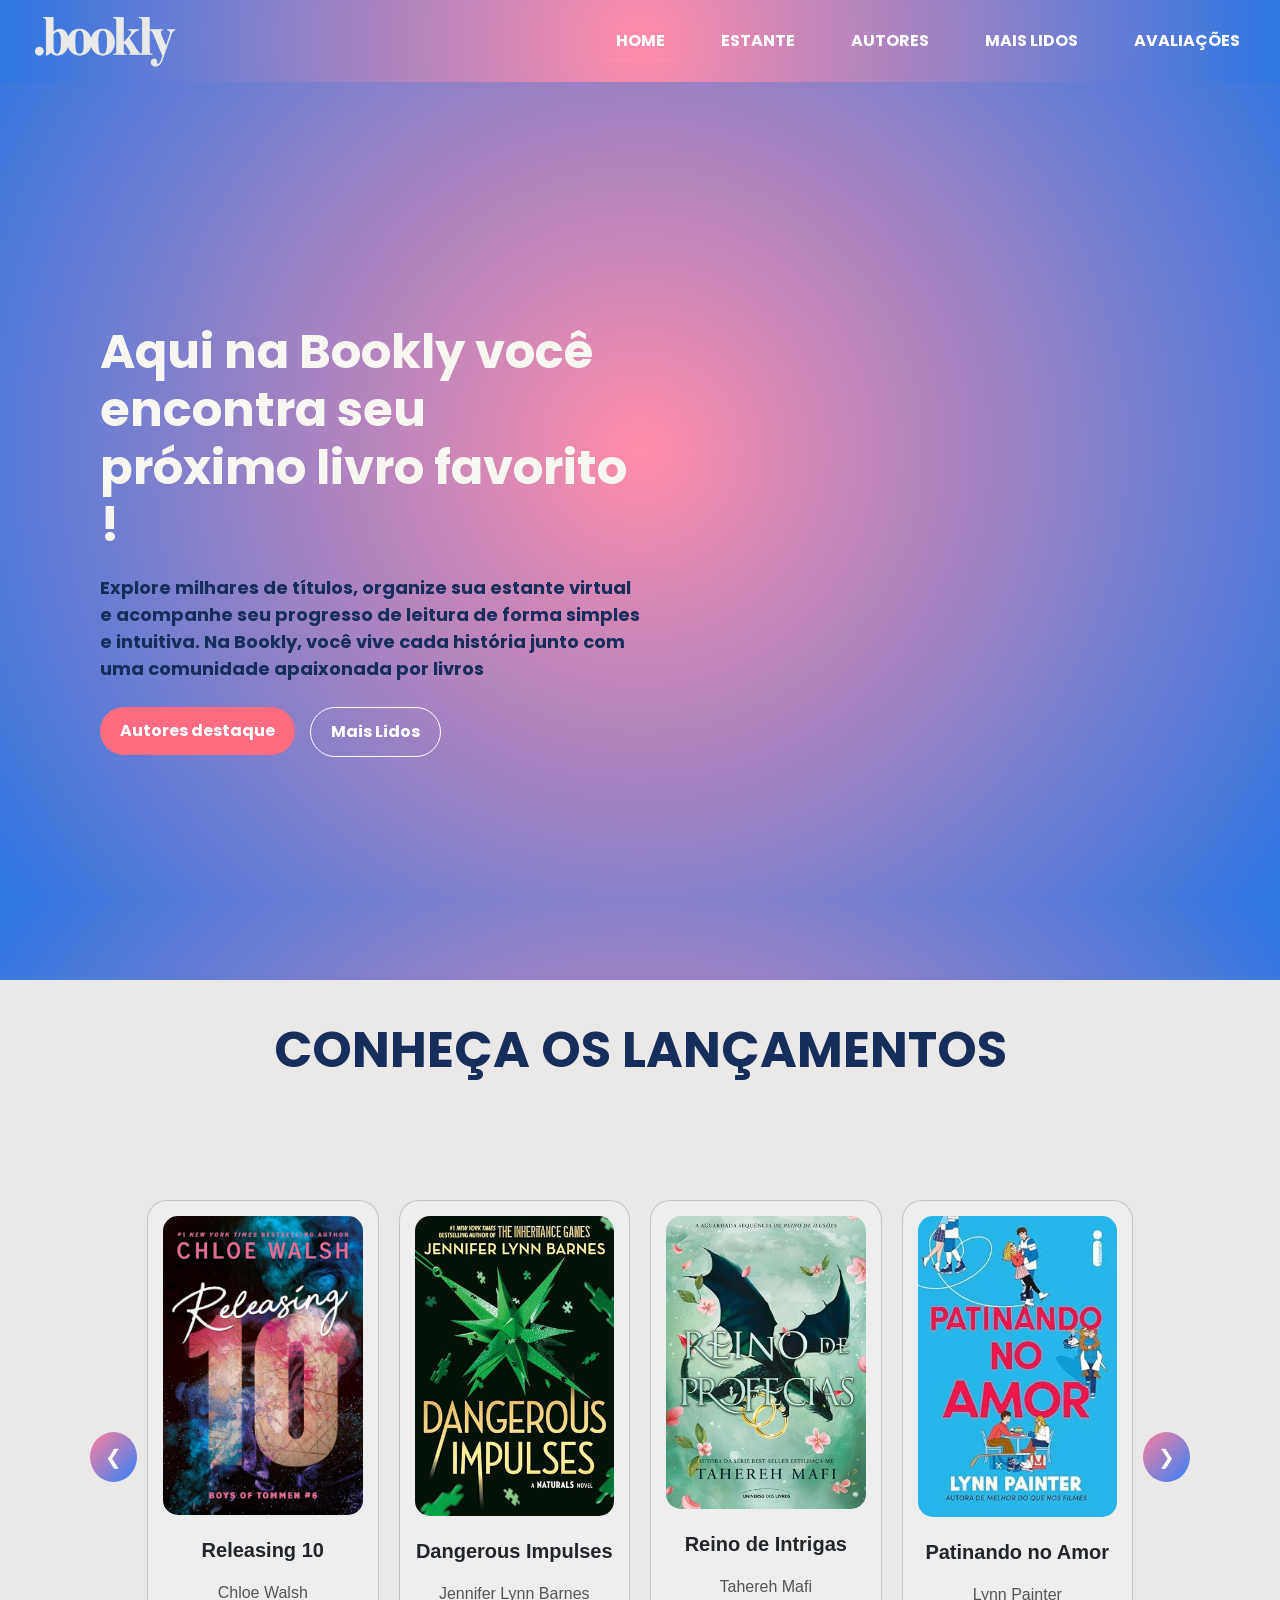
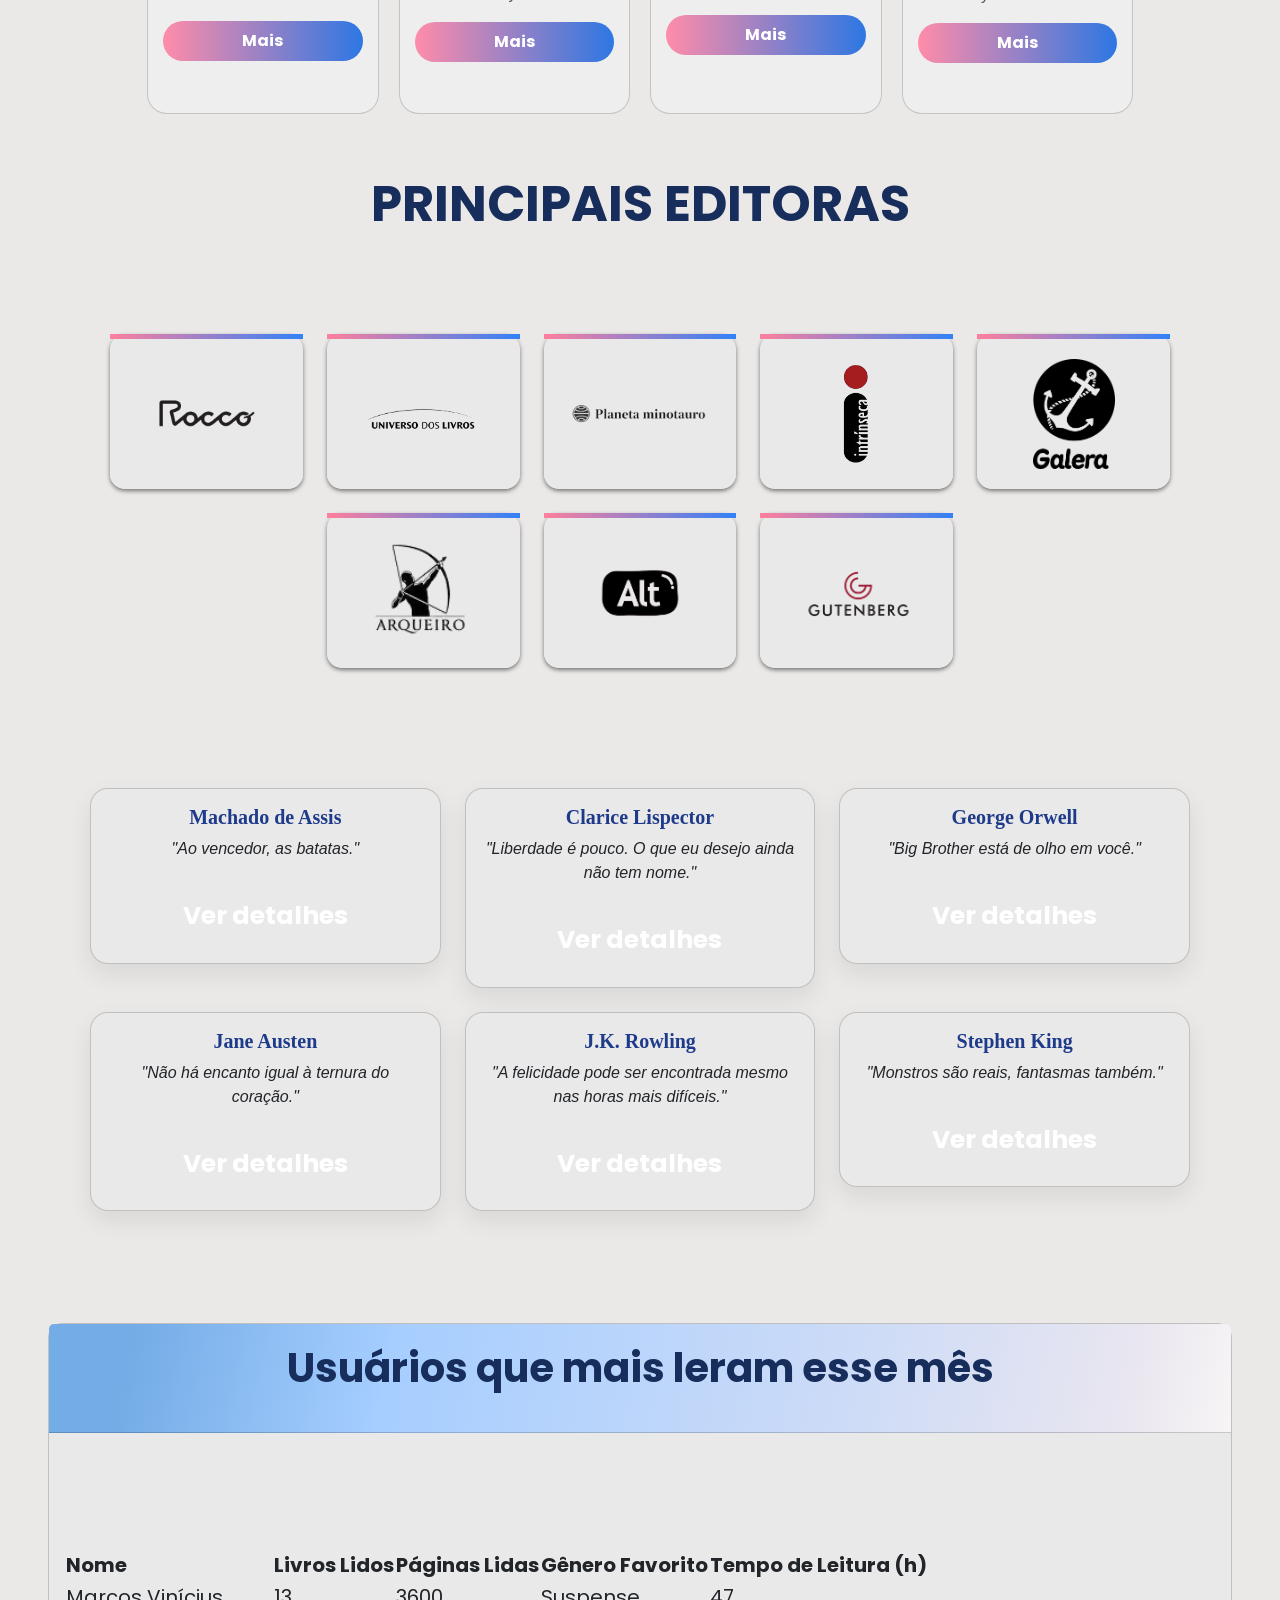
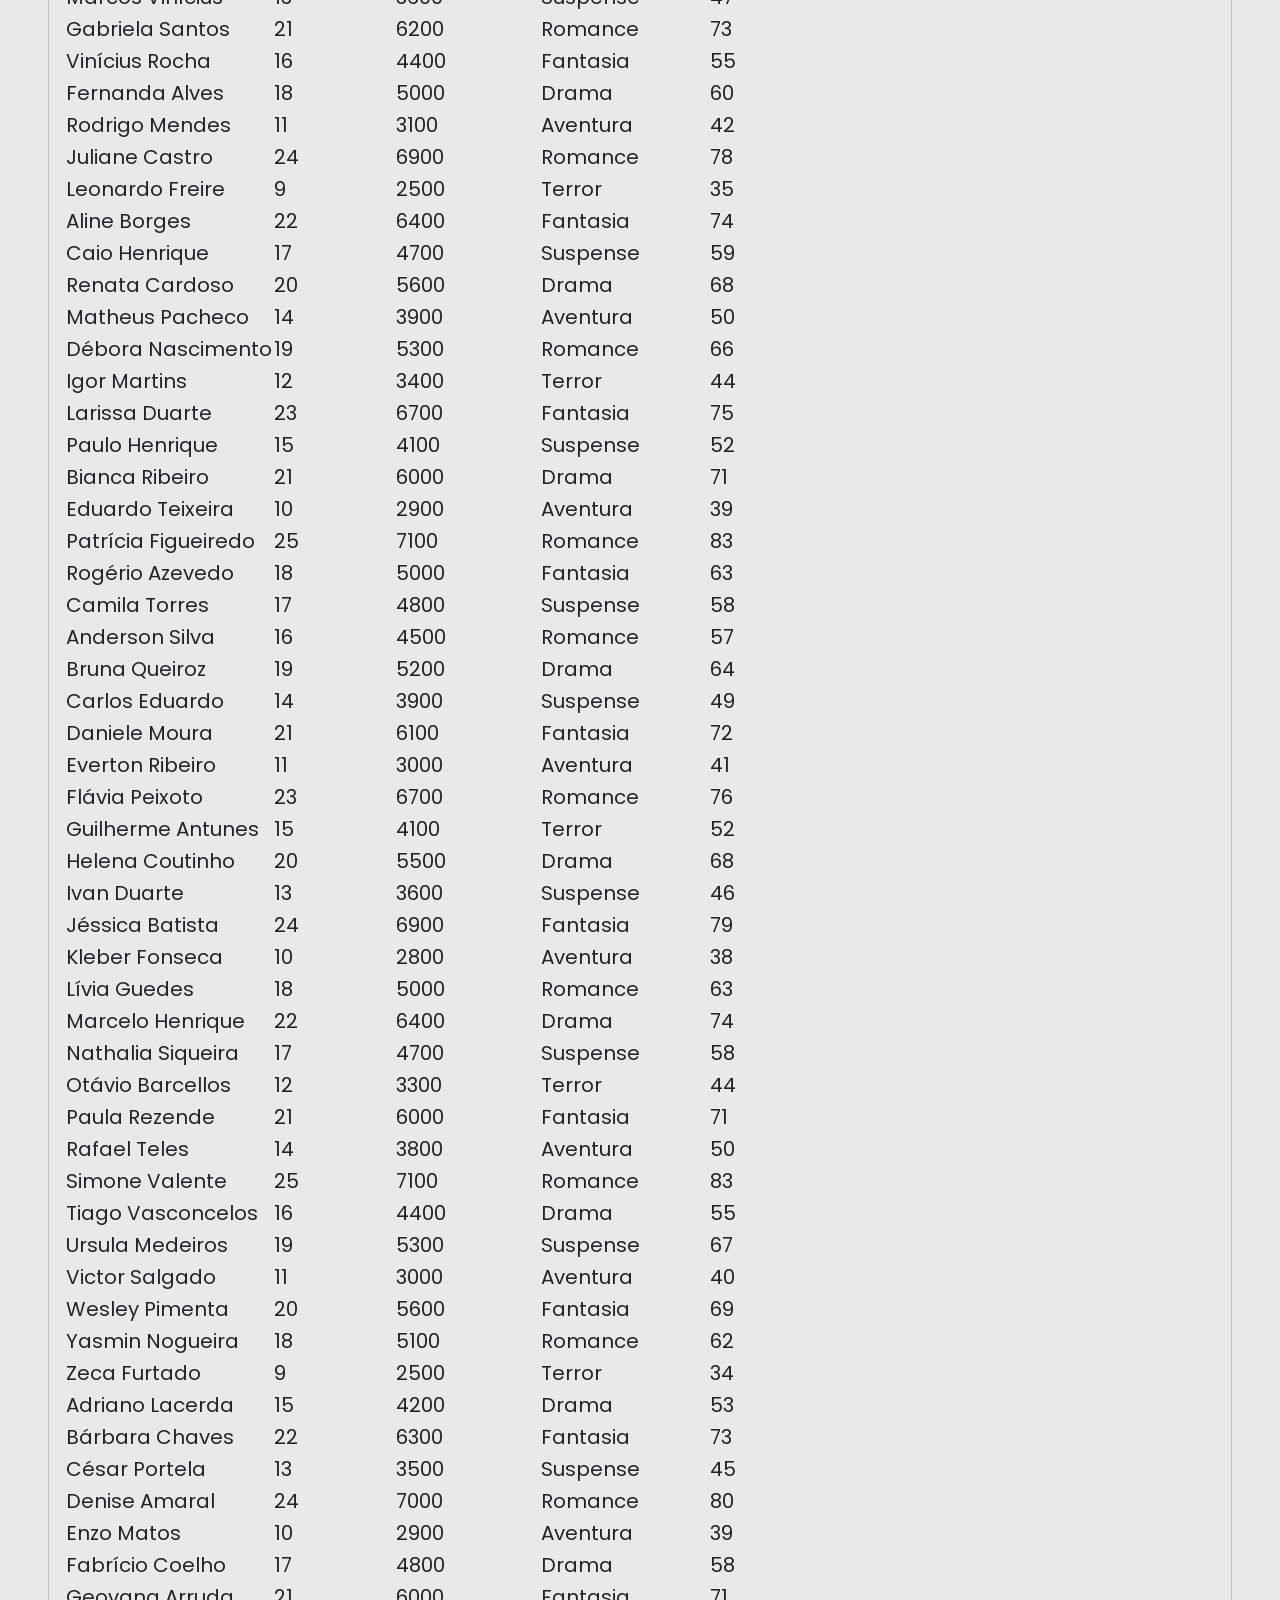
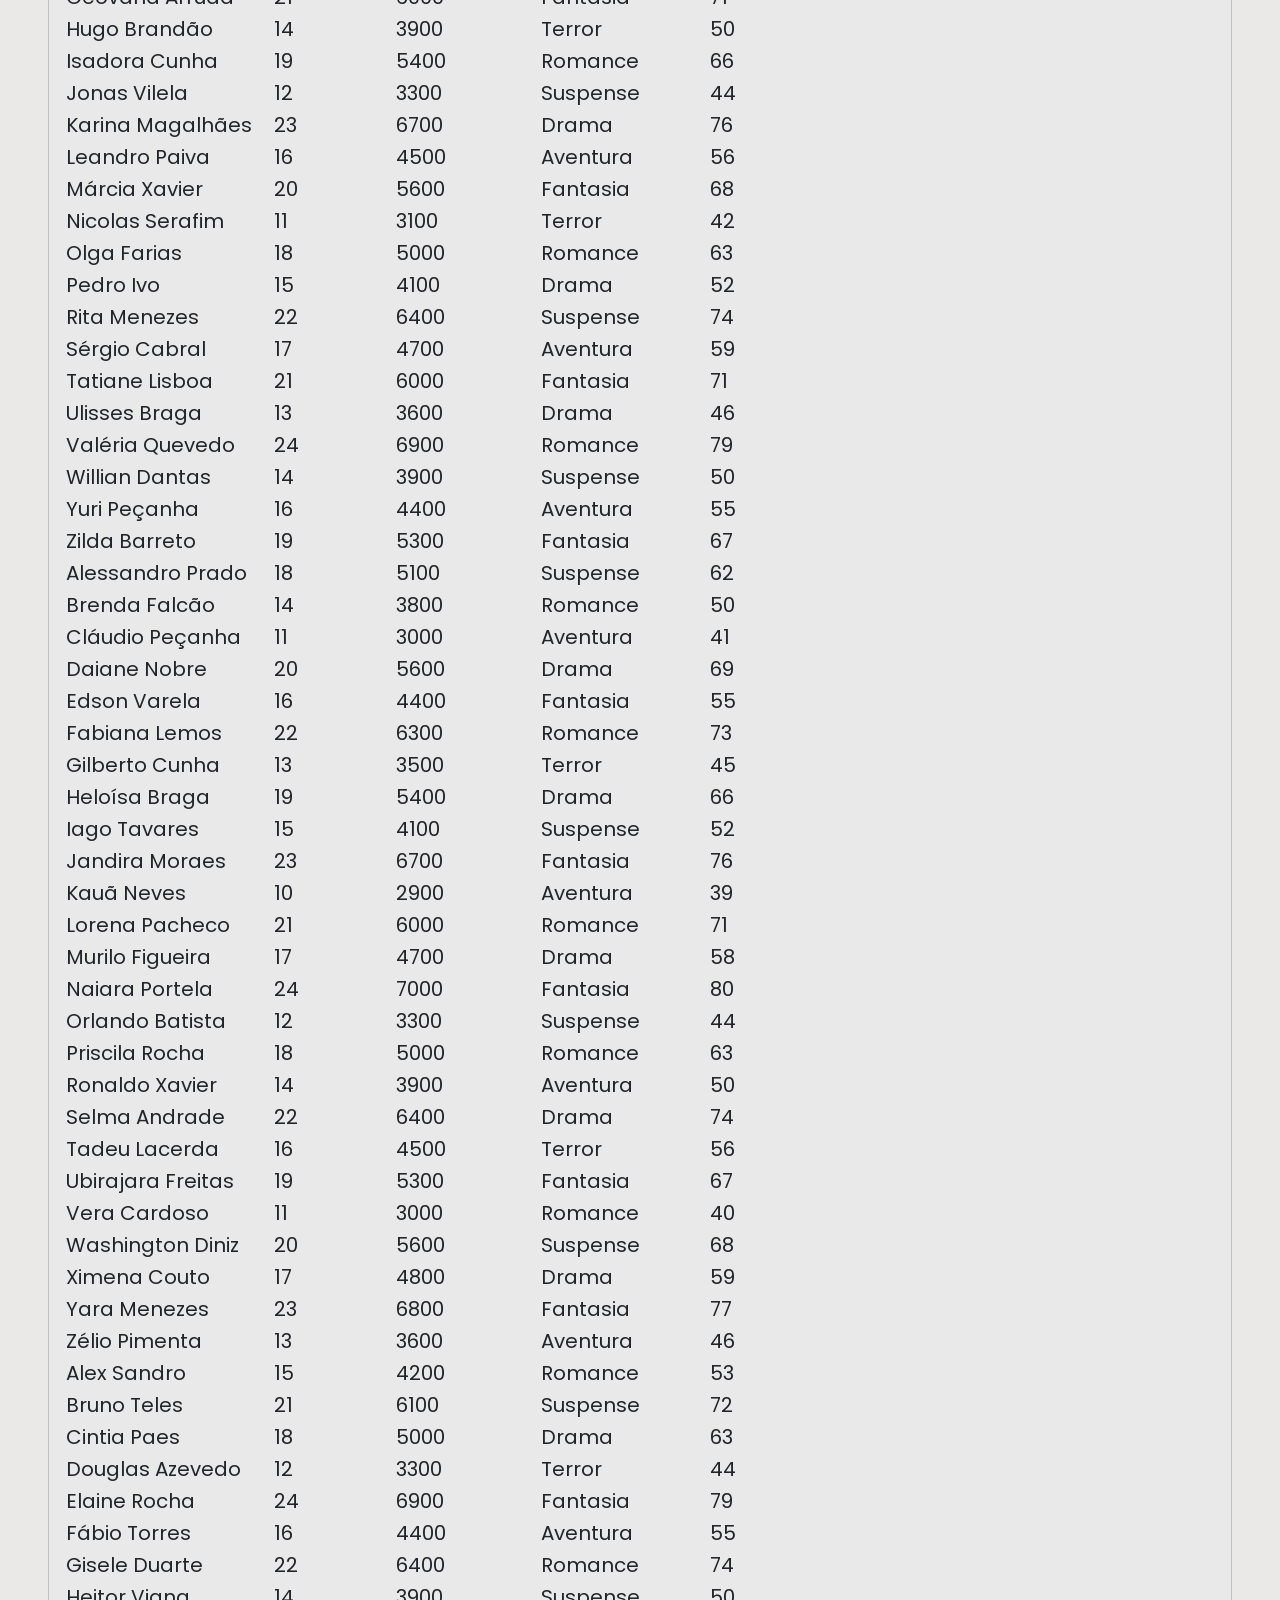
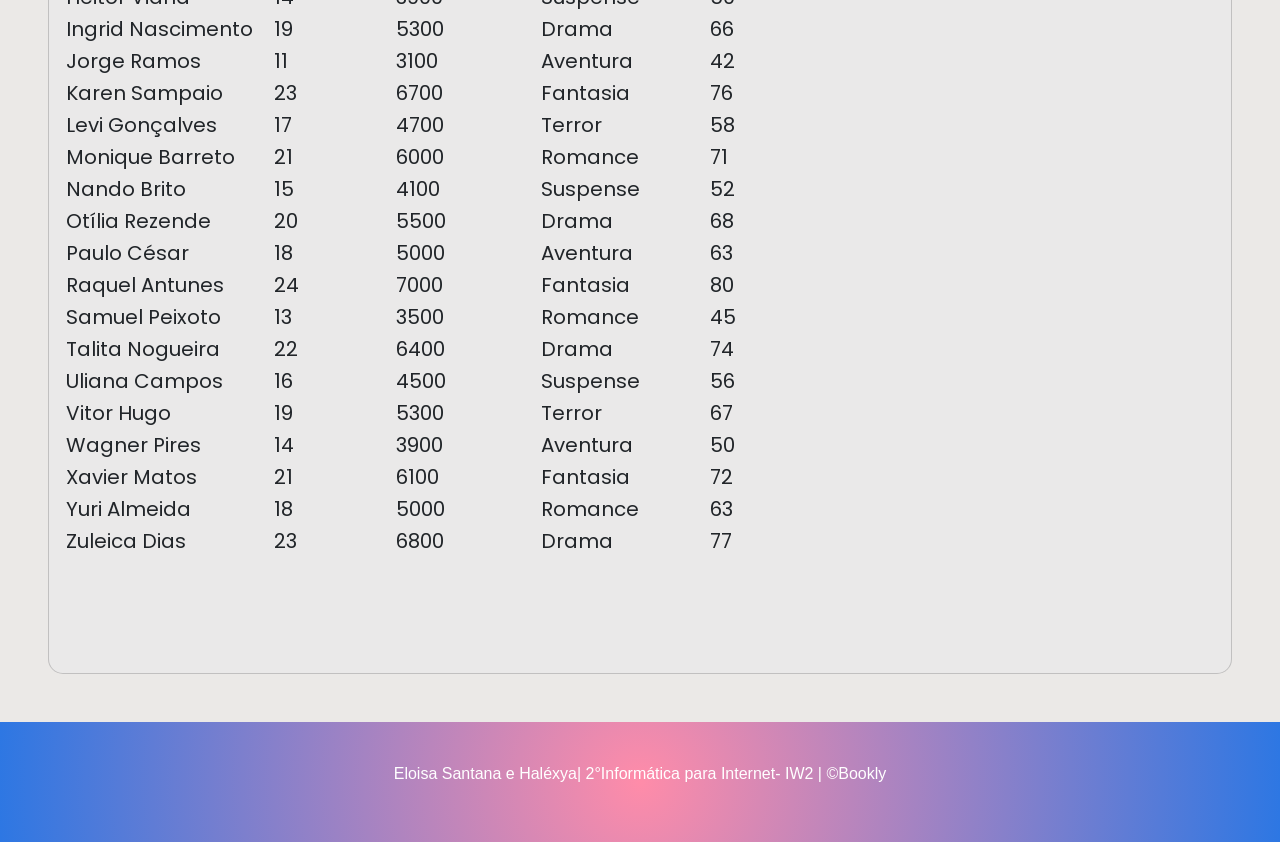
==== commit da9fe3c0: "quase morri" ====
--- a/index.html
+++ b/index.html
@@ -21,18 +21,31 @@
     <link rel="stylesheet" href="https://cdn.jsdelivr.net/npm/bootstrap-icons@1.10.5/font/bootstrap-icons.css">
 
     <style>
-        header {
+        body {
+            height: 100vh;
+            margin: 0;
             background: radial-gradient(circle, rgba(255, 140, 169, 1) 0%, rgba(45, 119, 227, 1) 100%);
+            /* background: #FF8CA9;
+            background: linear-gradient(352deg, rgba(255, 140, 169, 1) 0%, rgba(45, 119, 227, 1) 100%); */
+        }
+
+        .hero {
+            height: 100vh;
+            display: flex;
+            justify-content: flex-start;
+            align-items: center;
+            padding: 60px;
             color: white;
-            padding: 700px 100px 150px;
+            padding: 300px 100px 280px;
             text-align: center;
         }
 
-        .header-content{
+        .hero-content {
             width: 50%;
         }
 
-        header h1 {
+
+        .hero h1 {
             font-size: 3rem;
             font-weight: bold;
             margin-bottom: 20px;
@@ -40,10 +53,20 @@
             text-align: left;
         }
 
-        header p {
+        .hero p {
             font-size: 18px;
-            margin-bottom: 30px;
+            margin-bottom: 25px;
             text-align: left;
+            font-weight: bold;
+        }
+
+        .fundo {
+            background-color: #ebe9e7;
+        }
+
+        .textofundo {
+            padding: 40px;
+            font-size: 50px;
         }
 
         .botoes {
@@ -244,6 +267,46 @@
             .btn {
                 display: none;
             }
+        }
+
+        .book-container {
+            max-width: 800px;
+            margin: 40px auto;
+            background: white;
+            padding: 40px;
+            border-radius: 10px;
+            box-shadow: 0 0 15px rgba(0, 0, 0, 0.1);
+        }
+
+        .chapter-title {
+            margin-top: 40px;
+            margin-bottom: 20px;
+        }
+
+        .book-title {
+            text-align: center;
+            margin-bottom: 30px;
+        }
+
+        .page-number {
+            text-align: center;
+            margin-top: 40px;
+            color: gray;
+        }
+
+        .card-autor {
+            border-radius: 18px;
+            box-shadow: 0 10px 25px rgba(0, 0, 0, 0.08);
+            transition: 0.3s;
+        }
+
+        .card-autor:hover {
+            transform: translateY(-5px);
+        }
+
+        .autor-nome {
+            font-family: 'Anton';
+            color: #1e3a8a;
         }
     </style>
 </head>
@@ -282,9 +345,8 @@
     </nav>
 
 
-
-    <header>
-        <div class="col-12 col-md-4">
+    <section class="hero">
+        <div class="hero-content">
             <h1>Aqui na Bookly você encontra seu próximo livro favorito !</h1>
 
             <p class="subtitulo">Explore milhares de títulos, organize sua estante virtual e acompanhe seu progresso de
@@ -299,12 +361,11 @@
                 <a href="graficos.html">
                     <button class="btn-outline">Mais Lidos</button>
                 </a>
-
             </div>
         </div>
-    </header>
-
-    <section>
+    </section>
+
+    <section class="fundo">
         <h1 class="textofundo">CONHEÇA OS LANÇAMENTOS</h1>
         <div class="container">
             <div class="container-carrossel">
@@ -409,6 +470,28 @@
                 </div>
             </div>
         </div>
+ 
+
+
+        <div class="container">
+            <div class="row" id="listaAutores"></div>
+        </div>
+
+        <div class="modal fade" id="modalAutor">
+            <div class="modal-dialog">
+                <div class="modal-content">
+                    <div class="modal-header">
+                        <h5 id="modalTitulo"></h5>
+                        <button class="btn-close" data-bs-dismiss="modal"></button>
+                    </div>
+                    <div class="modal-body" id="modalConteudo"></div>
+                </div>
+            </div>
+        </div>
+
+
+
+
         <script>
             const carrossel = document.querySelector(".carrossel");
             const btnNext = document.querySelector(".next");
@@ -422,23 +505,6 @@
                 carrossel.scrollBy({ left: -300, behavior: "smooth" });
             });</script>
 
-        <!-- <div class="container tbr-container">
-            <img src="img/toberead.png" style="margin-left: 50px;" alt="To be read (tbr)">
-
-            <p class="tbr">
-                O desafio To Be Read é a sua chance de transformar intenção em ação.
-                Sabe aquela lista infinita de livros que você sempre fala “vou ler depois”? Aqui, ela ganha vida.
-                Como funciona:
-                Você seleciona livros da sua estante de “quero ler” e define uma meta — pode ser mensal, anual ou
-                personalizada. A partir disso, a Bookly acompanha seu progresso, mostrando quantos livros você já
-                concluiu e
-                quanto falta para atingir seu objetivo.
-                Acompanhe seu progresso:
-                Com gráficos simples e intuitivos, você consegue visualizar sua evolução ao longo do tempo, tornando a
-                experiência mais motivadora.
-            </p>
-        </div> -->
-
 
 
 
@@ -446,869 +512,923 @@
             let table = new DataTable('#myTable');
         </script>
 
-        <div class="">
-            <div class="card tabela">
-                <div class="card-header">
-                    <h1>Usuários que mais leram esse mês</h1>
-                </div>
-                <div class="card-body">
-                    <table class="tabela" id="minhaTabela">
-                        <thead>
-                            <tr>
-                                <th>Nome</th>
-                                <th>Livros Lidos</th>
-                                <th>Páginas Lidas</th>
-                                <th>Gênero Favorito</th>
-                                <th>Tempo de Leitura (h)</th>
-                            </tr>
-                        </thead>
-                        <tbody>
-                            <tr>
-                                <td>Marcos Vinícius</td>
-                                <td>13</td>
-                                <td>3600</td>
-                                <td>Suspense</td>
-                                <td>47</td>
-                            </tr>
-                            <tr>
-                                <td>Gabriela Santos</td>
-                                <td>21</td>
-                                <td>6200</td>
-                                <td>Romance</td>
-                                <td>73</td>
-                            </tr>
-                            <tr>
-                                <td>Vinícius Rocha</td>
-                                <td>16</td>
-                                <td>4400</td>
-                                <td>Fantasia</td>
-                                <td>55</td>
-                            </tr>
-                            <tr>
-                                <td>Fernanda Alves</td>
-                                <td>18</td>
-                                <td>5000</td>
-                                <td>Drama</td>
-                                <td>60</td>
-                            </tr>
-                            <tr>
-                                <td>Rodrigo Mendes</td>
-                                <td>11</td>
-                                <td>3100</td>
-                                <td>Aventura</td>
-                                <td>42</td>
-                            </tr>
-                            <tr>
-                                <td>Juliane Castro</td>
-                                <td>24</td>
-                                <td>6900</td>
-                                <td>Romance</td>
-                                <td>78</td>
-                            </tr>
-                            <tr>
-                                <td>Leonardo Freire</td>
-                                <td>9</td>
-                                <td>2500</td>
-                                <td>Terror</td>
-                                <td>35</td>
-                            </tr>
-                            <tr>
-                                <td>Aline Borges</td>
-                                <td>22</td>
-                                <td>6400</td>
-                                <td>Fantasia</td>
-                                <td>74</td>
-                            </tr>
-                            <tr>
-                                <td>Caio Henrique</td>
-                                <td>17</td>
-                                <td>4700</td>
-                                <td>Suspense</td>
-                                <td>59</td>
-                            </tr>
-                            <tr>
-                                <td>Renata Cardoso</td>
-                                <td>20</td>
-                                <td>5600</td>
-                                <td>Drama</td>
-                                <td>68</td>
-                            </tr>
-                            <tr>
-                                <td>Matheus Pacheco</td>
-                                <td>14</td>
-                                <td>3900</td>
-                                <td>Aventura</td>
-                                <td>50</td>
-                            </tr>
-                            <tr>
-                                <td>Débora Nascimento</td>
-                                <td>19</td>
-                                <td>5300</td>
-                                <td>Romance</td>
-                                <td>66</td>
-                            </tr>
-                            <tr>
-                                <td>Igor Martins</td>
-                                <td>12</td>
-                                <td>3400</td>
-                                <td>Terror</td>
-                                <td>44</td>
-                            </tr>
-                            <tr>
-                                <td>Larissa Duarte</td>
-                                <td>23</td>
-                                <td>6700</td>
-                                <td>Fantasia</td>
-                                <td>75</td>
-                            </tr>
-                            <tr>
-                                <td>Paulo Henrique</td>
-                                <td>15</td>
-                                <td>4100</td>
-                                <td>Suspense</td>
-                                <td>52</td>
-                            </tr>
-                            <tr>
-                                <td>Bianca Ribeiro</td>
-                                <td>21</td>
-                                <td>6000</td>
-                                <td>Drama</td>
-                                <td>71</td>
-                            </tr>
-                            <tr>
-                                <td>Eduardo Teixeira</td>
-                                <td>10</td>
-                                <td>2900</td>
-                                <td>Aventura</td>
-                                <td>39</td>
-                            </tr>
-                            <tr>
-                                <td>Patrícia Figueiredo</td>
-                                <td>25</td>
-                                <td>7100</td>
-                                <td>Romance</td>
-                                <td>83</td>
-                            </tr>
-                            <tr>
-                                <td>Rogério Azevedo</td>
-                                <td>18</td>
-                                <td>5000</td>
-                                <td>Fantasia</td>
-                                <td>63</td>
-                            </tr>
-                            <tr>
-                                <td>Camila Torres</td>
-                                <td>17</td>
-                                <td>4800</td>
-                                <td>Suspense</td>
-                                <td>58</td>
-                            </tr>
-
-
-                            <tr>
-                                <td>Anderson Silva</td>
-                                <td>16</td>
-                                <td>4500</td>
-                                <td>Romance</td>
-                                <td>57</td>
-                            </tr>
-                            <tr>
-                                <td>Bruna Queiroz</td>
-                                <td>19</td>
-                                <td>5200</td>
-                                <td>Drama</td>
-                                <td>64</td>
-                            </tr>
-                            <tr>
-                                <td>Carlos Eduardo</td>
-                                <td>14</td>
-                                <td>3900</td>
-                                <td>Suspense</td>
-                                <td>49</td>
-                            </tr>
-                            <tr>
-                                <td>Daniele Moura</td>
-                                <td>21</td>
-                                <td>6100</td>
-                                <td>Fantasia</td>
-                                <td>72</td>
-                            </tr>
-                            <tr>
-                                <td>Everton Ribeiro</td>
-                                <td>11</td>
-                                <td>3000</td>
-                                <td>Aventura</td>
-                                <td>41</td>
-                            </tr>
-                            <tr>
-                                <td>Flávia Peixoto</td>
-                                <td>23</td>
-                                <td>6700</td>
-                                <td>Romance</td>
-                                <td>76</td>
-                            </tr>
-                            <tr>
-                                <td>Guilherme Antunes</td>
-                                <td>15</td>
-                                <td>4100</td>
-                                <td>Terror</td>
-                                <td>52</td>
-                            </tr>
-                            <tr>
-                                <td>Helena Coutinho</td>
-                                <td>20</td>
-                                <td>5500</td>
-                                <td>Drama</td>
-                                <td>68</td>
-                            </tr>
-                            <tr>
-                                <td>Ivan Duarte</td>
-                                <td>13</td>
-                                <td>3600</td>
-                                <td>Suspense</td>
-                                <td>46</td>
-                            </tr>
-                            <tr>
-                                <td>Jéssica Batista</td>
-                                <td>24</td>
-                                <td>6900</td>
-                                <td>Fantasia</td>
-                                <td>79</td>
-                            </tr>
-                            <tr>
-                                <td>Kleber Fonseca</td>
-                                <td>10</td>
-                                <td>2800</td>
-                                <td>Aventura</td>
-                                <td>38</td>
-                            </tr>
-                            <tr>
-                                <td>Lívia Guedes</td>
-                                <td>18</td>
-                                <td>5000</td>
-                                <td>Romance</td>
-                                <td>63</td>
-                            </tr>
-                            <tr>
-                                <td>Marcelo Henrique</td>
-                                <td>22</td>
-                                <td>6400</td>
-                                <td>Drama</td>
-                                <td>74</td>
-                            </tr>
-                            <tr>
-                                <td>Nathalia Siqueira</td>
-                                <td>17</td>
-                                <td>4700</td>
-                                <td>Suspense</td>
-                                <td>58</td>
-                            </tr>
-                            <tr>
-                                <td>Otávio Barcellos</td>
-                                <td>12</td>
-                                <td>3300</td>
-                                <td>Terror</td>
-                                <td>44</td>
-                            </tr>
-                            <tr>
-                                <td>Paula Rezende</td>
-                                <td>21</td>
-                                <td>6000</td>
-                                <td>Fantasia</td>
-                                <td>71</td>
-                            </tr>
-                            <tr>
-                                <td>Rafael Teles</td>
-                                <td>14</td>
-                                <td>3800</td>
-                                <td>Aventura</td>
-                                <td>50</td>
-                            </tr>
-                            <tr>
-                                <td>Simone Valente</td>
-                                <td>25</td>
-                                <td>7100</td>
-                                <td>Romance</td>
-                                <td>83</td>
-                            </tr>
-                            <tr>
-                                <td>Tiago Vasconcelos</td>
-                                <td>16</td>
-                                <td>4400</td>
-                                <td>Drama</td>
-                                <td>55</td>
-                            </tr>
-                            <tr>
-                                <td>Ursula Medeiros</td>
-                                <td>19</td>
-                                <td>5300</td>
-                                <td>Suspense</td>
-                                <td>67</td>
-                            </tr>
-                            <tr>
-                                <td>Victor Salgado</td>
-                                <td>11</td>
-                                <td>3000</td>
-                                <td>Aventura</td>
-                                <td>40</td>
-                            </tr>
-                            <tr>
-                                <td>Wesley Pimenta</td>
-                                <td>20</td>
-                                <td>5600</td>
-                                <td>Fantasia</td>
-                                <td>69</td>
-                            </tr>
-                            <tr>
-                                <td>Yasmin Nogueira</td>
-                                <td>18</td>
-                                <td>5100</td>
-                                <td>Romance</td>
-                                <td>62</td>
-                            </tr>
-                            <tr>
-                                <td>Zeca Furtado</td>
-                                <td>9</td>
-                                <td>2500</td>
-                                <td>Terror</td>
-                                <td>34</td>
-                            </tr>
-
-                            <tr>
-                                <td>Adriano Lacerda</td>
-                                <td>15</td>
-                                <td>4200</td>
-                                <td>Drama</td>
-                                <td>53</td>
-                            </tr>
-                            <tr>
-                                <td>Bárbara Chaves</td>
-                                <td>22</td>
-                                <td>6300</td>
-                                <td>Fantasia</td>
-                                <td>73</td>
-                            </tr>
-                            <tr>
-                                <td>César Portela</td>
-                                <td>13</td>
-                                <td>3500</td>
-                                <td>Suspense</td>
-                                <td>45</td>
-                            </tr>
-                            <tr>
-                                <td>Denise Amaral</td>
-                                <td>24</td>
-                                <td>7000</td>
-                                <td>Romance</td>
-                                <td>80</td>
-                            </tr>
-                            <tr>
-                                <td>Enzo Matos</td>
-                                <td>10</td>
-                                <td>2900</td>
-                                <td>Aventura</td>
-                                <td>39</td>
-                            </tr>
-                            <tr>
-                                <td>Fabrício Coelho</td>
-                                <td>17</td>
-                                <td>4800</td>
-                                <td>Drama</td>
-                                <td>58</td>
-                            </tr>
-                            <tr>
-                                <td>Geovana Arruda</td>
-                                <td>21</td>
-                                <td>6000</td>
-                                <td>Fantasia</td>
-                                <td>71</td>
-                            </tr>
-                            <tr>
-                                <td>Hugo Brandão</td>
-                                <td>14</td>
-                                <td>3900</td>
-                                <td>Terror</td>
-                                <td>50</td>
-                            </tr>
-                            <tr>
-                                <td>Isadora Cunha</td>
-                                <td>19</td>
-                                <td>5400</td>
-                                <td>Romance</td>
-                                <td>66</td>
-                            </tr>
-                            <tr>
-                                <td>Jonas Vilela</td>
-                                <td>12</td>
-                                <td>3300</td>
-                                <td>Suspense</td>
-                                <td>44</td>
-                            </tr>
-                            <tr>
-                                <td>Karina Magalhães</td>
-                                <td>23</td>
-                                <td>6700</td>
-                                <td>Drama</td>
-                                <td>76</td>
-                            </tr>
-                            <tr>
-                                <td>Leandro Paiva</td>
-                                <td>16</td>
-                                <td>4500</td>
-                                <td>Aventura</td>
-                                <td>56</td>
-                            </tr>
-                            <tr>
-                                <td>Márcia Xavier</td>
-                                <td>20</td>
-                                <td>5600</td>
-                                <td>Fantasia</td>
-                                <td>68</td>
-                            </tr>
-                            <tr>
-                                <td>Nicolas Serafim</td>
-                                <td>11</td>
-                                <td>3100</td>
-                                <td>Terror</td>
-                                <td>42</td>
-                            </tr>
-                            <tr>
-                                <td>Olga Farias</td>
-                                <td>18</td>
-                                <td>5000</td>
-                                <td>Romance</td>
-                                <td>63</td>
-                            </tr>
-                            <tr>
-                                <td>Pedro Ivo</td>
-                                <td>15</td>
-                                <td>4100</td>
-                                <td>Drama</td>
-                                <td>52</td>
-                            </tr>
-                            <tr>
-                                <td>Rita Menezes</td>
-                                <td>22</td>
-                                <td>6400</td>
-                                <td>Suspense</td>
-                                <td>74</td>
-                            </tr>
-                            <tr>
-                                <td>Sérgio Cabral</td>
-                                <td>17</td>
-                                <td>4700</td>
-                                <td>Aventura</td>
-                                <td>59</td>
-                            </tr>
-                            <tr>
-                                <td>Tatiane Lisboa</td>
-                                <td>21</td>
-                                <td>6000</td>
-                                <td>Fantasia</td>
-                                <td>71</td>
-                            </tr>
-                            <tr>
-                                <td>Ulisses Braga</td>
-                                <td>13</td>
-                                <td>3600</td>
-                                <td>Drama</td>
-                                <td>46</td>
-                            </tr>
-                            <tr>
-                                <td>Valéria Quevedo</td>
-                                <td>24</td>
-                                <td>6900</td>
-                                <td>Romance</td>
-                                <td>79</td>
-                            </tr>
-                            <tr>
-                                <td>Willian Dantas</td>
-                                <td>14</td>
-                                <td>3900</td>
-                                <td>Suspense</td>
-                                <td>50</td>
-                            </tr>
-                            <tr>
-                                <td>Yuri Peçanha</td>
-                                <td>16</td>
-                                <td>4400</td>
-                                <td>Aventura</td>
-                                <td>55</td>
-                            </tr>
-                            <tr>
-                                <td>Zilda Barreto</td>
-                                <td>19</td>
-                                <td>5300</td>
-                                <td>Fantasia</td>
-                                <td>67</td>
-                            </tr>
-                            <tr>
-                                <td>Alessandro Prado</td>
-                                <td>18</td>
-                                <td>5100</td>
-                                <td>Suspense</td>
-                                <td>62</td>
-                            </tr>
-                            <tr>
-                                <td>Brenda Falcão</td>
-                                <td>14</td>
-                                <td>3800</td>
-                                <td>Romance</td>
-                                <td>50</td>
-                            </tr>
-                            <tr>
-                                <td>Cláudio Peçanha</td>
-                                <td>11</td>
-                                <td>3000</td>
-                                <td>Aventura</td>
-                                <td>41</td>
-                            </tr>
-                            <tr>
-                                <td>Daiane Nobre</td>
-                                <td>20</td>
-                                <td>5600</td>
-                                <td>Drama</td>
-                                <td>69</td>
-                            </tr>
-                            <tr>
-                                <td>Edson Varela</td>
-                                <td>16</td>
-                                <td>4400</td>
-                                <td>Fantasia</td>
-                                <td>55</td>
-                            </tr>
-                            <tr>
-                                <td>Fabiana Lemos</td>
-                                <td>22</td>
-                                <td>6300</td>
-                                <td>Romance</td>
-                                <td>73</td>
-                            </tr>
-                            <tr>
-                                <td>Gilberto Cunha</td>
-                                <td>13</td>
-                                <td>3500</td>
-                                <td>Terror</td>
-                                <td>45</td>
-                            </tr>
-                            <tr>
-                                <td>Heloísa Braga</td>
-                                <td>19</td>
-                                <td>5400</td>
-                                <td>Drama</td>
-                                <td>66</td>
-                            </tr>
-                            <tr>
-                                <td>Iago Tavares</td>
-                                <td>15</td>
-                                <td>4100</td>
-                                <td>Suspense</td>
-                                <td>52</td>
-                            </tr>
-                            <tr>
-                                <td>Jandira Moraes</td>
-                                <td>23</td>
-                                <td>6700</td>
-                                <td>Fantasia</td>
-                                <td>76</td>
-                            </tr>
-
-                            <tr>
-                                <td>Kauã Neves</td>
-                                <td>10</td>
-                                <td>2900</td>
-                                <td>Aventura</td>
-                                <td>39</td>
-                            </tr>
-                            <tr>
-                                <td>Lorena Pacheco</td>
-                                <td>21</td>
-                                <td>6000</td>
-                                <td>Romance</td>
-                                <td>71</td>
-                            </tr>
-                            <tr>
-                                <td>Murilo Figueira</td>
-                                <td>17</td>
-                                <td>4700</td>
-                                <td>Drama</td>
-                                <td>58</td>
-                            </tr>
-                            <tr>
-                                <td>Naiara Portela</td>
-                                <td>24</td>
-                                <td>7000</td>
-                                <td>Fantasia</td>
-                                <td>80</td>
-                            </tr>
-                            <tr>
-                                <td>Orlando Batista</td>
-                                <td>12</td>
-                                <td>3300</td>
-                                <td>Suspense</td>
-                                <td>44</td>
-                            </tr>
-                            <tr>
-                                <td>Priscila Rocha</td>
-                                <td>18</td>
-                                <td>5000</td>
-                                <td>Romance</td>
-                                <td>63</td>
-                            </tr>
-                            <tr>
-                                <td>Ronaldo Xavier</td>
-                                <td>14</td>
-                                <td>3900</td>
-                                <td>Aventura</td>
-                                <td>50</td>
-                            </tr>
-                            <tr>
-                                <td>Selma Andrade</td>
-                                <td>22</td>
-                                <td>6400</td>
-                                <td>Drama</td>
-                                <td>74</td>
-                            </tr>
-                            <tr>
-                                <td>Tadeu Lacerda</td>
-                                <td>16</td>
-                                <td>4500</td>
-                                <td>Terror</td>
-                                <td>56</td>
-                            </tr>
-                            <tr>
-                                <td>Ubirajara Freitas</td>
-                                <td>19</td>
-                                <td>5300</td>
-                                <td>Fantasia</td>
-                                <td>67</td>
-                            </tr>
-
-                            <tr>
-                                <td>Vera Cardoso</td>
-                                <td>11</td>
-                                <td>3000</td>
-                                <td>Romance</td>
-                                <td>40</td>
-                            </tr>
-                            <tr>
-                                <td>Washington Diniz</td>
-                                <td>20</td>
-                                <td>5600</td>
-                                <td>Suspense</td>
-                                <td>68</td>
-                            </tr>
-                            <tr>
-                                <td>Ximena Couto</td>
-                                <td>17</td>
-                                <td>4800</td>
-                                <td>Drama</td>
-                                <td>59</td>
-                            </tr>
-                            <tr>
-                                <td>Yara Menezes</td>
-                                <td>23</td>
-                                <td>6800</td>
-                                <td>Fantasia</td>
-                                <td>77</td>
-                            </tr>
-                            <tr>
-                                <td>Zélio Pimenta</td>
-                                <td>13</td>
-                                <td>3600</td>
-                                <td>Aventura</td>
-                                <td>46</td>
-                            </tr>
-
-                            <tr>
-                                <td>Alex Sandro</td>
-                                <td>15</td>
-                                <td>4200</td>
-                                <td>Romance</td>
-                                <td>53</td>
-                            </tr>
-                            <tr>
-                                <td>Bruno Teles</td>
-                                <td>21</td>
-                                <td>6100</td>
-                                <td>Suspense</td>
-                                <td>72</td>
-                            </tr>
-                            <tr>
-                                <td>Cintia Paes</td>
-                                <td>18</td>
-                                <td>5000</td>
-                                <td>Drama</td>
-                                <td>63</td>
-                            </tr>
-                            <tr>
-                                <td>Douglas Azevedo</td>
-                                <td>12</td>
-                                <td>3300</td>
-                                <td>Terror</td>
-                                <td>44</td>
-                            </tr>
-                            <tr>
-                                <td>Elaine Rocha</td>
-                                <td>24</td>
-                                <td>6900</td>
-                                <td>Fantasia</td>
-                                <td>79</td>
-                            </tr>
-
-                            <tr>
-                                <td>Fábio Torres</td>
-                                <td>16</td>
-                                <td>4400</td>
-                                <td>Aventura</td>
-                                <td>55</td>
-                            </tr>
-                            <tr>
-                                <td>Gisele Duarte</td>
-                                <td>22</td>
-                                <td>6400</td>
-                                <td>Romance</td>
-                                <td>74</td>
-                            </tr>
-                            <tr>
-                                <td>Heitor Viana</td>
-                                <td>14</td>
-                                <td>3900</td>
-                                <td>Suspense</td>
-                                <td>50</td>
-                            </tr>
-                            <tr>
-                                <td>Ingrid Nascimento</td>
-                                <td>19</td>
-                                <td>5300</td>
-                                <td>Drama</td>
-                                <td>66</td>
-                            </tr>
-                            <tr>
-                                <td>Jorge Ramos</td>
-                                <td>11</td>
-                                <td>3100</td>
-                                <td>Aventura</td>
-                                <td>42</td>
-                            </tr>
-
-                            <tr>
-                                <td>Karen Sampaio</td>
-                                <td>23</td>
-                                <td>6700</td>
-                                <td>Fantasia</td>
-                                <td>76</td>
-                            </tr>
-                            <tr>
-                                <td>Levi Gonçalves</td>
-                                <td>17</td>
-                                <td>4700</td>
-                                <td>Terror</td>
-                                <td>58</td>
-                            </tr>
-                            <tr>
-                                <td>Monique Barreto</td>
-                                <td>21</td>
-                                <td>6000</td>
-                                <td>Romance</td>
-                                <td>71</td>
-                            </tr>
-                            <tr>
-                                <td>Nando Brito</td>
-                                <td>15</td>
-                                <td>4100</td>
-                                <td>Suspense</td>
-                                <td>52</td>
-                            </tr>
-                            <tr>
-                                <td>Otília Rezende</td>
-                                <td>20</td>
-                                <td>5500</td>
-                                <td>Drama</td>
-                                <td>68</td>
-                            </tr>
-
-                            <tr>
-                                <td>Paulo César</td>
-                                <td>18</td>
-                                <td>5000</td>
-                                <td>Aventura</td>
-                                <td>63</td>
-                            </tr>
-                            <tr>
-                                <td>Raquel Antunes</td>
-                                <td>24</td>
-                                <td>7000</td>
-                                <td>Fantasia</td>
-                                <td>80</td>
-                            </tr>
-                            <tr>
-                                <td>Samuel Peixoto</td>
-                                <td>13</td>
-                                <td>3500</td>
-                                <td>Romance</td>
-                                <td>45</td>
-                            </tr>
-                            <tr>
-                                <td>Talita Nogueira</td>
-                                <td>22</td>
-                                <td>6400</td>
-                                <td>Drama</td>
-                                <td>74</td>
-                            </tr>
-                            <tr>
-                                <td>Uliana Campos</td>
-                                <td>16</td>
-                                <td>4500</td>
-                                <td>Suspense</td>
-                                <td>56</td>
-                            </tr>
-
-                            <tr>
-                                <td>Vitor Hugo</td>
-                                <td>19</td>
-                                <td>5300</td>
-                                <td>Terror</td>
-                                <td>67</td>
-                            </tr>
-                            <tr>
-                                <td>Wagner Pires</td>
-                                <td>14</td>
-                                <td>3900</td>
-                                <td>Aventura</td>
-                                <td>50</td>
-                            </tr>
-                            <tr>
-                                <td>Xavier Matos</td>
-                                <td>21</td>
-                                <td>6100</td>
-                                <td>Fantasia</td>
-                                <td>72</td>
-                            </tr>
-                            <tr>
-                                <td>Yuri Almeida</td>
-                                <td>18</td>
-                                <td>5000</td>
-                                <td>Romance</td>
-                                <td>63</td>
-                            </tr>
-                            <tr>
-                                <td>Zuleica Dias</td>
-                                <td>23</td>
-                                <td>6800</td>
-                                <td>Drama</td>
-                                <td>77</td>
-                            </tr>
-                        </tbody>
-                    </table>
-                </div>
+        <div class="card tabela m-5">
+            <div class="card-header">
+                <h1>Usuários que mais leram esse mês</h1>
+            </div>
+            <div class="card-body">
+                <table class="tabela" id="minhaTabela">
+                    <thead>
+                        <tr>
+                            <th>Nome</th>
+                            <th>Livros Lidos</th>
+                            <th>Páginas Lidas</th>
+                            <th>Gênero Favorito</th>
+                            <th>Tempo de Leitura (h)</th>
+                        </tr>
+                    </thead>
+                    <tbody>
+                        <tr>
+                            <td>Marcos Vinícius</td>
+                            <td>13</td>
+                            <td>3600</td>
+                            <td>Suspense</td>
+                            <td>47</td>
+                        </tr>
+                        <tr>
+                            <td>Gabriela Santos</td>
+                            <td>21</td>
+                            <td>6200</td>
+                            <td>Romance</td>
+                            <td>73</td>
+                        </tr>
+                        <tr>
+                            <td>Vinícius Rocha</td>
+                            <td>16</td>
+                            <td>4400</td>
+                            <td>Fantasia</td>
+                            <td>55</td>
+                        </tr>
+                        <tr>
+                            <td>Fernanda Alves</td>
+                            <td>18</td>
+                            <td>5000</td>
+                            <td>Drama</td>
+                            <td>60</td>
+                        </tr>
+                        <tr>
+                            <td>Rodrigo Mendes</td>
+                            <td>11</td>
+                            <td>3100</td>
+                            <td>Aventura</td>
+                            <td>42</td>
+                        </tr>
+                        <tr>
+                            <td>Juliane Castro</td>
+                            <td>24</td>
+                            <td>6900</td>
+                            <td>Romance</td>
+                            <td>78</td>
+                        </tr>
+                        <tr>
+                            <td>Leonardo Freire</td>
+                            <td>9</td>
+                            <td>2500</td>
+                            <td>Terror</td>
+                            <td>35</td>
+                        </tr>
+                        <tr>
+                            <td>Aline Borges</td>
+                            <td>22</td>
+                            <td>6400</td>
+                            <td>Fantasia</td>
+                            <td>74</td>
+                        </tr>
+                        <tr>
+                            <td>Caio Henrique</td>
+                            <td>17</td>
+                            <td>4700</td>
+                            <td>Suspense</td>
+                            <td>59</td>
+                        </tr>
+                        <tr>
+                            <td>Renata Cardoso</td>
+                            <td>20</td>
+                            <td>5600</td>
+                            <td>Drama</td>
+                            <td>68</td>
+                        </tr>
+                        <tr>
+                            <td>Matheus Pacheco</td>
+                            <td>14</td>
+                            <td>3900</td>
+                            <td>Aventura</td>
+                            <td>50</td>
+                        </tr>
+                        <tr>
+                            <td>Débora Nascimento</td>
+                            <td>19</td>
+                            <td>5300</td>
+                            <td>Romance</td>
+                            <td>66</td>
+                        </tr>
+                        <tr>
+                            <td>Igor Martins</td>
+                            <td>12</td>
+                            <td>3400</td>
+                            <td>Terror</td>
+                            <td>44</td>
+                        </tr>
+                        <tr>
+                            <td>Larissa Duarte</td>
+                            <td>23</td>
+                            <td>6700</td>
+                            <td>Fantasia</td>
+                            <td>75</td>
+                        </tr>
+                        <tr>
+                            <td>Paulo Henrique</td>
+                            <td>15</td>
+                            <td>4100</td>
+                            <td>Suspense</td>
+                            <td>52</td>
+                        </tr>
+                        <tr>
+                            <td>Bianca Ribeiro</td>
+                            <td>21</td>
+                            <td>6000</td>
+                            <td>Drama</td>
+                            <td>71</td>
+                        </tr>
+                        <tr>
+                            <td>Eduardo Teixeira</td>
+                            <td>10</td>
+                            <td>2900</td>
+                            <td>Aventura</td>
+                            <td>39</td>
+                        </tr>
+                        <tr>
+                            <td>Patrícia Figueiredo</td>
+                            <td>25</td>
+                            <td>7100</td>
+                            <td>Romance</td>
+                            <td>83</td>
+                        </tr>
+                        <tr>
+                            <td>Rogério Azevedo</td>
+                            <td>18</td>
+                            <td>5000</td>
+                            <td>Fantasia</td>
+                            <td>63</td>
+                        </tr>
+                        <tr>
+                            <td>Camila Torres</td>
+                            <td>17</td>
+                            <td>4800</td>
+                            <td>Suspense</td>
+                            <td>58</td>
+                        </tr>
+
+
+                        <tr>
+                            <td>Anderson Silva</td>
+                            <td>16</td>
+                            <td>4500</td>
+                            <td>Romance</td>
+                            <td>57</td>
+                        </tr>
+                        <tr>
+                            <td>Bruna Queiroz</td>
+                            <td>19</td>
+                            <td>5200</td>
+                            <td>Drama</td>
+                            <td>64</td>
+                        </tr>
+                        <tr>
+                            <td>Carlos Eduardo</td>
+                            <td>14</td>
+                            <td>3900</td>
+                            <td>Suspense</td>
+                            <td>49</td>
+                        </tr>
+                        <tr>
+                            <td>Daniele Moura</td>
+                            <td>21</td>
+                            <td>6100</td>
+                            <td>Fantasia</td>
+                            <td>72</td>
+                        </tr>
+                        <tr>
+                            <td>Everton Ribeiro</td>
+                            <td>11</td>
+                            <td>3000</td>
+                            <td>Aventura</td>
+                            <td>41</td>
+                        </tr>
+                        <tr>
+                            <td>Flávia Peixoto</td>
+                            <td>23</td>
+                            <td>6700</td>
+                            <td>Romance</td>
+                            <td>76</td>
+                        </tr>
+                        <tr>
+                            <td>Guilherme Antunes</td>
+                            <td>15</td>
+                            <td>4100</td>
+                            <td>Terror</td>
+                            <td>52</td>
+                        </tr>
+                        <tr>
+                            <td>Helena Coutinho</td>
+                            <td>20</td>
+                            <td>5500</td>
+                            <td>Drama</td>
+                            <td>68</td>
+                        </tr>
+                        <tr>
+                            <td>Ivan Duarte</td>
+                            <td>13</td>
+                            <td>3600</td>
+                            <td>Suspense</td>
+                            <td>46</td>
+                        </tr>
+                        <tr>
+                            <td>Jéssica Batista</td>
+                            <td>24</td>
+                            <td>6900</td>
+                            <td>Fantasia</td>
+                            <td>79</td>
+                        </tr>
+                        <tr>
+                            <td>Kleber Fonseca</td>
+                            <td>10</td>
+                            <td>2800</td>
+                            <td>Aventura</td>
+                            <td>38</td>
+                        </tr>
+                        <tr>
+                            <td>Lívia Guedes</td>
+                            <td>18</td>
+                            <td>5000</td>
+                            <td>Romance</td>
+                            <td>63</td>
+                        </tr>
+                        <tr>
+                            <td>Marcelo Henrique</td>
+                            <td>22</td>
+                            <td>6400</td>
+                            <td>Drama</td>
+                            <td>74</td>
+                        </tr>
+                        <tr>
+                            <td>Nathalia Siqueira</td>
+                            <td>17</td>
+                            <td>4700</td>
+                            <td>Suspense</td>
+                            <td>58</td>
+                        </tr>
+                        <tr>
+                            <td>Otávio Barcellos</td>
+                            <td>12</td>
+                            <td>3300</td>
+                            <td>Terror</td>
+                            <td>44</td>
+                        </tr>
+                        <tr>
+                            <td>Paula Rezende</td>
+                            <td>21</td>
+                            <td>6000</td>
+                            <td>Fantasia</td>
+                            <td>71</td>
+                        </tr>
+                        <tr>
+                            <td>Rafael Teles</td>
+                            <td>14</td>
+                            <td>3800</td>
+                            <td>Aventura</td>
+                            <td>50</td>
+                        </tr>
+                        <tr>
+                            <td>Simone Valente</td>
+                            <td>25</td>
+                            <td>7100</td>
+                            <td>Romance</td>
+                            <td>83</td>
+                        </tr>
+                        <tr>
+                            <td>Tiago Vasconcelos</td>
+                            <td>16</td>
+                            <td>4400</td>
+                            <td>Drama</td>
+                            <td>55</td>
+                        </tr>
+                        <tr>
+                            <td>Ursula Medeiros</td>
+                            <td>19</td>
+                            <td>5300</td>
+                            <td>Suspense</td>
+                            <td>67</td>
+                        </tr>
+                        <tr>
+                            <td>Victor Salgado</td>
+                            <td>11</td>
+                            <td>3000</td>
+                            <td>Aventura</td>
+                            <td>40</td>
+                        </tr>
+                        <tr>
+                            <td>Wesley Pimenta</td>
+                            <td>20</td>
+                            <td>5600</td>
+                            <td>Fantasia</td>
+                            <td>69</td>
+                        </tr>
+                        <tr>
+                            <td>Yasmin Nogueira</td>
+                            <td>18</td>
+                            <td>5100</td>
+                            <td>Romance</td>
+                            <td>62</td>
+                        </tr>
+                        <tr>
+                            <td>Zeca Furtado</td>
+                            <td>9</td>
+                            <td>2500</td>
+                            <td>Terror</td>
+                            <td>34</td>
+                        </tr>
+
+                        <tr>
+                            <td>Adriano Lacerda</td>
+                            <td>15</td>
+                            <td>4200</td>
+                            <td>Drama</td>
+                            <td>53</td>
+                        </tr>
+                        <tr>
+                            <td>Bárbara Chaves</td>
+                            <td>22</td>
+                            <td>6300</td>
+                            <td>Fantasia</td>
+                            <td>73</td>
+                        </tr>
+                        <tr>
+                            <td>César Portela</td>
+                            <td>13</td>
+                            <td>3500</td>
+                            <td>Suspense</td>
+                            <td>45</td>
+                        </tr>
+                        <tr>
+                            <td>Denise Amaral</td>
+                            <td>24</td>
+                            <td>7000</td>
+                            <td>Romance</td>
+                            <td>80</td>
+                        </tr>
+                        <tr>
+                            <td>Enzo Matos</td>
+                            <td>10</td>
+                            <td>2900</td>
+                            <td>Aventura</td>
+                            <td>39</td>
+                        </tr>
+                        <tr>
+                            <td>Fabrício Coelho</td>
+                            <td>17</td>
+                            <td>4800</td>
+                            <td>Drama</td>
+                            <td>58</td>
+                        </tr>
+                        <tr>
+                            <td>Geovana Arruda</td>
+                            <td>21</td>
+                            <td>6000</td>
+                            <td>Fantasia</td>
+                            <td>71</td>
+                        </tr>
+                        <tr>
+                            <td>Hugo Brandão</td>
+                            <td>14</td>
+                            <td>3900</td>
+                            <td>Terror</td>
+                            <td>50</td>
+                        </tr>
+                        <tr>
+                            <td>Isadora Cunha</td>
+                            <td>19</td>
+                            <td>5400</td>
+                            <td>Romance</td>
+                            <td>66</td>
+                        </tr>
+                        <tr>
+                            <td>Jonas Vilela</td>
+                            <td>12</td>
+                            <td>3300</td>
+                            <td>Suspense</td>
+                            <td>44</td>
+                        </tr>
+                        <tr>
+                            <td>Karina Magalhães</td>
+                            <td>23</td>
+                            <td>6700</td>
+                            <td>Drama</td>
+                            <td>76</td>
+                        </tr>
+                        <tr>
+                            <td>Leandro Paiva</td>
+                            <td>16</td>
+                            <td>4500</td>
+                            <td>Aventura</td>
+                            <td>56</td>
+                        </tr>
+                        <tr>
+                            <td>Márcia Xavier</td>
+                            <td>20</td>
+                            <td>5600</td>
+                            <td>Fantasia</td>
+                            <td>68</td>
+                        </tr>
+                        <tr>
+                            <td>Nicolas Serafim</td>
+                            <td>11</td>
+                            <td>3100</td>
+                            <td>Terror</td>
+                            <td>42</td>
+                        </tr>
+                        <tr>
+                            <td>Olga Farias</td>
+                            <td>18</td>
+                            <td>5000</td>
+                            <td>Romance</td>
+                            <td>63</td>
+                        </tr>
+                        <tr>
+                            <td>Pedro Ivo</td>
+                            <td>15</td>
+                            <td>4100</td>
+                            <td>Drama</td>
+                            <td>52</td>
+                        </tr>
+                        <tr>
+                            <td>Rita Menezes</td>
+                            <td>22</td>
+                            <td>6400</td>
+                            <td>Suspense</td>
+                            <td>74</td>
+                        </tr>
+                        <tr>
+                            <td>Sérgio Cabral</td>
+                            <td>17</td>
+                            <td>4700</td>
+                            <td>Aventura</td>
+                            <td>59</td>
+                        </tr>
+                        <tr>
+                            <td>Tatiane Lisboa</td>
+                            <td>21</td>
+                            <td>6000</td>
+                            <td>Fantasia</td>
+                            <td>71</td>
+                        </tr>
+                        <tr>
+                            <td>Ulisses Braga</td>
+                            <td>13</td>
+                            <td>3600</td>
+                            <td>Drama</td>
+                            <td>46</td>
+                        </tr>
+                        <tr>
+                            <td>Valéria Quevedo</td>
+                            <td>24</td>
+                            <td>6900</td>
+                            <td>Romance</td>
+                            <td>79</td>
+                        </tr>
+                        <tr>
+                            <td>Willian Dantas</td>
+                            <td>14</td>
+                            <td>3900</td>
+                            <td>Suspense</td>
+                            <td>50</td>
+                        </tr>
+                        <tr>
+                            <td>Yuri Peçanha</td>
+                            <td>16</td>
+                            <td>4400</td>
+                            <td>Aventura</td>
+                            <td>55</td>
+                        </tr>
+                        <tr>
+                            <td>Zilda Barreto</td>
+                            <td>19</td>
+                            <td>5300</td>
+                            <td>Fantasia</td>
+                            <td>67</td>
+                        </tr>
+                        <tr>
+                            <td>Alessandro Prado</td>
+                            <td>18</td>
+                            <td>5100</td>
+                            <td>Suspense</td>
+                            <td>62</td>
+                        </tr>
+                        <tr>
+                            <td>Brenda Falcão</td>
+                            <td>14</td>
+                            <td>3800</td>
+                            <td>Romance</td>
+                            <td>50</td>
+                        </tr>
+                        <tr>
+                            <td>Cláudio Peçanha</td>
+                            <td>11</td>
+                            <td>3000</td>
+                            <td>Aventura</td>
+                            <td>41</td>
+                        </tr>
+                        <tr>
+                            <td>Daiane Nobre</td>
+                            <td>20</td>
+                            <td>5600</td>
+                            <td>Drama</td>
+                            <td>69</td>
+                        </tr>
+                        <tr>
+                            <td>Edson Varela</td>
+                            <td>16</td>
+                            <td>4400</td>
+                            <td>Fantasia</td>
+                            <td>55</td>
+                        </tr>
+                        <tr>
+                            <td>Fabiana Lemos</td>
+                            <td>22</td>
+                            <td>6300</td>
+                            <td>Romance</td>
+                            <td>73</td>
+                        </tr>
+                        <tr>
+                            <td>Gilberto Cunha</td>
+                            <td>13</td>
+                            <td>3500</td>
+                            <td>Terror</td>
+                            <td>45</td>
+                        </tr>
+                        <tr>
+                            <td>Heloísa Braga</td>
+                            <td>19</td>
+                            <td>5400</td>
+                            <td>Drama</td>
+                            <td>66</td>
+                        </tr>
+                        <tr>
+                            <td>Iago Tavares</td>
+                            <td>15</td>
+                            <td>4100</td>
+                            <td>Suspense</td>
+                            <td>52</td>
+                        </tr>
+                        <tr>
+                            <td>Jandira Moraes</td>
+                            <td>23</td>
+                            <td>6700</td>
+                            <td>Fantasia</td>
+                            <td>76</td>
+                        </tr>
+
+                        <tr>
+                            <td>Kauã Neves</td>
+                            <td>10</td>
+                            <td>2900</td>
+                            <td>Aventura</td>
+                            <td>39</td>
+                        </tr>
+                        <tr>
+                            <td>Lorena Pacheco</td>
+                            <td>21</td>
+                            <td>6000</td>
+                            <td>Romance</td>
+                            <td>71</td>
+                        </tr>
+                        <tr>
+                            <td>Murilo Figueira</td>
+                            <td>17</td>
+                            <td>4700</td>
+                            <td>Drama</td>
+                            <td>58</td>
+                        </tr>
+                        <tr>
+                            <td>Naiara Portela</td>
+                            <td>24</td>
+                            <td>7000</td>
+                            <td>Fantasia</td>
+                            <td>80</td>
+                        </tr>
+                        <tr>
+                            <td>Orlando Batista</td>
+                            <td>12</td>
+                            <td>3300</td>
+                            <td>Suspense</td>
+                            <td>44</td>
+                        </tr>
+                        <tr>
+                            <td>Priscila Rocha</td>
+                            <td>18</td>
+                            <td>5000</td>
+                            <td>Romance</td>
+                            <td>63</td>
+                        </tr>
+                        <tr>
+                            <td>Ronaldo Xavier</td>
+                            <td>14</td>
+                            <td>3900</td>
+                            <td>Aventura</td>
+                            <td>50</td>
+                        </tr>
+                        <tr>
+                            <td>Selma Andrade</td>
+                            <td>22</td>
+                            <td>6400</td>
+                            <td>Drama</td>
+                            <td>74</td>
+                        </tr>
+                        <tr>
+                            <td>Tadeu Lacerda</td>
+                            <td>16</td>
+                            <td>4500</td>
+                            <td>Terror</td>
+                            <td>56</td>
+                        </tr>
+                        <tr>
+                            <td>Ubirajara Freitas</td>
+                            <td>19</td>
+                            <td>5300</td>
+                            <td>Fantasia</td>
+                            <td>67</td>
+                        </tr>
+
+                        <tr>
+                            <td>Vera Cardoso</td>
+                            <td>11</td>
+                            <td>3000</td>
+                            <td>Romance</td>
+                            <td>40</td>
+                        </tr>
+                        <tr>
+                            <td>Washington Diniz</td>
+                            <td>20</td>
+                            <td>5600</td>
+                            <td>Suspense</td>
+                            <td>68</td>
+                        </tr>
+                        <tr>
+                            <td>Ximena Couto</td>
+                            <td>17</td>
+                            <td>4800</td>
+                            <td>Drama</td>
+                            <td>59</td>
+                        </tr>
+                        <tr>
+                            <td>Yara Menezes</td>
+                            <td>23</td>
+                            <td>6800</td>
+                            <td>Fantasia</td>
+                            <td>77</td>
+                        </tr>
+                        <tr>
+                            <td>Zélio Pimenta</td>
+                            <td>13</td>
+                            <td>3600</td>
+                            <td>Aventura</td>
+                            <td>46</td>
+                        </tr>
+
+                        <tr>
+                            <td>Alex Sandro</td>
+                            <td>15</td>
+                            <td>4200</td>
+                            <td>Romance</td>
+                            <td>53</td>
+                        </tr>
+                        <tr>
+                            <td>Bruno Teles</td>
+                            <td>21</td>
+                            <td>6100</td>
+                            <td>Suspense</td>
+                            <td>72</td>
+                        </tr>
+                        <tr>
+                            <td>Cintia Paes</td>
+                            <td>18</td>
+                            <td>5000</td>
+                            <td>Drama</td>
+                            <td>63</td>
+                        </tr>
+                        <tr>
+                            <td>Douglas Azevedo</td>
+                            <td>12</td>
+                            <td>3300</td>
+                            <td>Terror</td>
+                            <td>44</td>
+                        </tr>
+                        <tr>
+                            <td>Elaine Rocha</td>
+                            <td>24</td>
+                            <td>6900</td>
+                            <td>Fantasia</td>
+                            <td>79</td>
+                        </tr>
+
+                        <tr>
+                            <td>Fábio Torres</td>
+                            <td>16</td>
+                            <td>4400</td>
+                            <td>Aventura</td>
+                            <td>55</td>
+                        </tr>
+                        <tr>
+                            <td>Gisele Duarte</td>
+                            <td>22</td>
+                            <td>6400</td>
+                            <td>Romance</td>
+                            <td>74</td>
+                        </tr>
+                        <tr>
+                            <td>Heitor Viana</td>
+                            <td>14</td>
+                            <td>3900</td>
+                            <td>Suspense</td>
+                            <td>50</td>
+                        </tr>
+                        <tr>
+                            <td>Ingrid Nascimento</td>
+                            <td>19</td>
+                            <td>5300</td>
+                            <td>Drama</td>
+                            <td>66</td>
+                        </tr>
+                        <tr>
+                            <td>Jorge Ramos</td>
+                            <td>11</td>
+                            <td>3100</td>
+                            <td>Aventura</td>
+                            <td>42</td>
+                        </tr>
+
+                        <tr>
+                            <td>Karen Sampaio</td>
+                            <td>23</td>
+                            <td>6700</td>
+                            <td>Fantasia</td>
+                            <td>76</td>
+                        </tr>
+                        <tr>
+                            <td>Levi Gonçalves</td>
+                            <td>17</td>
+                            <td>4700</td>
+                            <td>Terror</td>
+                            <td>58</td>
+                        </tr>
+                        <tr>
+                            <td>Monique Barreto</td>
+                            <td>21</td>
+                            <td>6000</td>
+                            <td>Romance</td>
+                            <td>71</td>
+                        </tr>
+                        <tr>
+                            <td>Nando Brito</td>
+                            <td>15</td>
+                            <td>4100</td>
+                            <td>Suspense</td>
+                            <td>52</td>
+                        </tr>
+                        <tr>
+                            <td>Otília Rezende</td>
+                            <td>20</td>
+                            <td>5500</td>
+                            <td>Drama</td>
+                            <td>68</td>
+                        </tr>
+
+                        <tr>
+                            <td>Paulo César</td>
+                            <td>18</td>
+                            <td>5000</td>
+                            <td>Aventura</td>
+                            <td>63</td>
+                        </tr>
+                        <tr>
+                            <td>Raquel Antunes</td>
+                            <td>24</td>
+                            <td>7000</td>
+                            <td>Fantasia</td>
+                            <td>80</td>
+                        </tr>
+                        <tr>
+                            <td>Samuel Peixoto</td>
+                            <td>13</td>
+                            <td>3500</td>
+                            <td>Romance</td>
+                            <td>45</td>
+                        </tr>
+                        <tr>
+                            <td>Talita Nogueira</td>
+                            <td>22</td>
+                            <td>6400</td>
+                            <td>Drama</td>
+                            <td>74</td>
+                        </tr>
+                        <tr>
+                            <td>Uliana Campos</td>
+                            <td>16</td>
+                            <td>4500</td>
+                            <td>Suspense</td>
+                            <td>56</td>
+                        </tr>
+
+                        <tr>
+                            <td>Vitor Hugo</td>
+                            <td>19</td>
+                            <td>5300</td>
+                            <td>Terror</td>
+                            <td>67</td>
+                        </tr>
+                        <tr>
+                            <td>Wagner Pires</td>
+                            <td>14</td>
+                            <td>3900</td>
+                            <td>Aventura</td>
+                            <td>50</td>
+                        </tr>
+                        <tr>
+                            <td>Xavier Matos</td>
+                            <td>21</td>
+                            <td>6100</td>
+                            <td>Fantasia</td>
+                            <td>72</td>
+                        </tr>
+                        <tr>
+                            <td>Yuri Almeida</td>
+                            <td>18</td>
+                            <td>5000</td>
+                            <td>Romance</td>
+                            <td>63</td>
+                        </tr>
+                        <tr>
+                            <td>Zuleica Dias</td>
+                            <td>23</td>
+                            <td>6800</td>
+                            <td>Drama</td>
+                            <td>77</td>
+                        </tr>
+                    </tbody>
+                </table>
             </div>
         </div>
+
 
     </section>
     <footer>
         <p>Eloisa Santana e Haléxya| 2°Informática para Internet- IW2 | ©Bookly</p>
     </footer>
+
+
+    <script>
+        document.getElementById("busca").addEventListener("input", function () {
+            const valor = this.value.toLowerCase()
+            const cards = document.querySelectorAll(".card-autor")
+
+            cards.forEach(card => {
+                const nome = card.innerText.toLowerCase()
+                card.parentElement.style.display = nome.includes(valor) ? "block" : "none"
+            })
+        })
+    </script>
+    <script>
+        fetch("autores.json")
+            .then(res => res.json())
+            .then(autores => {
+                const container = document.getElementById("listaAutores")
+
+                autores.forEach((autor, index) => {
+                    container.innerHTML += `
+                <div class="col-md-4 mb-4">
+                    <div class="card card-autor p-3 text-center">
+                        <h5 class="autor-nome">${autor.nome}</h5>
+                        <p><em>"${autor.frase}"</em></p>
+                        <button class="btn btn-primary mt-2" onclick="abrirModal(${index})">
+                            Ver detalhes
+                        </button>
+                    </div>
+                </div>
+            `
+                })
+                window.listaAutores = autores
+            })
+            .catch(err => console.error("Erro ao carregar JSON:", err))
+        function abrirModal(index) {
+            const autor = window.listaAutores[index]
+
+            document.getElementById("modalConteudo").innerHTML = `
+        
+        <div class="d-flex align-items-center mb-3">
+            <img src="${autor.foto}" 
+                 class="rounded-circle shadow me-3 img-fluid"
+                 style="width:80px; height:80px; object-fit:cover;">
+            <h5 class="m-0">${autor.nome}</h5>
+        </div>
+
+        <p><strong>Biografia:</strong> ${autor.bio}</p>
+        <p><strong>Principais obras:</strong> ${autor.obras}</p>
+        <p><strong>Curiosidade:</strong> ${autor.curiosidade}</p>
+    `
+            new bootstrap.Modal(document.getElementById('modalAutor')).show()
+        }
+
+    </script>
     <script>
         fetch("json/editoras.json")
             .then(res => res.json())
--- a/css/estilo.css
+++ b/css/estilo.css
@@ -123,7 +123,7 @@
 }
 
 .tabela {
-    margin: 25px;
+
     margin-top: 100px;
     font-family: 'Poppins', sans-serif;
     text-align: left;
@@ -131,9 +131,7 @@
     margin-bottom: 100px;
 }
 
-thead {
-    font-size: 23px;
-}
+
 
 .card-header {
     padding: 20px;
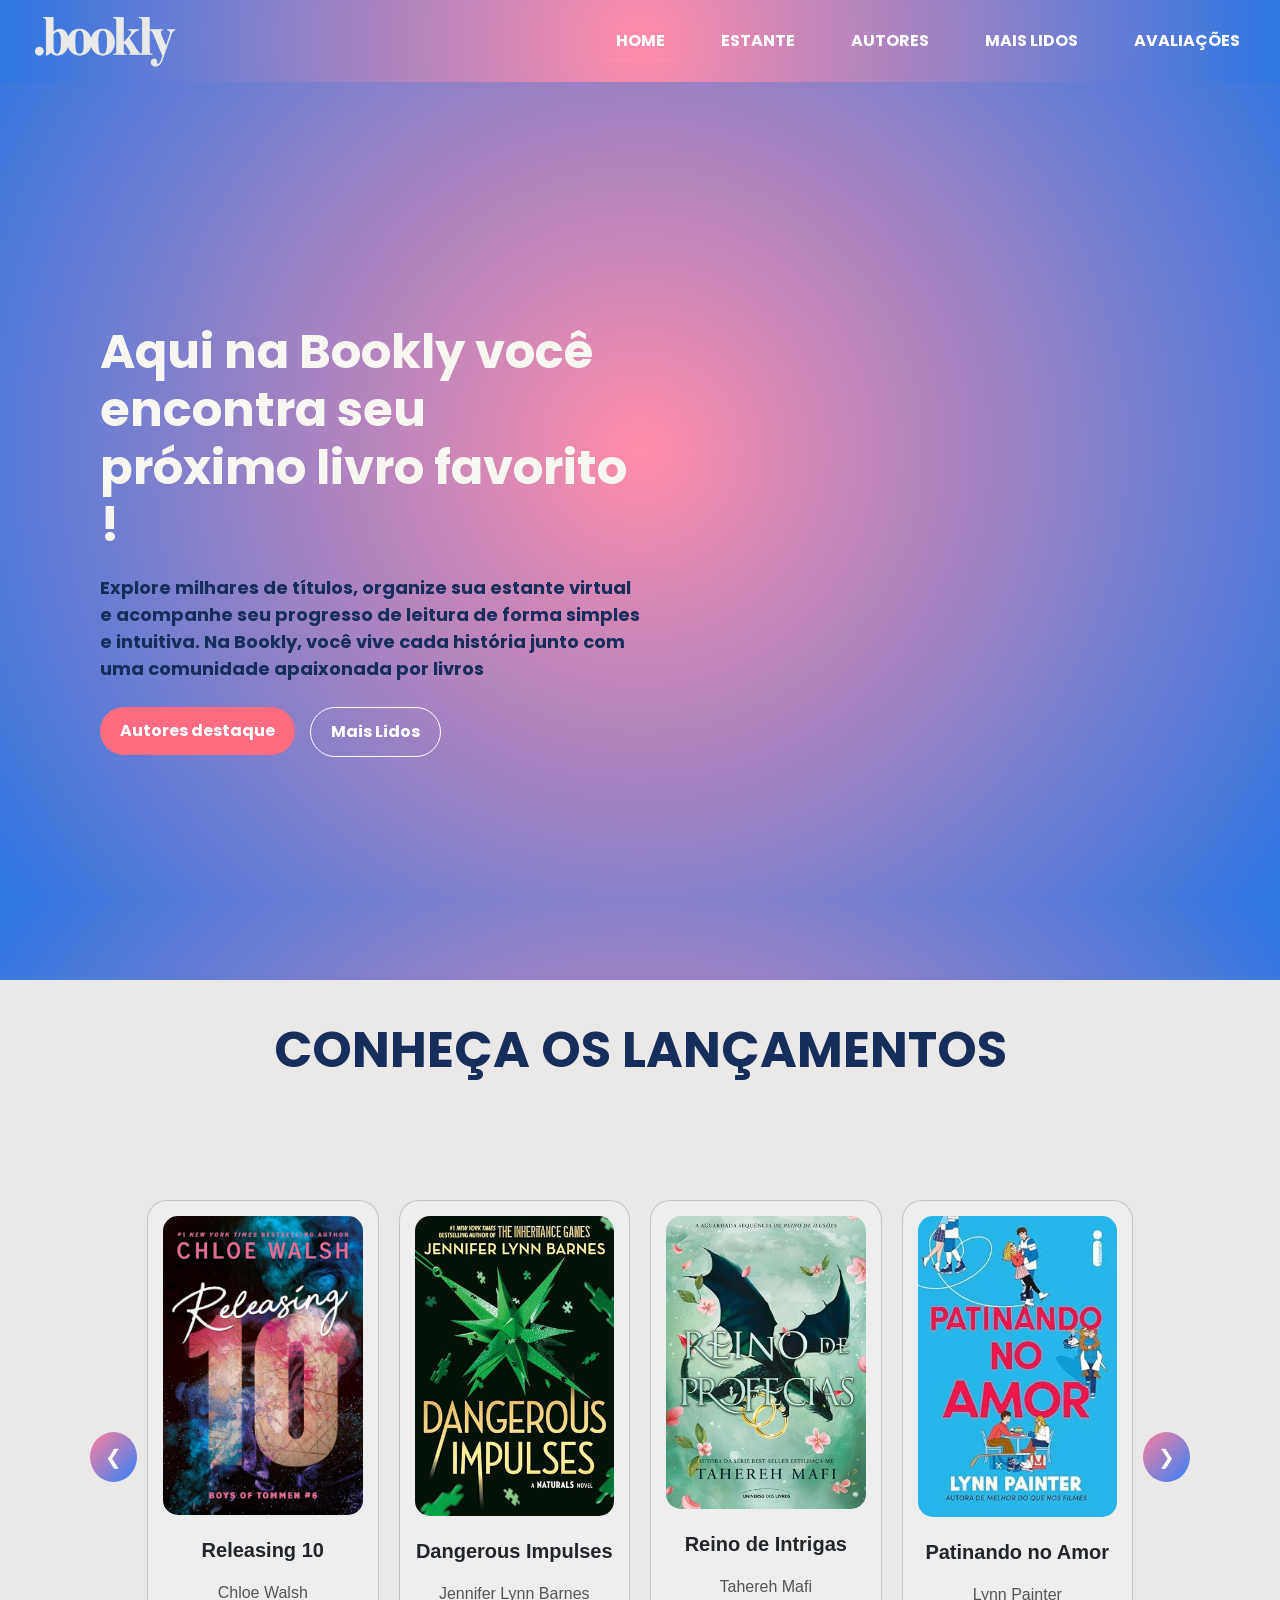
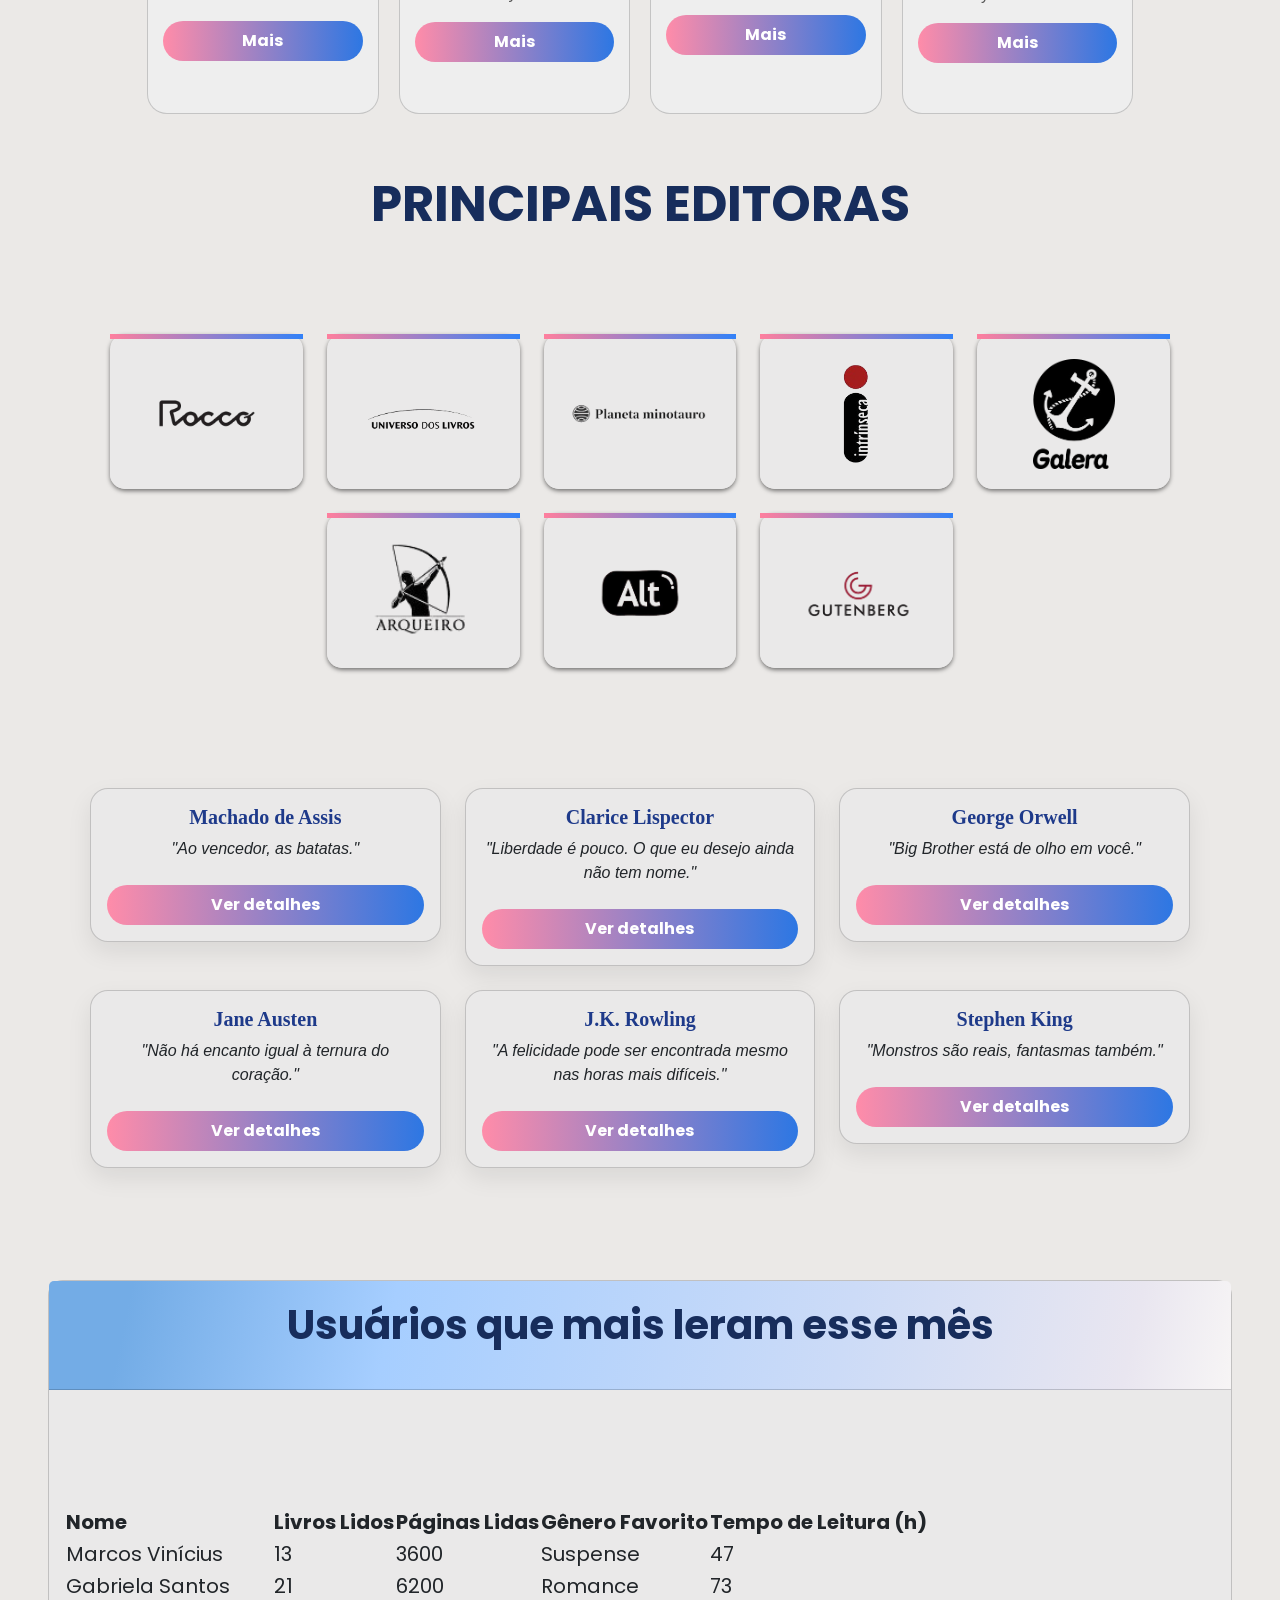
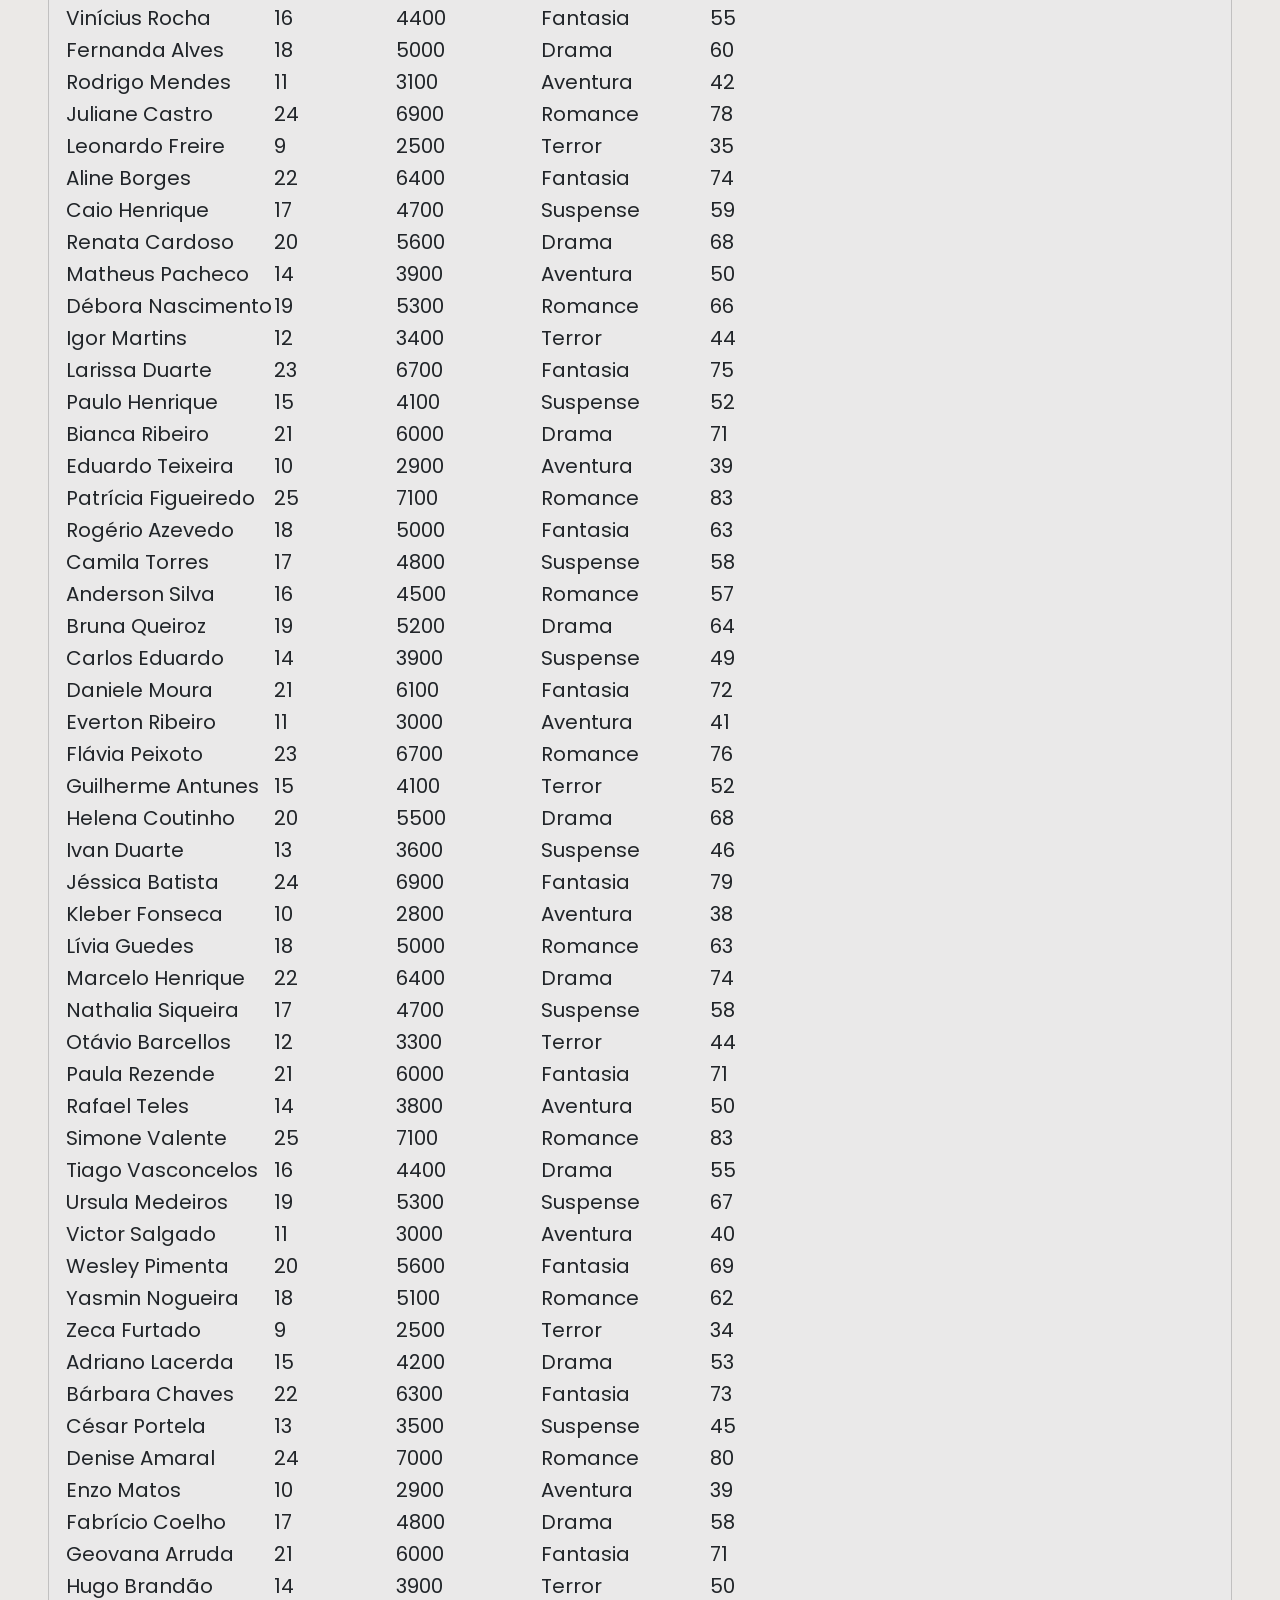
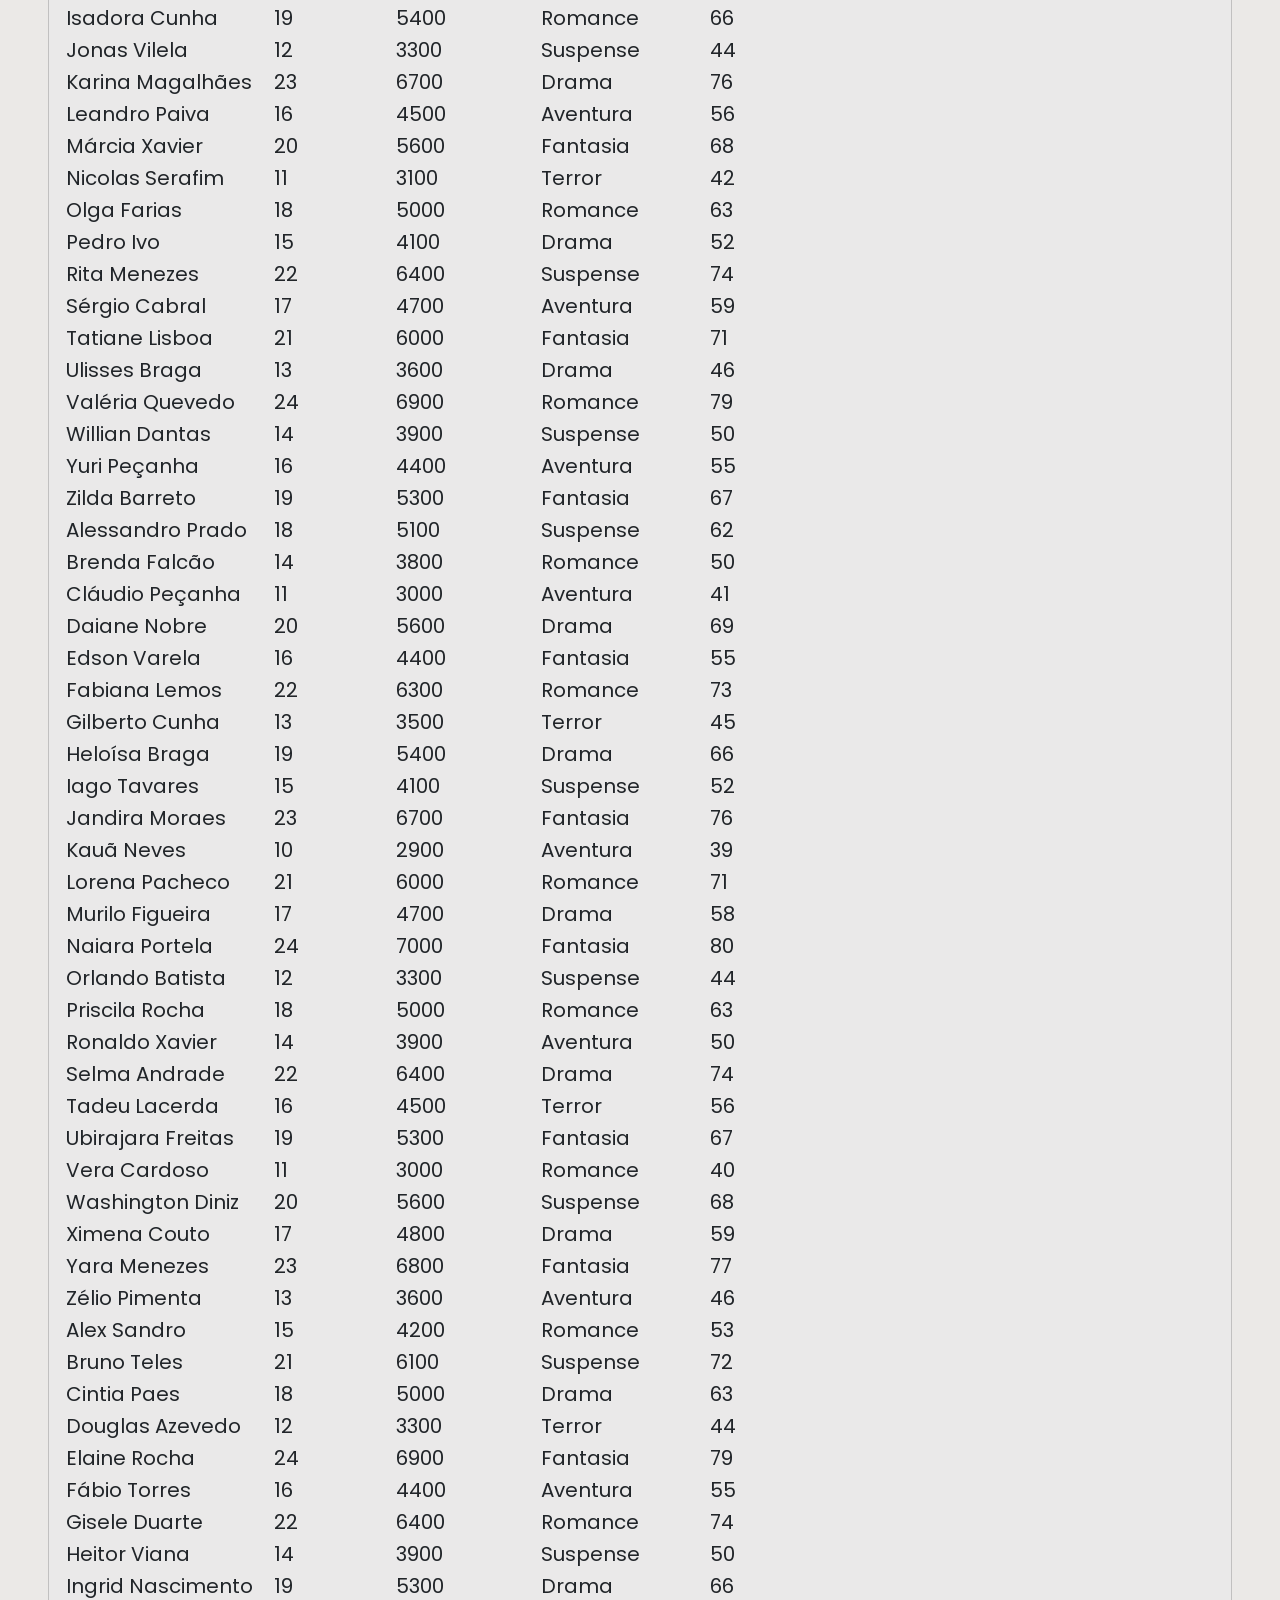
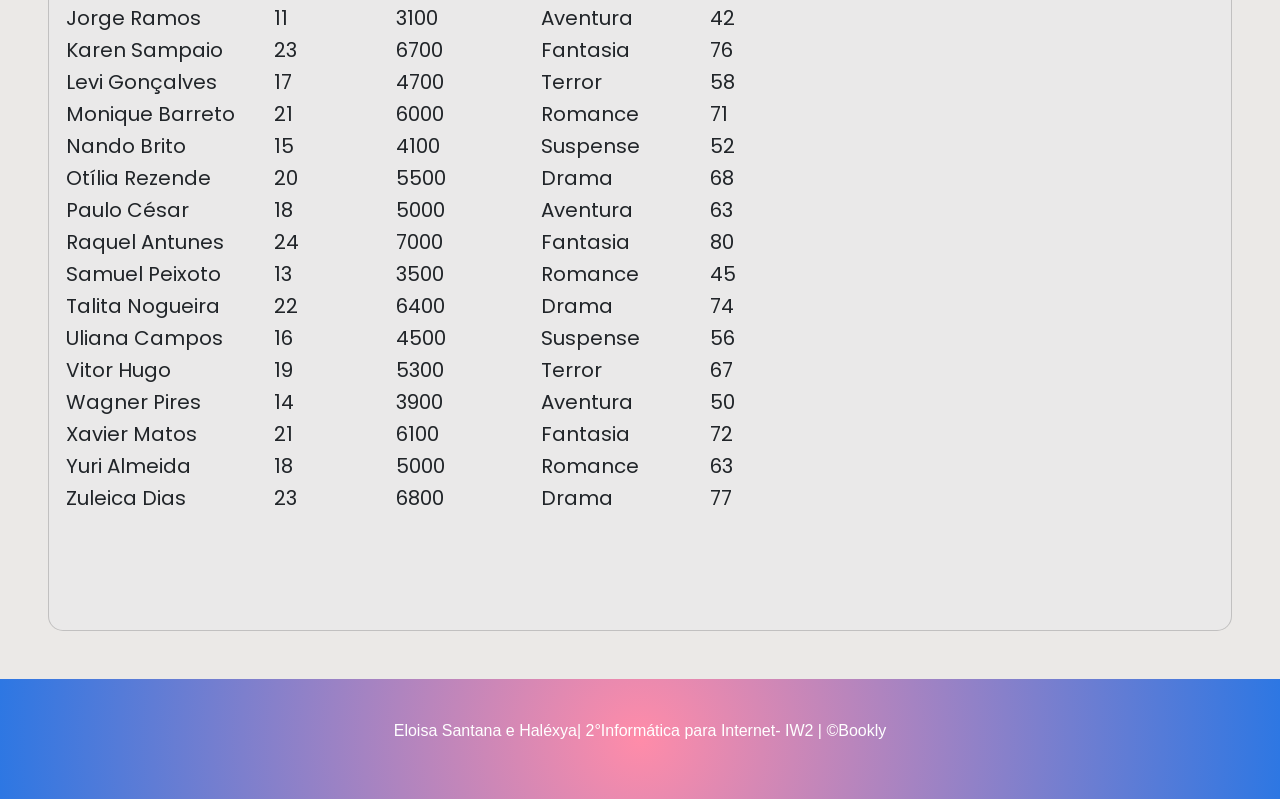
==== commit 22f6cb68: "falta arrumar a tabela" ====
--- a/index.html
+++ b/index.html
@@ -153,6 +153,15 @@
             font-weight: bold;
         }
 
+        .botao{
+             border: none;
+            padding: 8px 20px;
+            border-radius: 20px;
+            color: white;
+            background: linear-gradient(90deg, #FF8CA9, #2D77E3);
+            font-family: 'Poppins', sans-serif;
+            font-weight: bold;
+        }
 
         .btn {
             border: none;
@@ -1375,20 +1384,8 @@
         <p>Eloisa Santana e Haléxya| 2°Informática para Internet- IW2 | ©Bookly</p>
     </footer>
 
-
     <script>
-        document.getElementById("busca").addEventListener("input", function () {
-            const valor = this.value.toLowerCase()
-            const cards = document.querySelectorAll(".card-autor")
-
-            cards.forEach(card => {
-                const nome = card.innerText.toLowerCase()
-                card.parentElement.style.display = nome.includes(valor) ? "block" : "none"
-            })
-        })
-    </script>
-    <script>
-        fetch("autores.json")
+        fetch("json/autoress.json")
             .then(res => res.json())
             .then(autores => {
                 const container = document.getElementById("listaAutores")
@@ -1399,7 +1396,7 @@
                     <div class="card card-autor p-3 text-center">
                         <h5 class="autor-nome">${autor.nome}</h5>
                         <p><em>"${autor.frase}"</em></p>
-                        <button class="btn btn-primary mt-2" onclick="abrirModal(${index})">
+                        <button class=" botao mt-2" onclick="abrirModal(${index})">
                             Ver detalhes
                         </button>
                     </div>
